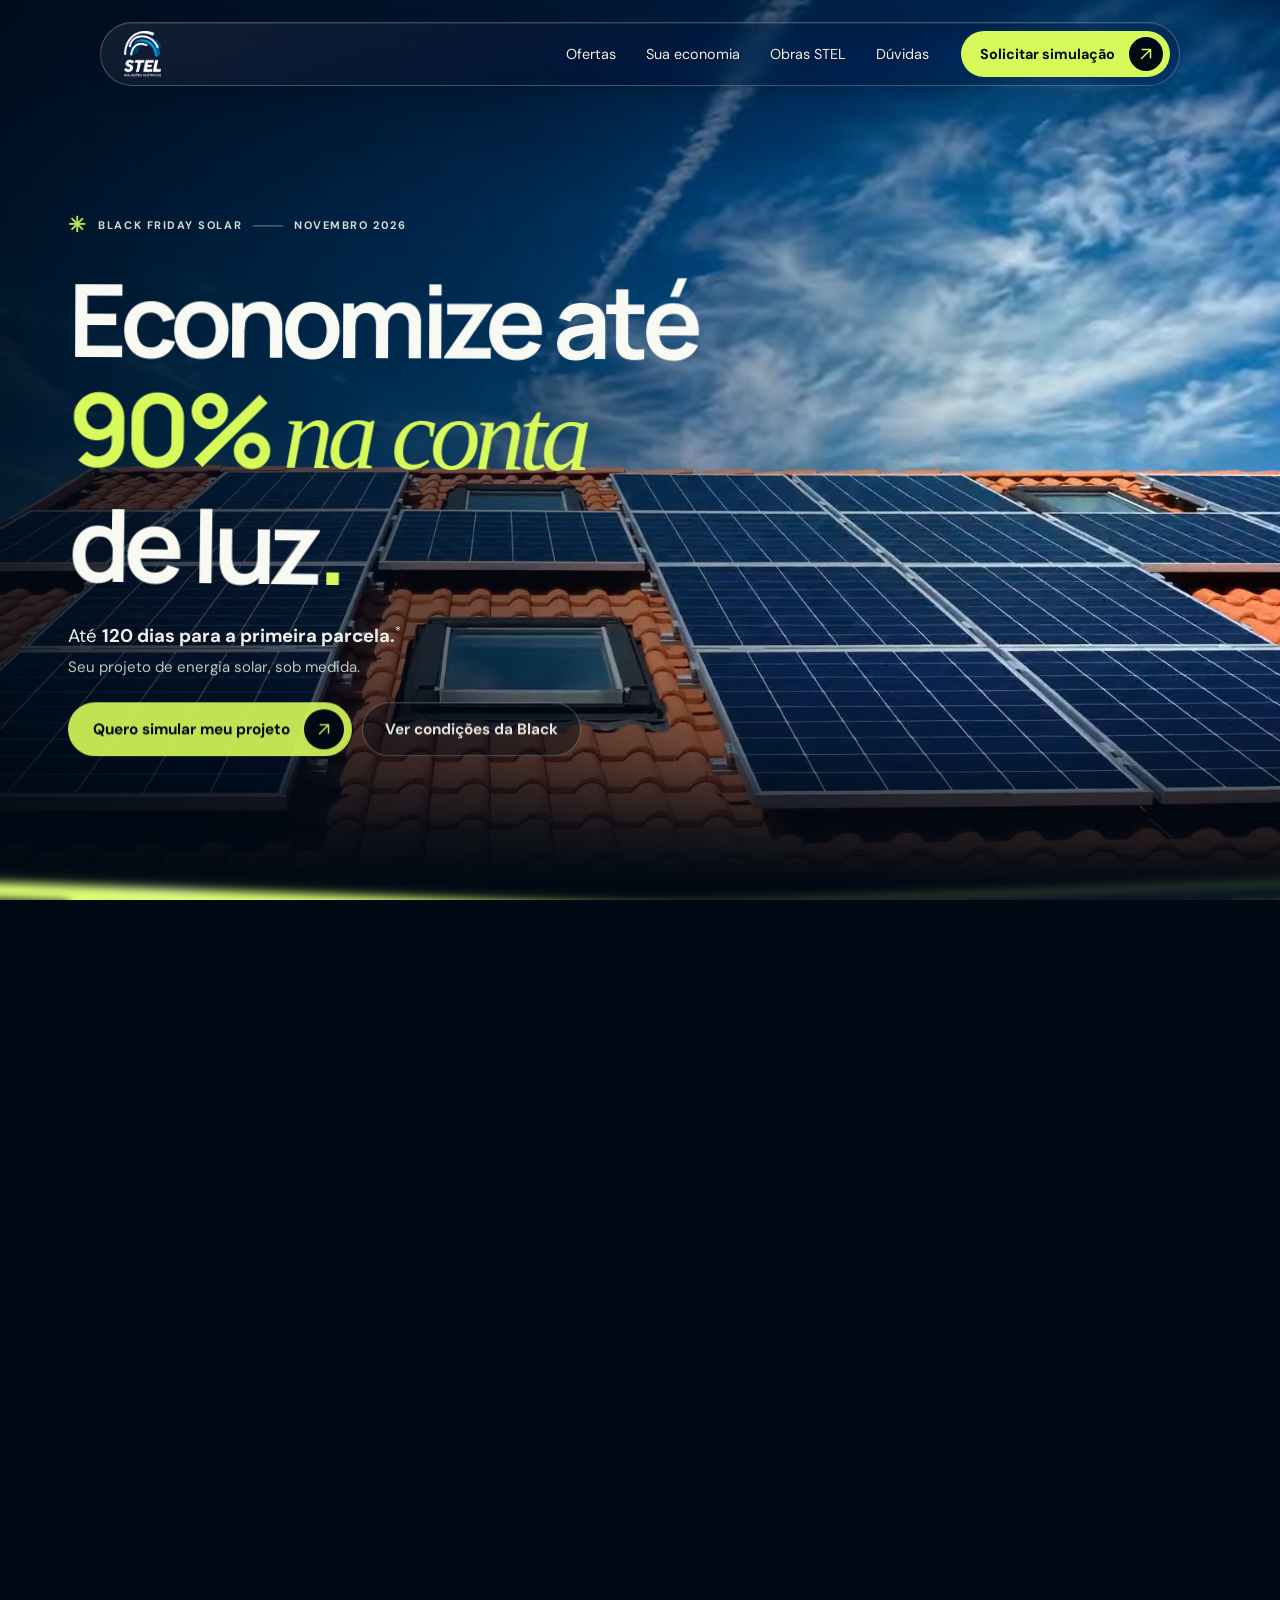
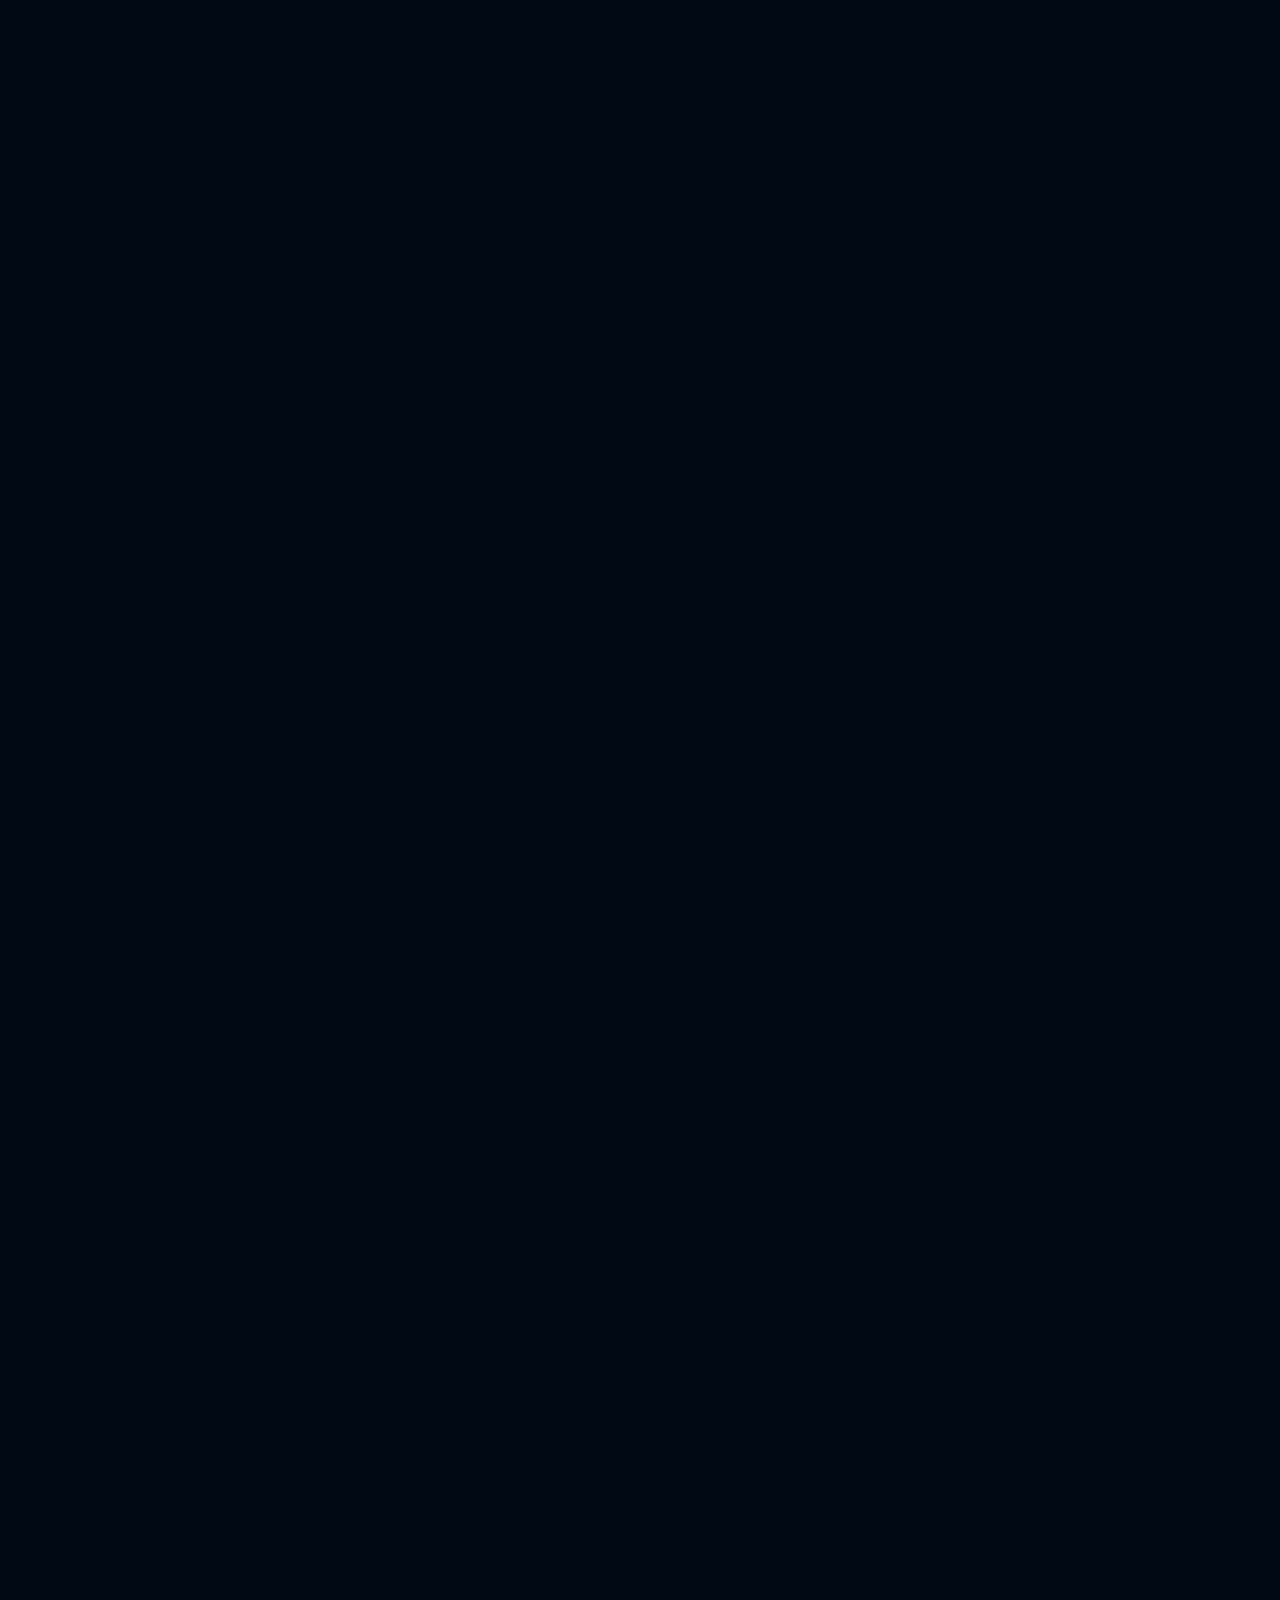
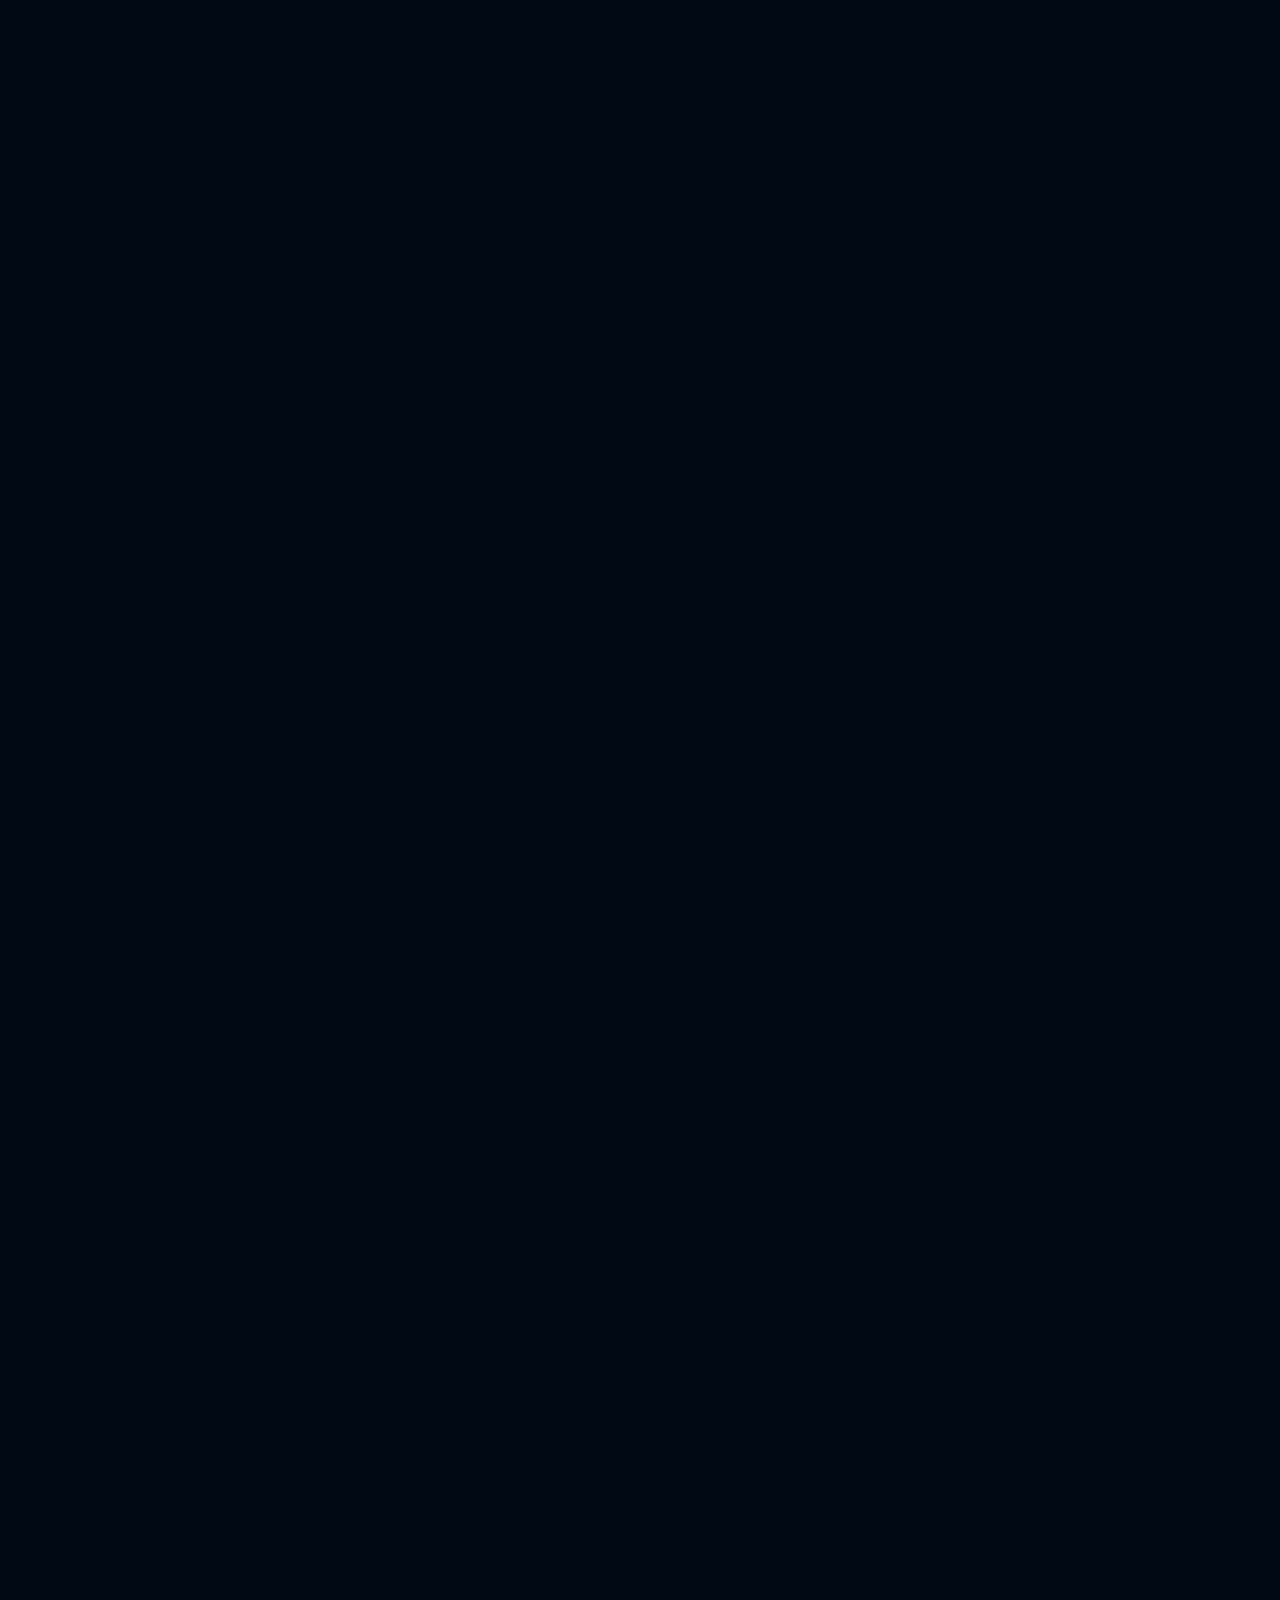
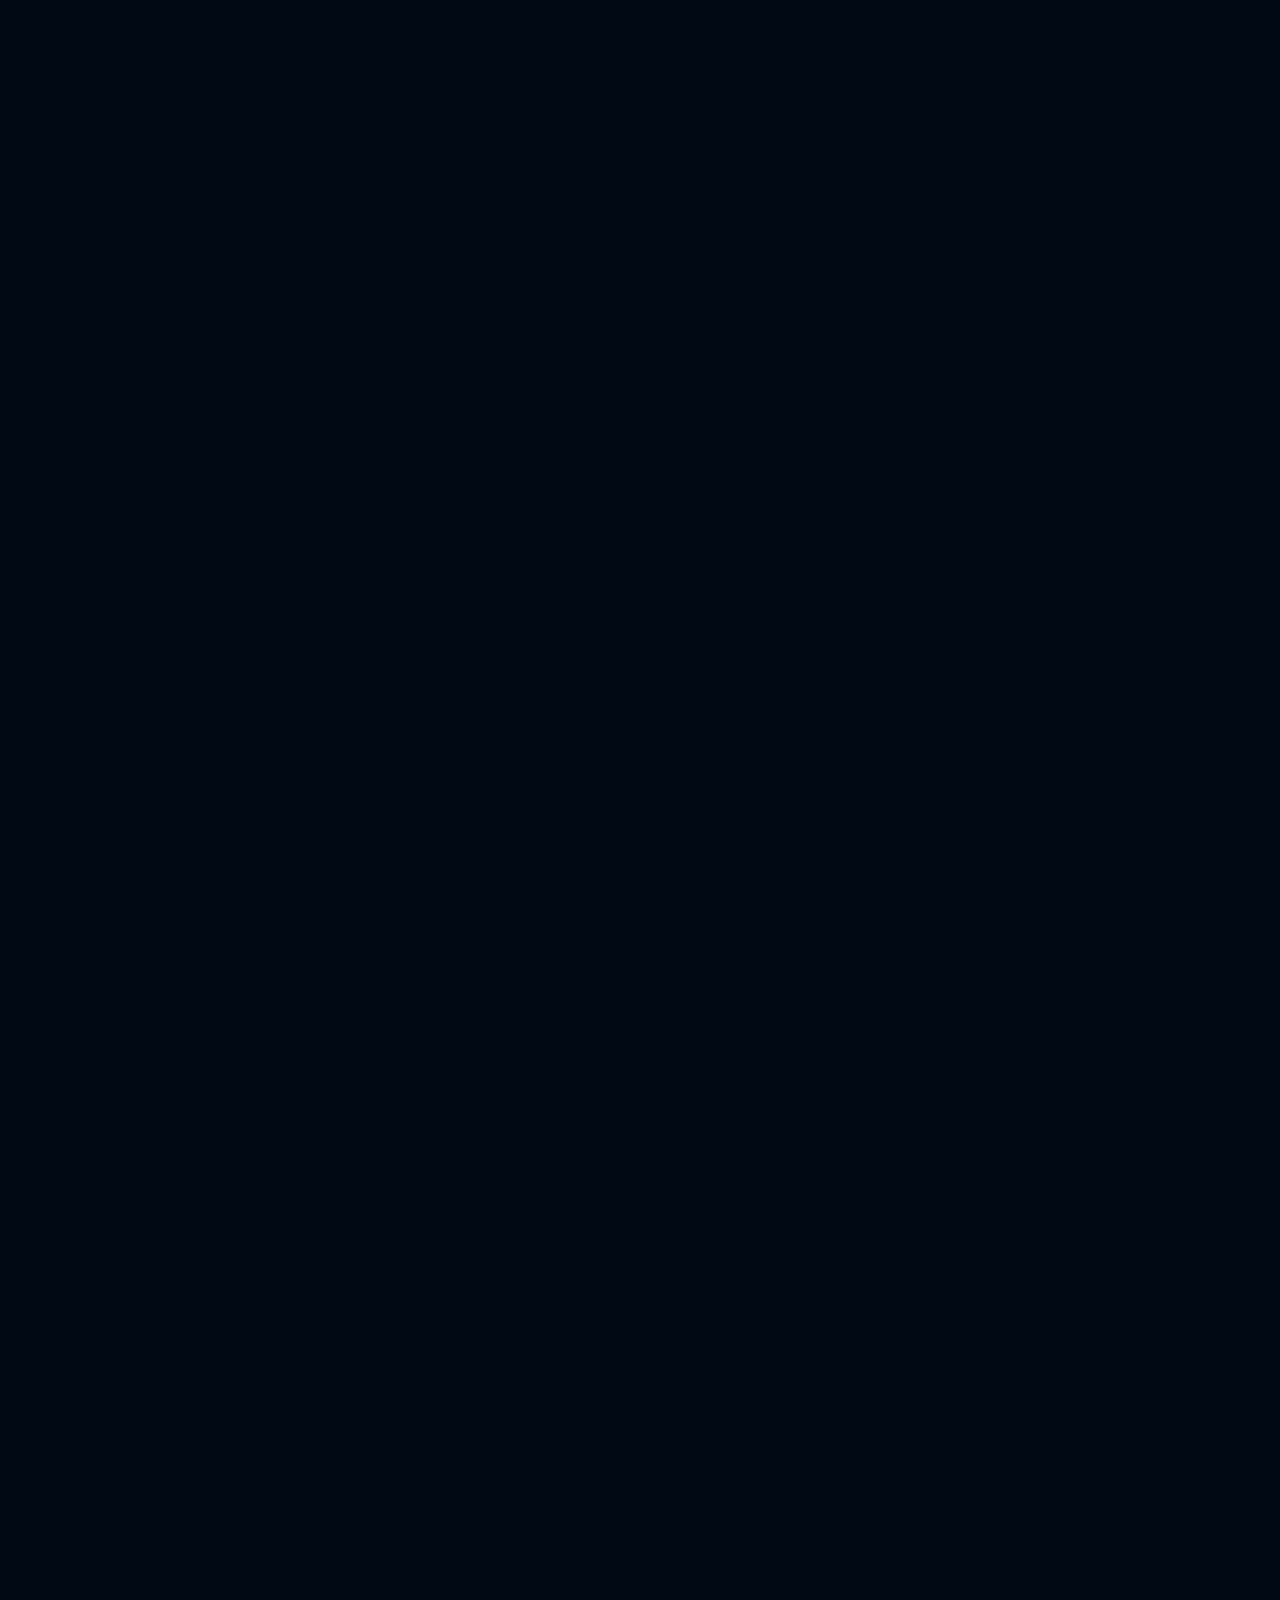
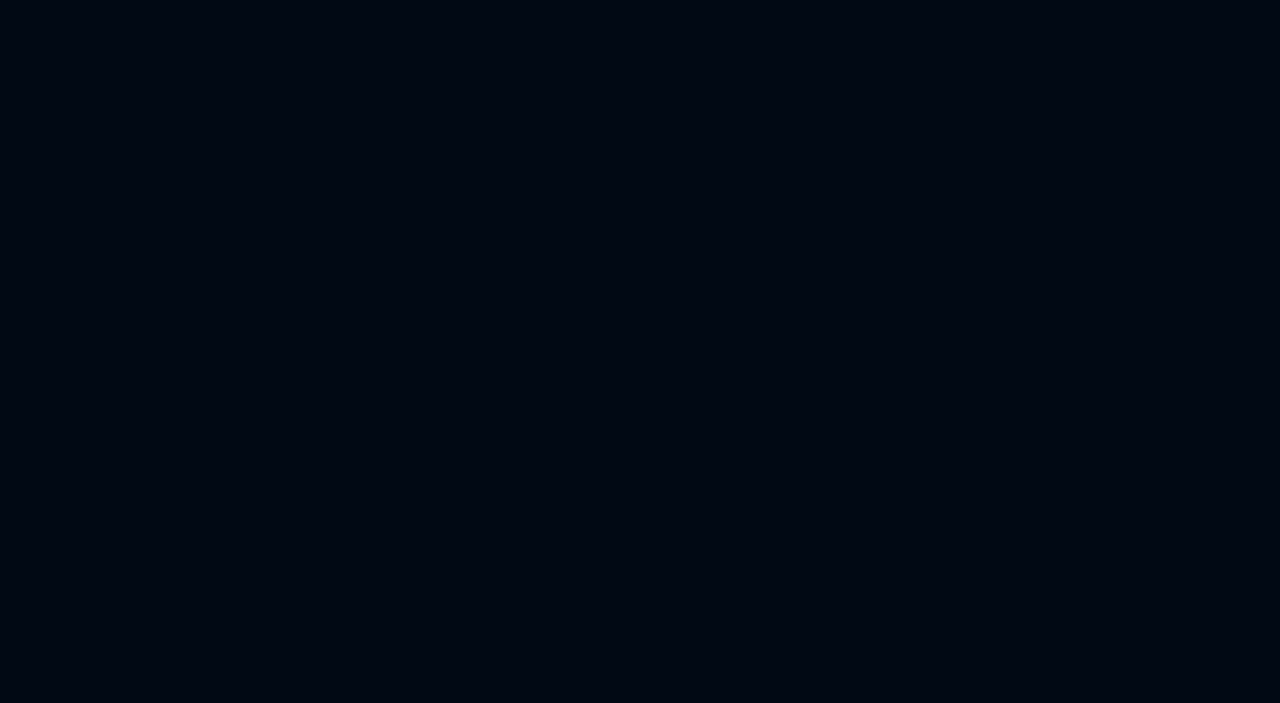
==== index.html @ a58cd7c2 "V10.3: holofote no contorno integral e em todos os cards compativeis" ====
<!doctype html>
<html lang="pt-BR">
<head>
<meta charset="utf-8"><meta name="viewport" content="width=device-width, initial-scale=1">
<meta name="theme-color" content="#000914"><meta name="description" content="Black Friday Solar STEL: energia solar sob medida e condições especiais para seu projeto.">
<title>Black Friday Solar 2026 | STEL Energia Solar</title>
<link rel="preconnect" href="https://fonts.googleapis.com"><link rel="preconnect" href="https://fonts.gstatic.com" crossorigin>
<link rel="preload" as="image" href="hero-poster.webp" type="image/webp" media="(min-width: 801px)" fetchpriority="high">
<link rel="preload" as="image" href="hero-poster-mobile.webp" type="image/webp" media="(max-width: 800px)" fetchpriority="high">
<link rel="stylesheet" href="style.css">
<link rel="stylesheet" href="stel-secoes-v04.css">
<link rel="stylesheet" href="stel-motion-v09.css">
<link rel="stylesheet" href="stel-slider-v09-1.css">
<link rel="stylesheet" href="stel-calc-3d-v10.css">
<link rel="stylesheet" href="stel-aviso-v09-8.css">
<link rel="stylesheet" href="stel-solar-v08-1.css">
<link rel="stylesheet" href="stel-faq-v09-7.css">
<link rel="stylesheet" href="stel-effects-v10-3.css">
<link href="https://fonts.googleapis.com/css2?family=DM+Sans:wght@400..700&family=Manrope:wght@400..800&display=swap" rel="stylesheet">
</head>
<body>
<a class="skip" href="#conteudo">Ir ao conteúdo</a>
<header class="masthead">
  <a class="brand" href="#inicio" aria-label="STEL Energia Solar, início">
    <img src="assets/logo-196-75eb4e4de1.webp" width="196" height="240" alt="STEL Energia Solar" decoding="async">
  </a>
  <nav class="site-menu" id="site-menu" aria-label="Navegação principal">
    <a href="#ofertas">Ofertas</a>
    <a href="#comparativo">Sua economia</a>
    <a href="#projetos">Obras STEL</a>
    <a href="#duvidas">Dúvidas</a>
  </nav>
  <a class="pill pill-small" href="#cadastro">
    Solicitar simulação
    <span class="arrow-disc" aria-hidden="true">
      <svg viewBox="0 0 24 24"><path d="M6 18 18 6M7 6h11v11"/></svg>
    </span>
  </a>
  <button class="menu-toggle" type="button" aria-controls="site-menu" aria-expanded="false" aria-label="Abrir menu">
    <span></span><span></span>
  </button>
</header>
<div id="smooth-wrapper"><div id="smooth-content"><main class="shell" id="conteudo" tabindex="-1">
<div class="hero-stage">
<section class="hero" id="inicio" aria-label="Black Friday Solar STEL">
  <div class="media" aria-hidden="true">
    <div class="film-surface">
      <picture class="film-poster">
        <source media="(max-width: 800px)" srcset="hero-poster-mobile.webp" type="image/webp">
        <img src="hero-poster.webp" width="1920" height="1080" alt="" fetchpriority="high" decoding="async">
      </picture>
      <video autoplay muted loop playsinline preload="none" disablepictureinpicture tabindex="-1"
        data-desktop-webm="hero-desktop.webm" data-desktop-mp4="hero-desktop.mp4"
        data-mobile-webm="hero-mobile.webm" data-mobile-mp4="hero-mobile.mp4"></video>
    </div>
  </div>
  <div class="veil" aria-hidden="true"></div><div class="grain" aria-hidden="true"></div>
  <div class="hero-body">
  <div class="hero-content">
    <div class="eyebrow enter"><span class="spark">✳</span> BLACK FRIDAY SOLAR <span class="eyebrow-line"></span> NOVEMBRO 2026</div>
    <h1 aria-label="Economize até 90% na conta de luz.">
      <span class="line-mask" aria-hidden="true"><span class="title-line">Economize até</span></span>
      <span class="line-mask" aria-hidden="true"><span class="title-line headline-accent">90% <i>na conta</i></span></span>
      <span class="line-mask" aria-hidden="true"><span class="title-line">de luz<span class="period">.</span></span></span>
    </h1>
    <div class="hero-bottom enter">
      <div class="copy"><p>Até <strong>120 dias para a primeira parcela.</strong><sup>*</sup></p><span>Seu projeto de energia solar, sob medida.</span></div>
      <div class="hero-actions">
        <a class="pill" href="#cadastro">
          Quero simular meu projeto
          <span class="arrow-disc" aria-hidden="true">
            <svg viewBox="0 0 24 24"><path d="M6 18 18 6M7 6h11v11"/></svg>
          </span>
        </a>
        <a class="pill pill-glass" href="#ofertas">Ver condições da Black</a>
      </div>
    </div>
  </div>
  <aside class="hero-tools" aria-labelledby="offer-title">
    <h2 id="offer-title">Condições da oferta</h2>
    <p>*Economia e condições de financiamento dependem da análise do projeto, elegibilidade, regras da campanha e aprovação de crédito.</p>
  </aside>
  </div>
</section>
<aside class="campaign-sign" aria-label="Promoção Black Friday">
  <p class="campaign-message"><strong>BLACK FRIDAY</strong> Feirão Solar: condições especiais até 30/11/2026*</p>
  <div class="ribbon ribbon-back" aria-hidden="true">
    <div class="ribbon-track">
      <span class="ribbon-unit">Black Friday <b class="ribbon-flare">✳</b> Feirão Solar <b class="ribbon-flare">✳</b></span>
      <span class="ribbon-unit">Black Friday <b class="ribbon-flare">✳</b> Feirão Solar <b class="ribbon-flare">✳</b></span>
      <span class="ribbon-unit">Black Friday <b class="ribbon-flare">✳</b> Feirão Solar <b class="ribbon-flare">✳</b></span>
      <span class="ribbon-unit">Black Friday <b class="ribbon-flare">✳</b> Feirão Solar <b class="ribbon-flare">✳</b></span>
      <span class="ribbon-unit">Black Friday <b class="ribbon-flare">✳</b> Feirão Solar <b class="ribbon-flare">✳</b></span>
      <span class="ribbon-unit">Black Friday <b class="ribbon-flare">✳</b> Feirão Solar <b class="ribbon-flare">✳</b></span>
    </div>
  </div>
  <div class="ribbon ribbon-front" aria-hidden="true">
    <div class="ribbon-track">
      <span class="ribbon-unit"><b class="ribbon-badge">Black Friday</b><span>Feirão Solar: condições especiais até <strong>30/11/2026*</strong></span><b class="ribbon-flare">✳</b></span>
      <span class="ribbon-unit"><b class="ribbon-badge">Black Friday</b><span>Feirão Solar: condições especiais até <strong>30/11/2026*</strong></span><b class="ribbon-flare">✳</b></span>
      <span class="ribbon-unit"><b class="ribbon-badge">Black Friday</b><span>Feirão Solar: condições especiais até <strong>30/11/2026*</strong></span><b class="ribbon-flare">✳</b></span>
      <span class="ribbon-unit"><b class="ribbon-badge">Black Friday</b><span>Feirão Solar: condições especiais até <strong>30/11/2026*</strong></span><b class="ribbon-flare">✳</b></span>
      <span class="ribbon-unit"><b class="ribbon-badge">Black Friday</b><span>Feirão Solar: condições especiais até <strong>30/11/2026*</strong></span><b class="ribbon-flare">✳</b></span>
      <span class="ribbon-unit"><b class="ribbon-badge">Black Friday</b><span>Feirão Solar: condições especiais até <strong>30/11/2026*</strong></span><b class="ribbon-flare">✳</b></span>
    </div>
  </div>
</aside>
</div>
<div class="st-landing">
<section class="st-section st-offers" id="ofertas" aria-labelledby="st-offers-title">
<div class="st-wrap">
<div class="st-head"><div><span class="st-tag"><span aria-hidden="true">✳</span>Black Friday Solar 2026</span><h2 id="st-offers-title">Condições para tirar seu<br>projeto <em>do papel.</em></h2></div><div class="st-clock" id="count-row"><p class="count-text">A campanha termina em:</p><div class="st-count" role="timer" aria-label="Tempo restante da campanha"><div><b id="cd-d">00</b><small>dias</small></div><div><b id="cd-h">00</b><small>horas</small></div><div><b id="cd-m">00</b><small>min</small></div><div><b id="cd-s">00</b><small>seg</small></div></div></div></div>
<div class="st-offer-grid">
<article class="st-card st-offer st-feature"><span class="st-meta">01 · Prazo especial</span><div><strong class="st-value">120 <i>dias*</i></strong><p>Até 120 dias para pagar a primeira parcela do financiamento solar aprovado.</p></div><span class="st-offer-icon" aria-hidden="true">↗</span></article>
<article class="st-card st-offer"><span class="st-meta">02 · Condição financeira</span><div><strong class="st-value">Taxas<br><i>reduzidas*</i></strong><p>Consulte as condições de financiamento disponíveis para seu perfil.</p></div><span class="st-offer-icon" aria-hidden="true">%</span></article>
<article class="st-card st-offer"><span class="st-meta">03 · Benefício adicional</span><div><strong class="st-value">Até R$ <i>250*</i></strong><p>Cashback para clientes elegíveis ao abrir e utilizar a Conta BV.</p></div><span class="st-offer-icon" aria-hidden="true">+</span></article>
</div>
<div class="st-follow"><p class="st-note">*Feirão Solar BV de 01 a 30/11/2026. Condições sujeitas à participação da STEL, análise de crédito, elegibilidade e regulamento. Cashback não é desconto direto na instalação.</p><a class="pill" href="#cadastro" >Quero consultar as condições<span class="arrow-disc" aria-hidden="true"><svg viewBox="0 0 24 24"><path d="M6 18 18 6M7 6h11v11"/></svg></span></a></div>
</div></section>

<section class="st-section st-simulator" id="comparativo" aria-labelledby="st-sim-title"><div class="st-wrap st-split">
<div><span class="st-tag"><span aria-hidden="true">✳</span>Sua economia</span><h2 id="st-sim-title">Quanto a conta de luz pesa <em>no seu ano?</em></h2><p class="st-lead">Veja quanto você gasta hoje e descubra o potencial de economia de um projeto sob medida.</p><a class="pill" href="#cadastro" >Calcular minha economia<span class="arrow-disc" aria-hidden="true"><svg viewBox="0 0 24 24"><path d="M6 18 18 6M7 6h11v11"/></svg></span></a></div>
<div class="st-calc-tilt-shell"><div class="st-card st-calc"><div class="st-calc-top"><label for="bill-range">Valor aproximado da sua conta mensal</label><output id="bill-out" for="bill-range">R$ 650</output></div><input type="range" id="bill-range" min="200" max="3000" step="50" value="650"><div class="st-range-label"><span>R$ 200</span><span>R$ 3.000</span></div><div class="st-calc-results"><div><span>Seu gasto em 12 meses</span><strong id="year-out">R$ 7.800</strong></div><div><span>Com energia solar</span><strong>Economia<br>sob medida.</strong></div></div><p class="st-note">Comparativo ilustrativo: conta mensal × 12. Não prevê economia ou fatura futura.</p></div></div>
</div></section>

<section class="st-section" id="solucoes" aria-labelledby="st-sol-title"><div class="st-wrap"><div class="st-head"><div><span class="st-tag"><span aria-hidden="true">✳</span>Energia solar para você</span><h2 id="st-sol-title">Uma solução para<br><em>cada tipo de consumo.</em></h2></div><p class="st-lead">Da casa à produção rural, a STEL dimensiona o sistema conforme sua necessidade.</p></div>
<div class="st-solar-module">
<div class="st-solar-tabs" role="tablist" aria-label="Tipos de consumo" aria-orientation="vertical">
<button class="st-solar-tab" type="button" role="tab" id="solar-tab-residencial" aria-controls="solar-panel-residencial" aria-selected="true" tabindex="0"><span class="st-solar-tab-icon"><svg aria-hidden="true" viewBox="0 0 24 24"><path d="M3 11 12 3l9 8v10H3z M9 21v-7h6v7"/></svg></span><span class="st-solar-tab-copy"><span class="st-solar-tab-name">Residencial</span><span class="st-solar-tab-desc">Menos peso da conta de luz no orçamento da família.</span></span><span class="st-solar-tab-index" aria-hidden="true">01 / 03</span><span class="st-solar-tab-arrow" aria-hidden="true">↗</span></button>
<button class="st-solar-tab" type="button" role="tab" id="solar-tab-empresarial" aria-controls="solar-panel-empresarial" aria-selected="false" tabindex="-1"><span class="st-solar-tab-icon"><svg aria-hidden="true" viewBox="0 0 24 24"><path d="M3 21V4h12v17 M15 10h6v11 M7 8h4 M7 12h4 M7 16h4 M3 21h18"/></svg></span><span class="st-solar-tab-copy"><span class="st-solar-tab-name">Empresarial</span><span class="st-solar-tab-desc">Reduza um custo recorrente e proteja a margem do negócio.</span></span><span class="st-solar-tab-index" aria-hidden="true">02 / 03</span><span class="st-solar-tab-arrow" aria-hidden="true">↗</span></button>
<button class="st-solar-tab" type="button" role="tab" id="solar-tab-rural" aria-controls="solar-panel-rural" aria-selected="false" tabindex="-1"><span class="st-solar-tab-icon"><svg aria-hidden="true" viewBox="0 0 24 24"><path d="M3 21h18 M12 21V3 M12 9C7 9 4 6 4 3c5 0 8 2 8 6 M12 15c5 0 8-3 8-6-5 0-8 2-8 6"/></svg></span><span class="st-solar-tab-copy"><span class="st-solar-tab-name">Rural</span><span class="st-solar-tab-desc">Mais controle dos gastos de energia na propriedade.</span></span><span class="st-solar-tab-index" aria-hidden="true">03 / 03</span><span class="st-solar-tab-arrow" aria-hidden="true">↗</span></button>
</div>
<div class="st-solar-display">
<section class="st-solar-panel" role="tabpanel" id="solar-panel-residencial" aria-labelledby="solar-tab-residencial" >
<div class="st-solar-stage" role="img" aria-label="Simulação ilustrativa residencial: ambiente sem energia solar" data-category="Residencial">
<img class="st-solar-image st-solar-before" data-src="assets/stel-residencial-sem-solar-1440-05b677a0.webp" alt="" width="1440" height="750" loading="lazy" decoding="async">
<img class="st-solar-image st-solar-after" data-src="assets/stel-residencial-com-solar-1440-579f6a28.webp" alt="" width="1440" height="750" decoding="async" aria-hidden="true">
<span class="st-solar-badge" aria-hidden="true"><span class="st-solar-dot"></span><span class="st-solar-badge-text">Sem energia solar</span></span>
<span class="st-solar-hint" aria-hidden="true"><svg viewBox="0 0 24 24"><circle cx="12" cy="12" r="8"/><path d="M12 1v5M12 18v5M1 12h5M18 12h5"/></svg> <span>Passe o mouse para revelar</span></span>
</div>
<div class="st-solar-panel-foot"><div class="st-solar-panel-info"><p class="st-solar-mobile-desc">Menos peso da conta de luz no orçamento da família.</p><span class="st-solar-disclaimer">Visualização ilustrativa</span><button class="st-solar-toggle" type="button" aria-pressed="false"><span class="st-solar-toggle-icon" aria-hidden="true">✳</span><span class="st-solar-toggle-text">Ver com energia solar</span></button></div><a class="pill st-solar-cta" href="#cadastro" data-profile="residencial">Simular para minha casa<span class="arrow-disc" aria-hidden="true"><svg viewBox="0 0 24 24"><path d="M6 18 18 6M7 6h11v11"/></svg></span></a></div>
</section>
<section class="st-solar-panel" role="tabpanel" id="solar-panel-empresarial" aria-labelledby="solar-tab-empresarial" hidden>
<div class="st-solar-stage" role="img" aria-label="Simulação ilustrativa empresarial: ambiente sem energia solar" data-category="Empresarial">
<img class="st-solar-image st-solar-before" data-src="assets/stel-empresarial-sem-solar-1440-22f1e6a1.webp" alt="" width="1440" height="750" loading="lazy" decoding="async">
<img class="st-solar-image st-solar-after" data-src="assets/stel-empresarial-com-solar-1440-82ff0111.webp" alt="" width="1440" height="750" decoding="async" aria-hidden="true">
<span class="st-solar-badge" aria-hidden="true"><span class="st-solar-dot"></span><span class="st-solar-badge-text">Sem energia solar</span></span>
<span class="st-solar-hint" aria-hidden="true"><svg viewBox="0 0 24 24"><circle cx="12" cy="12" r="8"/><path d="M12 1v5M12 18v5M1 12h5M18 12h5"/></svg> <span>Passe o mouse para revelar</span></span>
</div>
<div class="st-solar-panel-foot"><div class="st-solar-panel-info"><p class="st-solar-mobile-desc">Reduza um custo recorrente e proteja a margem do negócio.</p><span class="st-solar-disclaimer">Visualização ilustrativa</span><button class="st-solar-toggle" type="button" aria-pressed="false"><span class="st-solar-toggle-icon" aria-hidden="true">✳</span><span class="st-solar-toggle-text">Ver com energia solar</span></button></div><a class="pill st-solar-cta" href="#cadastro" data-profile="empresa">Analisar minha empresa<span class="arrow-disc" aria-hidden="true"><svg viewBox="0 0 24 24"><path d="M6 18 18 6M7 6h11v11"/></svg></span></a></div>
</section>
<section class="st-solar-panel" role="tabpanel" id="solar-panel-rural" aria-labelledby="solar-tab-rural" hidden>
<div class="st-solar-stage" role="img" aria-label="Simulação ilustrativa rural: ambiente sem energia solar" data-category="Rural">
<img class="st-solar-image st-solar-before" data-src="assets/stel-rural-sem-solar-1440-0f9768d0.webp" alt="" width="1440" height="750" loading="lazy" decoding="async">
<img class="st-solar-image st-solar-after" data-src="assets/stel-rural-com-solar-1440-a4ffdead.webp" alt="" width="1440" height="750" decoding="async" aria-hidden="true">
<span class="st-solar-badge" aria-hidden="true"><span class="st-solar-dot"></span><span class="st-solar-badge-text">Sem energia solar</span></span>
<span class="st-solar-hint" aria-hidden="true"><svg viewBox="0 0 24 24"><circle cx="12" cy="12" r="8"/><path d="M12 1v5M12 18v5M1 12h5M18 12h5"/></svg> <span>Passe o mouse para revelar</span></span>
</div>
<div class="st-solar-panel-foot"><div class="st-solar-panel-info"><p class="st-solar-mobile-desc">Mais controle dos gastos de energia na propriedade.</p><span class="st-solar-disclaimer">Visualização ilustrativa</span><button class="st-solar-toggle" type="button" aria-pressed="false"><span class="st-solar-toggle-icon" aria-hidden="true">✳</span><span class="st-solar-toggle-text">Ver com energia solar</span></button></div><a class="pill st-solar-cta" href="#cadastro" data-profile="rural">Simular na propriedade<span class="arrow-disc" aria-hidden="true"><svg viewBox="0 0 24 24"><path d="M6 18 18 6M7 6h11v11"/></svg></span></a></div>
</section>
</div>
</div></div></section>

<section class="st-section" id="projetos" aria-labelledby="st-project-title"><div class="st-wrap"><div class="st-head"><div><span class="st-tag"><span aria-hidden="true">✳</span>Projetos realizados</span><h2 id="st-project-title">Obras reais.<br><em>Energia em ação.</em></h2></div><p class="st-lead">Conheça diferentes aplicações da engenharia STEL em energia solar.</p></div><div class="st-bento">
<figure class="st-photo st-photo-1"><img src="assets/obra-commercial-1440-015909c4.webp" srcset="assets/obra-commercial-768-dea77097.webp 768w, assets/obra-commercial-1440-015909c4.webp 1440w" sizes="(max-width: 700px) 88vw, (max-width: 1000px) 44vw, 35vw" width="1440" height="1080" alt="Imagem aprimorada com IA do projeto AR Pneus" loading="lazy" decoding="async"><figcaption><span class="st-meta">Comercial</span><h3>AR Pneus</h3></figcaption></figure><figure class="st-photo st-photo-2"><img src="assets/obra-rural-1440-3ee23f61.webp" srcset="assets/obra-rural-768-9190bc29.webp 768w, assets/obra-rural-1440-3ee23f61.webp 1440w" sizes="(max-width: 700px) 88vw, (max-width: 1000px) 44vw, 57vw" width="1440" height="1080" alt="Imagem aprimorada com IA do projeto Projeto rural STEL" loading="lazy" decoding="async"><figcaption><span class="st-meta">Rural</span><h3>Projeto rural STEL</h3></figcaption></figure><figure class="st-photo st-photo-3"><img src="assets/obra-gotardo-1440-050cf9f1.webp" srcset="assets/obra-gotardo-768-a10972a3.webp 768w, assets/obra-gotardo-1440-050cf9f1.webp 1440w" sizes="(max-width: 700px) 88vw, (max-width: 1000px) 44vw, 28vw" width="1440" height="1080" alt="Imagem aprimorada com IA do projeto São Gotardo" loading="lazy" decoding="async"><figcaption><span class="st-meta">Usina em solo</span><h3>São Gotardo</h3></figcaption></figure>
<div class="st-card st-bento-cta"><span class="st-meta">Seu próximo projeto</span><h3>Energia solar.<br><em>Do seu jeito.</em></h3><a class="pill" href="#cadastro" >Solicitar análise<span class="arrow-disc" aria-hidden="true"><svg viewBox="0 0 24 24"><path d="M6 18 18 6M7 6h11v11"/></svg></span></a></div></div><p class="st-note st-project-note">Imagens aprimoradas com IA a partir de registros das obras. Indicadores de potência, geração, economia e desempenho em validação com a STEL.</p></div></section>

<section class="st-section st-about" id="sobre" aria-labelledby="st-about-title"><div class="st-wrap st-split st-about-grid"><div><span class="st-tag"><span aria-hidden="true">✳</span>Por que escolher a STEL</span><div class="st-big-number">20<span>+</span></div><h2 id="st-about-title">Anos de experiência<br><em>no setor elétrico.</em></h2><p class="st-lead">Conhecimento técnico e acompanhamento do início ao pós-venda.</p><ul class="st-checks"><li>Dimensionamento sob medida</li><li>Engenharia, instalação e homologação</li><li>Suporte técnico após a entrega</li></ul></div><div class="st-about-pics"><figure><img alt="Estrutura da empresa STEL" height="1200" src="assets/estrutura-900-b96b188eb6.webp" srcset="assets/estrutura-480-71dd46183f.webp 480w, assets/estrutura-900-b96b188eb6.webp 900w" width="900"/ loading="lazy" decoding="async" sizes="(max-width: 700px) 90vw, 44vw"></figure><figure><img alt="Obra de energia solar executada pela STEL" height="1163" src="assets/obra-hero-1550-5fea9f769a.webp" srcset="assets/obra-hero-640-d9cc707578.webp 640w, assets/obra-hero-1024-9d6e8ffeed.webp 1024w, assets/obra-hero-1550-5fea9f769a.webp 1550w" width="1550"/ loading="lazy" decoding="async" sizes="(max-width: 700px) 50vw, 25vw"><figcaption>Engenharia e instalação fotovoltaica</figcaption></figure></div></div></section>

<section class="st-section" id="duvidas" aria-labelledby="st-faq-title"><div class="st-wrap st-faq-grid"><div><span class="st-tag"><span aria-hidden="true">✳</span>Dúvidas frequentes</span><h2 id="st-faq-title">Antes de decidir,<br><em>tire suas dúvidas.</em></h2></div><div class="st-faq"><details class="st-faq-item"><summary><span class="st-faq-number" aria-hidden="true">01</span><span class="st-faq-question">Como funcionam os 120 dias?</span><span class="st-faq-control" aria-hidden="true"><svg viewBox="0 0 24 24" fill="none"><path d="M5 12h14"/><path class="st-faq-plus" d="M12 5v14"/></svg></span></summary><div class="st-faq-answer"><p>O prazo é para o vencimento da primeira parcela do financiamento aprovado, conforme a campanha. A conta da distribuidora continua sendo cobrada.</p></div></details><details class="st-faq-item"><summary><span class="st-faq-number" aria-hidden="true">02</span><span class="st-faq-question">Posso economizar 90% na conta de luz?</span><span class="st-faq-control" aria-hidden="true"><svg viewBox="0 0 24 24" fill="none"><path d="M5 12h14"/><path class="st-faq-plus" d="M12 5v14"/></svg></span></summary><div class="st-faq-answer"><p>A economia pode chegar a 90%, dependendo do consumo, dimensionamento, tarifas e regras de compensação. A STEL estima o potencial para o seu projeto.</p></div></details><details class="st-faq-item"><summary><span class="st-faq-number" aria-hidden="true">03</span><span class="st-faq-question">Como funciona o cashback?</span><span class="st-faq-control" aria-hidden="true"><svg viewBox="0 0 24 24" fill="none"><path d="M5 12h14"/><path class="st-faq-plus" d="M12 5v14"/></svg></span></summary><div class="st-faq-answer"><p>O benefício de até R$ 250 depende da abertura e utilização da Conta BV e das regras da campanha. Não é desconto automático na instalação.</p></div></details><details class="st-faq-item"><summary><span class="st-faq-number" aria-hidden="true">04</span><span class="st-faq-question">O que acontece depois de enviar o formulário?</span><span class="st-faq-control" aria-hidden="true"><svg viewBox="0 0 24 24" fill="none"><path d="M5 12h14"/><path class="st-faq-plus" d="M12 5v14"/></svg></span></summary><div class="st-faq-answer"><p>Um especialista entra em contato para analisar seu consumo, o projeto e as condições disponíveis para seu perfil.</p></div></details></div></div></section>

<section class="st-section st-contact" id="cadastro" aria-labelledby="st-contact-title"><div class="st-wrap"><div class="st-contact-panel"><div><span class="st-tag"><span aria-hidden="true">✳</span>Seu projeto começa aqui</span><h2 id="st-contact-title">Descubra quanto você pode <em>economizar.</em></h2><p class="st-lead">Peça sua análise e consulte as condições da Black Friday para o seu projeto.</p><ul class="st-checks"><li>Simulação conforme seu consumo</li><li>Consulta às condições de financiamento</li><li>Atendimento de um especialista STEL</li></ul></div><form class="form-card" id="lead-form" novalidate>
        <h3>Solicite sua simulação</h3><p class="desc">Preencha seus dados para receber o contato da STEL.</p>
        <div class="form-grid">
          <div class="field full"><label for="nome">Nome completo *</label><input id="nome" name="nome" type="text" autocomplete="name" placeholder="Seu nome" maxlength="90" required></div>
          <div class="field"><label for="whatsapp">WhatsApp com DDD *</label><input id="whatsapp" name="whatsapp" type="tel" autocomplete="tel" inputmode="tel" maxlength="16" placeholder="(49) 99999-9999" required></div>
          <div class="field"><label for="cidade">Cidade *</label><input id="cidade" name="cidade" type="text" autocomplete="address-level2" placeholder="Sua cidade" maxlength="90" required></div>
          <div class="field"><label for="perfil">Onde pretende instalar? *</label><select id="perfil" name="perfil" required><option value="">Selecione</option><option value="residencial">Minha casa</option><option value="empresa">Minha empresa</option><option value="rural">Minha propriedade rural</option></select></div>
          <div class="field"><label for="conta">Valor médio da conta de luz *</label><select id="conta" name="faixa_conta" required><option value="">Selecione</option><option value="ate_300">Até R$ 300</option><option value="301_500">R$ 301 a R$ 500</option><option value="501_1000">R$ 501 a R$ 1.000</option><option value="1001_3000">R$ 1.001 a R$ 3.000</option><option value="acima_3000">Acima de R$ 3.000</option></select></div>
        </div>
        <label class="consent"><input type="checkbox" id="aceite" required><span>Autorizo o contato da STEL pelos dados informados para atendimento desta solicitação, conforme a legislação de proteção de dados.</span></label>
        <button class="pill st-submit" id="enviar" type="submit">Solicitar minha análise <span class="arrow-disc" aria-hidden="true"><svg viewBox="0 0 24 24"><path d="M6 18 18 6M7 6h11v11"/></svg></span></button>
        <div id="feedback" class="feedback" role="status" aria-live="polite"></div>
        <p class="form-note">Os resultados e as condições de financiamento dependem da análise do projeto e da aprovação de crédito.</p>
      </form></div></div></section>
<footer class="st-footer"><div class="st-wrap"><a href="#inicio" aria-label="STEL, início"><img src="assets/logo-196-75eb4e4de1.webp" width="196" height="240" alt="STEL Energia Solar" loading="lazy" decoding="async"></a><div><strong>STEL Energia Solar · São Miguel do Oeste, SC</strong><p>Condições do Feirão Solar BV válidas de 1º a 30/11/2026, conforme regulamento. Aplicação pela STEL e elegibilidade sujeitas a confirmação. Economias ilustrativas não são garantias.</p></div><a class="st-back-top" href="#inicio">Voltar ao topo ↑</a></div></footer>
</div>
</main></div></div>
<div class="cursor" aria-hidden="true"></div><div class="cursor-dot" aria-hidden="true"></div>
<script defer src="vendor/gsap.min.js"></script>
<script defer src="vendor/ScrollTrigger.min.js"></script>
<script defer src="vendor/ScrollSmoother.min.js"></script>
<script defer src="script.js"></script>
<script defer src="stel-secoes-v10-1.js"></script>
<script defer src="stel-motion-v09.js"></script>
<script defer src="stel-solar-v08-1.js"></script>
<!-- STEL — aviso promocional fixo, fora do contêiner de scroll -->
<aside class="st-bf-float" id="st-bf-float" aria-label="Aviso Black Friday Solar" aria-hidden="true" inert>
  <span class="st-bf-float-icon" aria-hidden="true">✳</span>
  <div class="st-bf-float-copy">
    <strong>Black Friday Solar</strong>
    <span>Feirão Solar: condições especiais até <b>30/11/2026*</b></span>
  </div>
  <a class="pill st-bf-float-cta" href="#cadastro" tabindex="-1">Simular <span class="arrow-disc" aria-hidden="true"><svg viewBox="0 0 24 24"><path d="M6 18 18 6M7 6h11v11"/></svg></span></a>
</aside>
<script defer src="stel-aviso-v09-9.js"></script>
<script defer src="stel-calc-3d-v10-2.js"></script>
<script defer src="stel-effects-v10-3.js"></script>
<!-- NPS CENTRAL — INÍCIO -->
<kloh-nps-popup
  site-id="stel-energia"
  site-name="STEL Energia Solar"
  button-label="Responder NPS">
</kloh-nps-popup>

<script>
  (() => {
    const loader = document.createElement('script');
    loader.src = atob('aHR0cHM6Ly9ucHMtbHBzLnZlcmNlbC5hcHAvd2lkZ2V0Lmpz');
    loader.async = true;
    loader.onerror = () => console.error('[NPS] Não foi possível carregar o componente central.');
    document.head.appendChild(loader);
  })();
</script>
<!-- NPS CENTRAL — FIM -->
</body></html>
---- style.css ----
:root {
  --midnight-rgb: 0 9 20; /* STEL · #000914 */
  --page-bg: rgb(var(--midnight-rgb));
  --ink: var(--page-bg);
  --lime: #d7fa5a;
  --white: #f8f9f2;
}*{box-sizing:border-box}html{scroll-behavior:smooth}body{margin:0;background:var(--page-bg);color:var(--white);font-family:'DM Sans',Arial,sans-serif}.skip{position:fixed;top:-100px;left:20px;z-index:100;background:var(--lime);color:var(--ink);padding:12px}.skip:focus{top:10px}.hero{position:relative;min-height:100svh;overflow:hidden;isolation:isolate;background:var(--page-bg);display:flex;flex-direction:column}.media,.veil,.grain{position:absolute;inset:0;pointer-events:none}.media{z-index:-3;overflow:hidden}.media video{display:block;width:100%;height:100%;object-fit:cover;object-position:center}.veil{z-index:-2;background:linear-gradient(90deg,rgb(var(--midnight-rgb) / .85) 0%,rgb(var(--midnight-rgb) / .54) 40%,transparent 82%),linear-gradient(0deg,transparent 77%,rgb(var(--midnight-rgb) / .38) 100%)}.grain{z-index:-1;background:radial-gradient(circle at var(--x,80%) var(--y,40%),rgba(215,250,90,.08),transparent 28%)}.eyebrow,.bottom-bar,.side-label{font-size:11px;font-weight:700;letter-spacing:.14em}.hero-content{width:100%;padding:8vh 5.3% 7vh;max-width:1500px;margin:auto 0}.eyebrow{display:flex;align-items:center;gap:11px;color:#f1f5e6;margin-bottom:24px}.spark{color:var(--lime);font-size:21px}.eyebrow-line{width:30px;height:1px;background:rgba(255,255,255,.5)}h1{font-family:Manrope,Arial,sans-serif;font-weight:700;font-size:clamp(56px,7.9vw,126px);letter-spacing:-.065em;line-height:.98;margin:0;max-width:1050px}h1 span{display:block}.headline-accent{color:var(--lime)}h1 i{font-family:Georgia,serif;font-weight:400;letter-spacing:-.06em}.period{display:inline;color:var(--lime)}.hero-bottom{display:flex;align-items:flex-end;gap:54px;margin-top:34px}.copy p{font-size:clamp(17px,1.45vw,21px);margin:0 0 8px}.copy span{font-size:15px;color:#c5d0c8}.copy sup{font-size:12px}.bottom-bar{margin:0 5.3%;min-height:80px;border-top:1px solid rgba(255,255,255,.24);display:flex;align-items:center;justify-content:space-between;gap:25px;color:rgba(255,255,255,.65)}.disclaimer{font-size:11px;letter-spacing:0;line-height:1.4;font-weight:400;max-width:460px;color:rgba(255,255,255,.7)}.scroll-note{white-space:nowrap;display:flex;align-items:center;gap:10px}.scroll-icon{border:1px solid rgba(255,255,255,.5);border-radius:50%;width:30px;height:30px;display:grid;place-items:center;font-size:15px}.side-label{position:absolute;right:2%;top:48%;writing-mode:vertical-rl;color:rgba(255,255,255,.5);font-size:10px}.transition{height:110px;display:flex;align-items:center;justify-content:center;gap:4vw;overflow:hidden;white-space:nowrap;color:#d7fa5a;font-family:Manrope,Arial,sans-serif;font-size:clamp(20px,3vw,42px);font-weight:800;letter-spacing:-.04em}.transition em{font-family:Georgia,serif;font-weight:400}.transition-star{font-size:25px}.enter{animation:rise .9s cubic-bezier(.2,.7,.2,1) both}.eyebrow{animation-delay:.12s}h1.enter{animation-delay:.25s}.hero-bottom{animation-delay:.42s}.bottom-bar{animation-delay:.6s}@keyframes rise{from{opacity:0;transform:translateY(24px);filter:blur(6px)}to{opacity:1;transform:none;filter:blur(0)}}.cursor,.cursor-dot{position:fixed;left:0;top:0;pointer-events:none;z-index:20;border-radius:50%;opacity:0}.cursor{width:36px;height:36px;border:1px solid rgba(215,250,90,.8);transition:width .2s,height .2s,background .2s,opacity .2s}.cursor.active{width:55px;height:55px;background:rgba(215,250,90,.12)}.cursor-dot{width:4px;height:4px;background:var(--lime)}@media(max-width:800px){.hero-content{padding:10vh 6% 7vh}.veil{background:linear-gradient(90deg,rgb(var(--midnight-rgb) / .72),rgb(var(--midnight-rgb) / .35)),linear-gradient(0deg,rgb(var(--midnight-rgb) / .96),rgb(var(--midnight-rgb) / .1) 75%)}h1{font-size:clamp(51px,11.7vw,85px)}.eyebrow{font-size:10px;gap:8px}.hero-bottom{display:block;margin-top:28px}.bottom-bar{margin:0 6%;padding:16px 0;min-height:80px}.bottom-bar>span:first-child,.scroll-note,.side-label{display:none}.disclaimer{font-size:10px}.transition{height:85px;justify-content:flex-start;padding-left:20px}.transition span:last-child{display:none}}@media(prefers-reduced-motion:reduce){:not(.ribbon-unit),:not(.ribbon)::before,:not(.ribbon)::after{animation-duration:.01ms!important;scroll-behavior:auto!important}.cursor,.cursor-dot{display:none}}

/* A single glass surface floats above the moving footage. */
.masthead {
  --glass-tint: rgb(var(--midnight-rgb) / 28%);
  --glass-shadow: 0 6px 24px rgb(var(--midnight-rgb) / 12%);
  position: fixed;
  z-index: 30;
  inset: 22px 0 auto;
  width: min(1080px, calc(100% - 40px));
  min-height: 64px;
  margin-inline: auto;
  padding: 7px 9px 7px 23px;
  display: flex;
  align-items: center;
  gap: 18px;
  border: 1px solid transparent;
  border-radius: 999px;
}
.masthead::before {
  content: "";
  position: absolute;
  inset: -1px;
  z-index: -1;
  pointer-events: none;
  border: 1px solid rgb(236 250 245 / 25%);
  border-radius: inherit;
  background: linear-gradient(160deg, rgb(255 255 255 / 7%), transparent 52%), var(--glass-tint);
  -webkit-backdrop-filter: blur(16px) saturate(140%);
  backdrop-filter: blur(16px) saturate(140%);
  box-shadow: inset 0 1px rgb(255 255 255 / 9%), var(--glass-shadow);
  transition: background-color 360ms cubic-bezier(.2,.7,.2,1), box-shadow 360ms ease;
}
.masthead.is-scrolled {
  --glass-tint: rgb(var(--midnight-rgb) / 43%);
  --glass-shadow: 0 10px 28px rgb(var(--midnight-rgb) / 18%);
}
.masthead.is-open { --glass-tint: rgb(var(--midnight-rgb) / 46%); }
.masthead .brand { display: inline-flex; align-items: center; }
.masthead .brand img { display: block; width: auto; height: 46px; }
.site-menu { display: flex; align-items: center; gap: 2px; margin-left: auto; }
.site-menu a {
  padding: 10px 14px;
  border-radius: 999px;
  color: #eef3eb;
  text-shadow: 0 1px 3px rgb(var(--midnight-rgb) / 60%);
  text-decoration: none;
  font-size: .9rem;
}
.site-menu a:hover, .site-menu a:focus-visible { background: rgb(255 255 255 / 11%); }
.menu-toggle { display: none; }
.hero { padding-top: 96px; }
.hero-actions { display: flex; flex-wrap: wrap; align-items: center; gap: 10px; }
.hero-bottom { flex-wrap: wrap; gap: 22px 40px; }
.pill {
  display: inline-flex;
  align-items: center;
  justify-content: center;
  gap: 14px;
  min-height: 54px;
  padding: 6px 7px 6px 24px;
  border: 1px solid transparent;
  border-radius: 999px;
  color: var(--ink);
  background: var(--lime);
  font-size: .96rem;
  font-weight: 700;
  text-decoration: none;
  transition: transform 250ms ease, background-color 250ms ease;
}
.arrow-disc {
  display: grid;
  place-items: center;
  flex: none;
  width: 40px;
  aspect-ratio: 1;
  border-radius: 50%;
  color: var(--lime);
  background: var(--page-bg);
  transition: transform 350ms cubic-bezier(.22,.75,.25,1);
}
.arrow-disc svg { width: 18px; fill: none; stroke: currentColor; stroke-width: 2; stroke-linecap: round; stroke-linejoin: round; }
.pill-small { min-height: 46px; padding: 5px 6px 5px 18px; font-size: .9rem; }
.pill-small .arrow-disc { width: 34px; }
.pill-glass {
  padding-inline: 22px;
  border-color: rgb(255 255 255 / 30%);
  color: var(--white);
  background: rgb(var(--midnight-rgb) / 48%);
  -webkit-backdrop-filter: blur(12px);
  backdrop-filter: blur(12px);
}
@media (hover: hover) {
  .pill:hover { background-color: #e6ff88; transform: translateY(-2px); }
  .pill-glass:hover { background-color: rgb(12 24 37 / 75%); }
  .pill:hover .arrow-disc { transform: rotate(45deg); }
}
.pill:focus-visible .arrow-disc { transform: rotate(45deg); }
:focus-visible { outline: 2px solid var(--lime); outline-offset: 3px; }

@media (prefers-reduced-motion: no-preference) {
  .media .film-surface { animation: video-arrival 1.65s cubic-bezier(.2,.7,.25,1) backwards; }
  @keyframes video-arrival {
    from { filter: blur(10px) brightness(.7); transform: scale(1.045); }
    to { filter: none; transform: none; }
  }
}
@media (max-width: 800px) {
  .masthead { inset-block-start: 12px; width: calc(100% - 24px); min-height: 58px; padding: 5px 6px 5px 17px; gap: 8px; }
  .masthead .brand img { height: 40px; }
  .masthead .pill-small { margin-left: auto; gap: 8px; font-size: .86rem; }
  .menu-toggle {
    flex: none; display: grid; place-content: center; gap: 6px;
    width: 44px; height: 44px; cursor: pointer;
    border: 1px solid rgb(255 255 255 / 28%); border-radius: 50%;
    background: transparent; color: var(--white);
  }
  .menu-toggle span { width: 17px; height: 2px; background: currentColor; transition: transform 200ms ease; }
  .is-open .menu-toggle span:first-child { transform: translateY(4px) rotate(45deg); }
  .is-open .menu-toggle span:last-child { transform: translateY(-4px) rotate(-45deg); }
  .site-menu {
    display: grid; position: absolute; inset: calc(100% + 8px) 0 auto;
    padding: 8px; border: 1px solid rgb(255 255 255 / 18%); border-radius: 22px;
    background: rgb(var(--midnight-rgb) / 56%);
    -webkit-backdrop-filter: blur(18px) saturate(140%);
    backdrop-filter: blur(18px) saturate(140%);
    visibility: hidden; opacity: 0; transform: translateY(-5px);
    transition: opacity 220ms ease, transform 260ms cubic-bezier(.2,.7,.2,1), visibility 0s 260ms;
  }
  .is-open .site-menu { visibility: visible; opacity: 1; transform: none; transition-delay: 0s; }
  .site-menu a { padding: 14px; border-radius: 15px; }
  .hero { padding-top: 76px; }
  .hero-actions { margin-top: 24px; }
}
@media (prefers-reduced-motion: reduce) {
  .pill, .arrow-disc, .menu-toggle span, .site-menu, .masthead::before { transition: none; }
}
@supports not ((backdrop-filter: blur(1px)) or (-webkit-backdrop-filter: blur(1px))) {
  .masthead::before, .is-open .site-menu { background: rgb(var(--midnight-rgb) / 76%); }
}

.line-mask {
  overflow: clip;
  padding: .13em .1em .14em 0;
  margin: -.13em -.1em -.14em 0;
}
.motion-active .enter { animation: none; }
.cursor-dot { display: none; }
@media (max-width: 800px) {
  .bottom-bar { flex-wrap: wrap; gap: 4px 16px; }
}
@media (prefers-reduced-motion: reduce) {
  html { scroll-behavior: auto; }
  .media .film-surface, .enter { animation: none; }
}

/* The hero and the area behind the ribbons share a solid base at the seam. */
.hero-stage { background: var(--page-bg); }
.media {
  /* End the film inside the opaque part of the fade. A rounded compositor
     coordinate can then expose only the page background at the hero edge. */
  clip-path: inset(0 0 4px);
  -webkit-mask-image: linear-gradient(to top, transparent 6px, #000 16px);
  mask-image: linear-gradient(to top, transparent 6px, #000 16px);
}
.hero::after {
  content: "";
  position: absolute;
  z-index: 0;
  inset: auto 0 0;
  height: clamp(120px, 26%, 260px);
  pointer-events: none;
  background: linear-gradient(to bottom,
    transparent, rgb(var(--midnight-rgb) / 34%) 34%, rgb(var(--midnight-rgb) / 84%) 70%,
    var(--page-bg) 93%);
}
.hero-body { position: relative; z-index: 1; }
/* Promotional divider. Each unit travels exactly its own width. */
.campaign-sign {
  --slope: 2.1deg;
  position: relative;
  isolation: isolate;
  overflow: hidden;
  --ribbon-drop: clamp(18px, 3vw, 52px);
  --ribbon-stage-height: clamp(195px, 18vw, 330px);
  height: var(--ribbon-stage-height);
  margin-top: calc(var(--ribbon-stage-height) / -2 + var(--ribbon-drop));
  z-index: 1;
  pointer-events: none;
  background: transparent;
}
.ribbon {
  position: absolute;
  inset-inline: -6%;
  top: 50%;
  overflow: hidden;
  border-block: 1px solid #daff73;
}
.ribbon-back {
  color: #d7fa5a;
  background: #081422;
  box-shadow: 0 0 9px #b9ed422e;
  transform: translateY(-50%) rotate(calc(-1 * var(--slope)));
}
.ribbon-front {
  z-index: 1;
  color: var(--ink);
  background: linear-gradient(180deg, #ddff78, #d7fa5a 52%, #c6ea50);
  box-shadow: 0 8px 16px rgb(var(--midnight-rgb) / 40%), 0 0 12px #d7fa5a47;
  transform: translateY(-50%) rotate(var(--slope));
}
.ribbon::after {
  content: "";
  position: absolute;
  top: 0;
  left: 0;
  width: 22%;
  height: 2px;
  background: linear-gradient(90deg, transparent, #eaff9e 50%, white 80%, transparent);
  filter: drop-shadow(0 0 3px #deff83);
  pointer-events: none;
}
.ribbon-back::after { top: auto; bottom: 0; }
.ribbon-track { display: flex; width: max-content; }
.ribbon-unit {
  flex: none;
  display: flex;
  align-items: center;
  column-gap: .95em;
  padding-right: .95em;
  min-width: 25vw; justify-content: space-around;
  min-height: clamp(48px, 4.8vw, 78px);
  white-space: nowrap;
  font: 700 clamp(23px, 2.45vw, 48px)/1.1 Manrope, Arial, sans-serif;
  letter-spacing: -.045em;
}
.ribbon-back .ribbon-unit { font-weight: 600; text-transform: uppercase; letter-spacing: .025em; }
.ribbon-badge {
  padding: .46em .68em;
  border-radius: .28em;
  background: var(--page-bg);
  color: #e6ff95;
  font: 700 .52em/1 "DM Sans", Arial, sans-serif;
  letter-spacing: .06em;
  text-transform: uppercase;
}
.ribbon-flare { font-size: .8em; }
.campaign-message { margin: 0; }
.campaign-sign .campaign-message {
  position: absolute; width: 1px; height: 1px; overflow: hidden; clip-path: inset(50%);
}
@keyframes ribbon-run { to { transform: translateX(-100%); } }
@keyframes edge-run { from { transform: translateX(-110%); } to { transform: translateX(470%); } }
.campaign-sign .ribbon-unit { animation: ribbon-run var(--lap, 24s) linear infinite; }
.campaign-sign .ribbon-back .ribbon-unit { animation-direction: reverse; }
.campaign-sign .ribbon::after { animation: edge-run 5.8s linear infinite; }
.campaign-sign .ribbon-back::after { animation-direction: reverse; animation-duration: 7s; }
@media (max-width: 800px) {
  .campaign-sign { --slope: 3.6deg; --ribbon-drop: 16px; }
  .ribbon-back { top: calc(50% - 11px); }
  .ribbon-front { top: calc(50% + 11px); }
}
.hero-body {
  flex: 1;
  display: grid;
  grid-template-columns: minmax(0, 1fr) auto;
  align-items: center;
  gap: clamp(20px, 4vw, 80px);
  padding: clamp(32px, 6vh, 76px) 5.3% max(90px, 6.5vw);
}
.hero-body .hero-content { padding: 0; margin: 0; }
.hero-tools {
  width: clamp(215px, 19vw, 280px);
  padding: 16px 18px;
  border: 1px solid rgb(235 248 230 / 23%);
  border-radius: 18px;
  background: rgb(var(--midnight-rgb) / 65%);
  -webkit-backdrop-filter: blur(14px);
  backdrop-filter: blur(14px);
}
.hero-tools h2 { margin: 0 0 8px; font-size: .95rem; }
.hero-tools p { margin: 0; color: #edf1e7; font-size: .85rem; line-height: 1.55; }
@media (max-width: 800px) {
  .hero-body {
    display: flex; flex-direction: column; align-items: flex-start;
    justify-content: center; gap: 22px;
    padding: 32px 6% 82px;
  }
  .hero-tools { width: min(100%, 35rem); }
}

/* Responsive poster remains behind the film until its first decoded frame. */
.film-surface, .film-poster, .film-poster img, .film-surface video { position: absolute; inset: 0; width: 100%; height: 100%; }
.film-poster { display: block; }
.film-poster img { display: block; object-fit: cover; object-position: center; }
.film-surface video { opacity: 0; transition: opacity 180ms ease; }
.film-surface.is-playing video { opacity: 1; }
@media (prefers-reduced-motion: reduce) {
  .film-surface video { transition: none; opacity: 0 !important; }
  .campaign-sign .ribbon-unit, .campaign-sign .ribbon::after { animation: none !important; }
}
---- stel-secoes-v04.css ----
/* STEL V04 – below-hero styles only */
.st-landing{--st-line:rgba(248,249,242,.14);--st-panel:#0b1725;--st-muted:#b3c0c7;--st-ease:cubic-bezier(.2,.7,.2,1);background:var(--page-bg);color:var(--white);isolation:isolate}
.st-landing :is(h2,h3,p,figure){margin:0}.st-landing a{color:inherit}.st-landing a.pill,.st-landing button.pill{color:var(--ink);text-decoration:none}.st-landing button,.st-landing input,.st-landing select{font:inherit}.st-landing img{display:block;max-width:100%}.st-landing :is(a,button,input,select,summary):focus-visible{outline:2px solid var(--lime);outline-offset:4px}
.st-wrap{width:min(1320px,89.4%);margin-inline:auto}.st-section{padding:clamp(60px,8vw,126px) 0;scroll-margin-top:112px}.st-offers{padding-top:clamp(22px,4vw,60px)}.st-head{display:flex;align-items:flex-end;justify-content:space-between;gap:32px;margin-bottom:clamp(24px,4vw,46px)}.st-head>div:first-child{min-width:0}.st-head>.st-lead{max-width:355px;margin:0 0 5px}.st-tag{display:inline-flex;align-items:center;gap:9px;color:var(--lime);border:1px solid var(--st-line);border-radius:999px;padding:7px 13px;font-size:10px;text-transform:uppercase;letter-spacing:.12em;font-weight:700;margin-bottom:20px}.st-tag>span{font-size:15px;line-height:1}.st-landing h2{font-family:Manrope,Arial,sans-serif;font-weight:700;letter-spacing:-.06em;font-size:clamp(38px,5.2vw,78px);line-height:1.03}.st-landing :is(h2,h3) em{font-family:Georgia,serif;font-weight:400;color:var(--lime);letter-spacing:-.06em}.st-landing h3{font-family:Manrope,Arial,sans-serif;letter-spacing:-.045em;font-size:clamp(25px,3vw,42px);line-height:1.06}.st-lead{color:var(--st-muted);line-height:1.65;font-size:clamp(15px,1.3vw,18px);max-width:460px;margin-top:20px!important}.st-head .st-lead{margin-top:0!important}.st-split>div:first-child>.pill{margin-top:28px}.st-note{font-size:12px;line-height:1.6;color:var(--st-muted)}.st-meta{font-size:10px;font-weight:700;text-transform:uppercase;letter-spacing:.13em;color:var(--st-muted)}
.st-card{border:1px solid var(--st-line);background:var(--st-panel);border-radius:26px;overflow:hidden;position:relative;min-width:0}.st-clock{width:min(100%,330px);flex:none}.st-clock .count-text{font-size:12px;color:var(--st-muted);margin-bottom:10px;font-weight:600}.st-count{display:grid;grid-template-columns:repeat(4,1fr);gap:7px}.st-count>div{border:1px solid var(--st-line);border-radius:12px;background:var(--st-panel);padding:12px 6px;text-align:center}.st-count b{display:block;font-size:clamp(24px,3vw,34px);font-family:Manrope,Arial,sans-serif;font-variant-numeric:tabular-nums;letter-spacing:-.06em;line-height:1}.st-count small{display:block;margin-top:5px;color:var(--st-muted);font-size:10px;text-transform:uppercase}
.st-offer-grid,.st-segment-grid{display:grid;grid-template-columns:repeat(3,minmax(0,1fr));gap:14px}.st-offer{min-height:300px;padding:clamp(22px,2.5vw,35px);display:flex;flex-direction:column;justify-content:space-between;gap:22px}.st-offer p{font-size:14px;line-height:1.55;color:var(--st-muted);max-width:250px;margin-top:12px}.st-value{display:block;font-family:Manrope,Arial,sans-serif;font-size:clamp(36px,4.3vw,64px);line-height:.98;font-weight:750;letter-spacing:-.075em}.st-value i{font-family:Georgia,serif;font-weight:400;color:var(--lime);letter-spacing:-.06em}.st-feature{background:var(--lime);color:var(--page-bg);border-color:transparent}.st-feature :is(.st-meta,p,.st-value i){color:#23321b}.st-offer-icon{display:grid;place-items:center;border:1px solid currentColor;color:var(--lime);width:38px;height:38px;border-radius:50%;font-size:20px;align-self:flex-end}.st-feature .st-offer-icon{color:var(--page-bg)}.st-follow{display:flex;justify-content:space-between;align-items:center;gap:24px;margin-top:20px}.st-follow .st-note{max-width:680px}.st-follow .pill{flex:none}
.st-simulator{border-block:1px solid var(--st-line);background:linear-gradient(110deg,var(--page-bg),#07131e 60%,var(--page-bg))}.st-split{display:grid;grid-template-columns:.9fr 1.1fr;gap:clamp(30px,6vw,95px);align-items:center}.st-calc{padding:clamp(22px,3.5vw,42px);background:linear-gradient(145deg,#142333,#081420)}.st-calc-top{display:flex;align-items:center;justify-content:space-between;gap:14px}.st-calc-top label{font-size:14px;color:var(--st-muted);max-width:185px}.st-calc output{font-family:Manrope,sans-serif;font-size:clamp(28px,4vw,49px);font-weight:750;letter-spacing:-.06em;color:var(--lime);white-space:nowrap}.st-calc input[type=range]{display:block;width:100%;margin:25px 0 9px;accent-color:var(--lime);cursor:pointer;min-height:28px}.st-range-label{display:flex;justify-content:space-between;color:var(--st-muted);font-size:11px}.st-calc-results{display:grid;grid-template-columns:1fr 1fr;gap:10px;margin:24px 0 18px}.st-calc-results>div{border:1px solid var(--st-line);border-radius:16px;background:var(--page-bg);padding:clamp(14px,2vw,23px);min-width:0}.st-calc-results>div:last-child{background:var(--lime);color:var(--page-bg);border:0}.st-calc-results span{display:block;font-size:12px;line-height:1.35;margin-bottom:10px}.st-calc-results strong{font-size:clamp(20px,2.5vw,34px);letter-spacing:-.06em;line-height:1.06;font-family:Manrope,sans-serif;font-variant-numeric:tabular-nums}
.st-segment{padding:clamp(22px,2.7vw,36px);min-height:272px;display:flex;flex-direction:column;justify-content:space-between;gap:30px;transition:border-color .3s,transform .3s}.st-seg-top{display:flex;justify-content:space-between;align-items:center}.st-seg-top svg{width:42px;height:42px;stroke:var(--lime);stroke-width:1.5;fill:none;stroke-linecap:round;stroke-linejoin:round}.st-segment h3{margin-bottom:10px}.st-segment p{font-size:15px;line-height:1.5;color:var(--st-muted)}.st-text-link{display:flex;justify-content:space-between;align-items:center;gap:9px;color:var(--lime)!important;text-decoration:none;font-weight:700;font-size:13px;border-top:1px solid var(--st-line);padding-top:14px}.st-text-link .arrow-disc{background:var(--lime);color:var(--ink);width:36px}.st-text-link:hover .arrow-disc{transform:rotate(45deg)}
.st-bento{display:grid;grid-template-columns:1.25fr 1fr 1fr;grid-template-rows:270px 260px;gap:14px}.st-photo{position:relative;border-radius:26px;overflow:hidden;isolation:isolate;min-width:0;min-height:0;background:var(--st-panel);display:flex;align-items:flex-end}.st-photo-1{grid-row:span 2;grid-column:1}.st-photo-2{grid-column:2/4}.st-photo-3{grid-column:2}.st-photo img{position:absolute;inset:0;width:100%;height:100%;object-fit:cover;z-index:-2;transition:transform .8s var(--st-ease)}.st-photo::after{content:"";position:absolute;inset:0;z-index:-1;background:linear-gradient(0deg,rgba(0,9,20,.94),rgba(0,9,20,.38) 46%,transparent 85%)}.st-photo figcaption{padding:clamp(20px,2.5vw,32px);width:100%}.st-photo .st-meta{color:var(--lime);display:block;margin-bottom:8px}.st-photo h3{font-size:clamp(24px,2.8vw,40px);overflow-wrap:anywhere}.st-bento-cta{padding:clamp(18px,2vw,26px);background:var(--lime);color:var(--ink);display:flex;flex-direction:column;justify-content:space-between;gap:12px}.st-bento-cta .st-meta,.st-bento-cta h3 em{color:#253321}.st-bento-cta h3{font-size:clamp(23px,2.5vw,35px)}.st-bento-cta .pill{background:var(--page-bg);color:var(--white)!important;padding-left:12px;min-height:44px;font-size:12px;gap:6px}.st-bento-cta .arrow-disc{background:var(--lime);color:var(--ink);width:30px}.st-project-note{margin-top:15px!important}
.st-about{border-block:1px solid var(--st-line)}.st-big-number{font-family:Manrope,sans-serif;font-weight:800;font-size:clamp(100px,15vw,210px);letter-spacing:-.1em;line-height:.88;margin:8px 0 15px;color:var(--lime)}.st-big-number span{font-family:Georgia,serif;font-size:.65em;font-weight:400}.st-about h2{font-size:clamp(34px,4.1vw,60px)}.st-checks{padding:0;list-style:none;margin:25px 0 0;color:var(--white)}.st-checks li{position:relative;border-top:1px solid var(--st-line);padding:13px 0 13px 24px;font-size:14px;line-height:1.45}.st-checks li:before{content:"✓";position:absolute;left:0;color:var(--lime);font-weight:700}.st-about-pics{position:relative;min-height:510px;padding:0 45px 55px 0}.st-about-pics figure:first-child{height:510px;border-radius:28px;overflow:hidden}.st-about-pics img{width:100%;height:100%;object-fit:cover}.st-about-pics figure:last-child{position:absolute;bottom:0;right:0;width:57%;background:var(--page-bg);border:1px solid var(--st-line);padding:9px;border-radius:20px;box-shadow:0 10px 35px #0006}.st-about-pics figure:last-child img{aspect-ratio:4/3;border-radius:12px}.st-about-pics figcaption{font-size:11px;color:var(--st-muted);padding:9px 3px 3px}
.st-faq-grid{display:grid;grid-template-columns:.85fr 1.15fr;gap:clamp(26px,5vw,76px);align-items:start}.st-faq-grid h2{font-size:clamp(36px,4.5vw,64px)}.st-faq{border-top:1px solid var(--st-line)}.st-faq details{border-bottom:1px solid var(--st-line);padding:19px 0}.st-faq summary{display:flex;align-items:center;justify-content:space-between;gap:14px;list-style:none;cursor:pointer;font-weight:650;font-size:16px}.st-faq summary::-webkit-details-marker{display:none}.st-faq summary span{display:grid;place-items:center;width:32px;height:32px;flex:none;border:1px solid var(--st-line);border-radius:50%;color:var(--lime);font-size:20px}.st-faq summary span::after{content:"+"}.st-faq details[open] summary span::after{content:"−"}.st-faq p{font-size:15px;line-height:1.65;color:var(--st-muted);padding:12px 35px 3px 0}
.st-contact{padding-top:30px}.st-contact-panel{display:grid;grid-template-columns:.9fr 1.1fr;gap:clamp(24px,5vw,75px);align-items:center;border-radius:36px;border:1px solid var(--st-line);padding:clamp(25px,5vw,64px);background:radial-gradient(ellipse at 0% 100%,#263b1c 0,transparent 53%),#0b1725}.st-contact-panel h2{font-size:clamp(36px,4.4vw,64px)}.st-contact .form-card{background:var(--page-bg);border:1px solid var(--st-line);border-radius:24px;padding:clamp(18px,3vw,34px)}.st-contact .form-card h3{font-size:clamp(24px,2.5vw,34px);margin:0 0 8px}.st-contact .desc{color:var(--st-muted);font-size:14px;margin-bottom:22px}.st-contact .form-grid{display:grid;grid-template-columns:1fr 1fr;gap:15px 12px}.st-contact .field.full{grid-column:1/-1}.st-contact .field{min-width:0}.st-contact .field label{display:block;font-size:12px;font-weight:650;margin-bottom:7px}.st-contact .field :is(input,select){width:100%;min-height:49px;border:1px solid var(--st-line);border-radius:10px;color:var(--white);background:#101e2c;padding:11px;font-size:14px;color-scheme:dark}.st-contact input::placeholder{color:#9eacb7}.st-contact .consent{display:flex;align-items:flex-start;gap:9px;color:var(--st-muted);font-size:12px;line-height:1.5;margin:18px 0}.st-contact .consent input{accent-color:var(--lime);flex:none;margin:3px 0 0;width:16px;height:16px}.st-submit{width:100%;cursor:pointer;justify-content:space-between}.st-contact .form-note{font-size:11px;color:var(--st-muted);line-height:1.55;margin-top:12px}.st-contact .feedback{display:none}.st-contact .feedback.show{display:block;padding:12px;border:1px solid var(--st-line);border-radius:10px;margin-top:13px;font-size:13px;color:#ffd4b3}.st-contact .feedback.good{color:var(--lime)}
.st-footer{border-top:1px solid var(--st-line);padding:25px 0 38px}.st-footer .st-wrap{display:flex;align-items:center;gap:23px}.st-footer img{width:50px;height:auto}.st-footer strong{font-size:13px}.st-footer p{font-size:11px;line-height:1.6;color:var(--st-muted);max-width:680px;margin-top:6px}.st-back-top{margin-left:auto;white-space:nowrap;font-size:13px;text-decoration:none}
@media(hover:hover){.st-segment:hover{transform:translateY(-4px);border-color:var(--lime)}.st-photo:hover img{transform:scale(1.045)}}
@media(max-width:1000px){.st-offer{min-height:265px}.st-bento{grid-template-columns:1fr 1fr;grid-template-rows:240px 240px 210px}.st-photo-1{grid-row:span 2;grid-column:1}.st-photo-2,.st-photo-3{grid-column:2}.st-bento-cta{grid-column:1/-1}.st-bento-cta .pill{align-self:flex-start}.st-about-pics{min-height:440px}.st-about-pics figure:first-child{height:420px}.st-contact-panel{grid-template-columns:1fr}.st-faq-grid{gap:30px}}
@media(max-width:700px){.st-wrap{width:88%}.st-section{padding:55px 0;scroll-margin-top:95px}.st-offers{padding-top:15px}.st-head,.st-follow{flex-direction:column;align-items:flex-start;gap:22px}.st-head>.st-lead{max-width:none}.st-clock{width:100%}.st-offer-grid,.st-segment-grid,.st-split,.st-faq-grid{grid-template-columns:1fr}.st-offer{min-height:235px;gap:18px}.st-value{font-size:50px}.st-segment{min-height:230px}.st-follow .pill,.st-split>div:first-child>.pill{width:100%}.st-bento{display:grid;grid-template-columns:1fr;grid-template-rows:none;grid-auto-rows:260px}.st-photo-1,.st-photo-2,.st-photo-3,.st-bento-cta{grid-column:auto;grid-row:auto}.st-photo-1{min-height:290px;grid-row:span 1}.st-bento-cta{min-height:220px}.st-about-pics{min-height:350px;padding:0 25px 48px 0}.st-about-pics figure:first-child{height:350px}.st-about-pics figure:last-child{width:60%}.st-contact-panel{padding:19px;border-radius:24px}.st-contact .form-grid{grid-template-columns:1fr}.st-contact .form-card{padding:18px}.st-footer .st-wrap{flex-wrap:wrap;align-items:flex-start}.st-footer .st-wrap>div{flex:1}.st-back-top{margin-left:73px}.st-calc-top{align-items:flex-start}.st-calc-top label{max-width:140px}.st-calc-results strong{font-size:22px}.st-bento{grid-auto-rows:minmax(290px,auto)}.st-photo{min-height:290px}.st-bento-cta{min-height:220px}}
@media(prefers-reduced-motion:reduce){.st-landing *{transition:none!important;animation:none!important;scroll-behavior:auto!important}}

/* V05 — readability and responsive portfolio framing */
.st-landing{--st-muted:#c5cfd6}
.st-landing .st-lead{font-size:clamp(17px,1.4vw,19px);line-height:1.65}
.st-offer p,.st-segment p,.st-checks li,.st-faq p,.st-contact .desc{font-size:17px;line-height:1.6}
.st-offer p{max-width:290px}.st-offer{min-height:320px}.st-segment{min-height:290px}
.st-calc-top label,.st-calc-results span,.st-faq summary,.st-contact .field label,.st-contact .field :is(input,select){font-size:16px}
.st-meta,.st-tag,.st-clock .count-text,.st-count small,.st-range-label,.st-note,.st-contact .consent,.st-contact .form-note,.st-about-pics figcaption,.st-footer p{font-size:13px;line-height:1.55}
.st-text-link,.st-footer strong{font-size:15px}.st-bento-cta .pill{font-size:14px}.st-photo-2 img{object-position:50% 78%}
@media(min-width:801px) and (pointer:fine){html.motion-active{scroll-behavior:auto}}
@media(max-width:700px){.st-offer p,.st-segment p,.st-checks li,.st-faq p,.st-contact .desc{font-size:16px}.st-offer{min-height:250px}.st-segment{min-height:245px}.st-calc-top label{font-size:14px}.st-calc-results span{font-size:14px}.st-meta,.st-note,.st-tag{font-size:12px}.st-photo-2 img{object-position:50% 68%}}
---- stel-motion-v09.css ----
/* STEL V07: reversible, scroll-linked motion. No hidden-content baseline. */
.st-landing{overflow-x:clip}
.st-landing .st-motion-edge{
  transition:none!important;
  opacity:var(--st-opacity,1);
  translate:var(--st-x,0px) var(--st-y,0px);
  scale:var(--st-scale,1);
  filter:var(--st-filter,none);
}
.st-landing .st-motion-edge.st-motion-card{clip-path:none}
.st-landing .st-motion-edge.st-motion-card:focus-within,
.st-landing .st-motion-edge:focus-within{
  opacity:1;translate:none;scale:none;filter:none;clip-path:none;
}
.st-landing .st-motion-card{isolation:isolate}
.st-motion-glint{
  position:absolute;inset:0;z-index:3;border-radius:inherit;pointer-events:none;
  background:linear-gradient(112deg,transparent 10%,#d7fa5a 48%,transparent 82%);
  opacity:var(--st-glint-alpha,0);transform:translateX(var(--st-glint-x,0%));
}
.st-motion-wave .st-word-mask{display:inline;vertical-align:baseline;overflow:visible;padding:0;margin:0;white-space:normal}
.st-motion-wave .st-word-ink{display:inline-block;max-width:100%;white-space:normal;overflow:visible;overflow-wrap:anywhere}
.st-motion-wave.st-wave-edge .st-word-ink{
  translate:0 var(--st-word-y,0%);opacity:var(--st-word-alpha,1);
  filter:var(--st-word-filter,none);
}
.st-motion-wave.st-wave-edge:focus-within .st-word-ink{translate:none;opacity:1;filter:none}
.campaign-sign .ribbon.st-band-edge{
  filter:var(--st-band-filter,none);
}
.campaign-sign.st-ribbons-idle .ribbon-unit,.campaign-sign.st-ribbons-idle .ribbon::after{animation-play-state:paused}
@media(prefers-reduced-motion:reduce){
  .st-landing .st-motion-edge,.campaign-sign .ribbon.st-band-edge,.st-motion-wave.st-wave-edge .st-word-ink{opacity:1!important;translate:none!important;scale:none!important;filter:none!important;clip-path:none!important}
  .st-motion-glint{display:none!important}
}

/* V09 — text safety: no clipping masks on text; allow italic overhang and descenders. */
.hero .line-mask{overflow:visible;padding:0;margin:0;max-width:100%}
.hero h1{overflow:visible;line-height:1.05;max-inline-size:100%;overflow-wrap:normal}
.hero h1 .title-line{max-inline-size:100%;overflow:visible;padding-inline-end:.075em}
.hero h1 .period{display:inline}
.hero-body .hero-content{min-width:0}
.st-landing :is(h2,h3){overflow:visible;max-inline-size:100%;line-height:1.13;overflow-wrap:anywhere;word-break:normal}
.st-landing h2 em,.st-landing h3 em{line-height:inherit}
.st-landing .st-value{line-height:1.09;overflow-wrap:anywhere}
.st-landing .st-big-number{line-height:1}
.st-landing :is(.st-head,.st-split,.st-faq-grid,.st-contact-panel,.st-offer-grid,.st-bento,.st-solar-module,.st-calc-results)>*{min-width:0}
.st-landing .st-split{grid-template-columns:minmax(0,.9fr) minmax(0,1.1fr)}
.st-landing .st-faq-grid{grid-template-columns:minmax(0,.85fr) minmax(0,1.15fr)}
.st-landing .st-contact-panel{grid-template-columns:minmax(0,.9fr) minmax(0,1.1fr)}
.st-landing .st-calc-results{grid-template-columns:repeat(2,minmax(0,1fr))}
.st-landing .st-calc-results strong{overflow-wrap:anywhere;line-height:1.15}
.st-landing .st-calc-top{flex-wrap:wrap}
.st-landing .st-calc-top output{max-width:100%;white-space:normal;overflow-wrap:anywhere}
.st-landing .st-solar-tab-copy,.st-landing .st-solar-tab-name,.st-landing .st-solar-tab-desc{max-width:100%;min-width:0;overflow-wrap:anywhere;line-height:1.2}
.st-landing .st-solar-tab-desc{line-height:1.45}
.st-landing .st-solar-panel-info{min-width:0}
.st-landing .pill{max-width:100%;white-space:normal;min-width:0;overflow-wrap:anywhere;line-height:1.25}
.st-landing .pill .arrow-disc{flex-shrink:0}
.st-landing .st-follow .pill,.st-landing .st-solar-cta{flex-shrink:1}
.st-landing .st-bento-cta{min-height:260px}
.st-landing .st-bento{grid-template-rows:minmax(270px,auto) minmax(260px,auto)}
.st-landing .st-contact .form-card,.st-landing .st-card{min-inline-size:0}
.st-landing .st-contact .field :is(input,select){min-width:0;max-width:100%}
.st-landing .st-faq summary{overflow-wrap:anywhere;line-height:1.5}
.st-landing .st-footer .st-wrap>div{min-width:0;overflow-wrap:anywhere}
@media(max-width:1000px){
 .st-landing .st-contact-panel{grid-template-columns:minmax(0,1fr)}
 .st-landing .st-bento{grid-template-rows:minmax(240px,auto) minmax(240px,auto) minmax(260px,auto)}
}
@media(max-width:800px){
 .hero h1{font-size:clamp(34px,10.8vw,85px)}
 .hero h1 .title-line{padding-inline-end:.045em}
 .st-landing .st-head{flex-wrap:wrap}
 .st-landing .st-head>div:first-child{max-width:100%}
 .st-landing .st-split,.st-landing .st-faq-grid{grid-template-columns:minmax(0,1fr)}
 .st-landing h2{font-size:clamp(32px,7.4vw,54px)}
 .st-landing .st-solar-tab-name{font-size:clamp(12px,3.25vw,20px);line-height:1.2}
 .st-landing .st-solar-tab{min-width:0}
 .st-landing .st-solar-tab-copy{width:100%}
}
@media(max-width:700px){
 .st-landing .st-bento{grid-template-rows:none;grid-auto-rows:minmax(290px,auto)}
 .st-landing .st-offer-grid{grid-template-columns:minmax(0,1fr)}
 .st-landing .st-contact .form-grid{grid-template-columns:minmax(0,1fr)}
 .st-landing .st-bento-cta{min-height:260px}
}
@media(max-width:360px){
 .st-landing .st-calc-results{grid-template-columns:minmax(0,1fr)}
 .st-landing .st-contact-panel{padding:15px}
 .st-landing .st-contact .form-card{padding:14px}
 .st-landing .st-solar-tab-name{font-size:12px}
}
---- stel-slider-v09-1.css ----
/* STEL V09.1 — native accessible range with custom lime handle. */
.st-landing .st-calc #bill-range{
 --bill-fill:16.071%;--bill-thumb:30px;--bill-track:8px;
 -webkit-appearance:none;appearance:none;
 display:block;width:100%;height:44px;min-height:44px;
 margin:19px 0 2px;padding:0;background:transparent;border:0;
 border-radius:999px;cursor:grab;touch-action:pan-y;
}
.st-landing .st-calc #bill-range:active{cursor:grabbing}
.st-landing .st-calc #bill-range::-webkit-slider-runnable-track{
 height:var(--bill-track);border-radius:999px;border:0;
 background:linear-gradient(to right,#b9e63c 0%,var(--lime) var(--bill-fill),#304253 var(--bill-fill),#304253 100%);
 box-shadow:inset 0 1px 3px #0005,0 0 0 1px #ffffff09;
}
.st-landing .st-calc #bill-range::-moz-range-track{
 height:var(--bill-track);border-radius:999px;border:0;background:#304253;
 box-shadow:inset 0 1px 3px #0005;
}
.st-landing .st-calc #bill-range::-moz-range-progress{
 height:var(--bill-track);border-radius:999px;background:linear-gradient(90deg,#b9e63c,var(--lime));
}
.st-landing .st-calc #bill-range::-webkit-slider-thumb{
 -webkit-appearance:none;appearance:none;box-sizing:border-box;
 width:var(--bill-thumb);height:var(--bill-thumb);margin-top:calc((var(--bill-track) - var(--bill-thumb))/2);
 border:2px solid #eaffaa;border-radius:50%;
 background:radial-gradient(circle at center,#000914 0 3px,transparent 3.5px),linear-gradient(145deg,#e9ff9a,var(--lime) 55%,#b5e331);
 box-shadow:0 0 0 4px #d7fa5a20,0 0 16px #d7fa5a80,0 3px 8px #0007;
 transition:box-shadow .18s ease,transform .18s ease;
}
.st-landing .st-calc #bill-range::-moz-range-thumb{
 box-sizing:border-box;width:var(--bill-thumb);height:var(--bill-thumb);
 border:2px solid #eaffaa;border-radius:50%;
 background:radial-gradient(circle at center,#000914 0 3px,transparent 3.5px),linear-gradient(145deg,#e9ff9a,var(--lime) 55%,#b5e331);
 box-shadow:0 0 0 4px #d7fa5a20,0 0 16px #d7fa5a80,0 3px 8px #0007;
 transition:box-shadow .18s ease,transform .18s ease;
}
@media(hover:hover){
 .st-landing .st-calc #bill-range:hover::-webkit-slider-thumb{box-shadow:0 0 0 6px #d7fa5a29,0 0 22px #d7fa5a99,0 3px 8px #0007;transform:scale(1.07)}
 .st-landing .st-calc #bill-range:hover::-moz-range-thumb{box-shadow:0 0 0 6px #d7fa5a29,0 0 22px #d7fa5a99,0 3px 8px #0007;transform:scale(1.07)}
}
.st-landing .st-calc #bill-range:focus-visible{outline:2px solid var(--lime);outline-offset:5px}
@media(max-width:800px){.st-landing .st-calc #bill-range{--bill-thumb:28px;--bill-track:7px}}
@media(prefers-reduced-motion:reduce){
 .st-landing .st-calc #bill-range::-webkit-slider-thumb{transition:none}
 .st-landing .st-calc #bill-range::-moz-range-thumb{transition:none}
}
@media(forced-colors:active){
 .st-landing .st-calc #bill-range{appearance:auto;-webkit-appearance:auto;accent-color:Highlight}
}
---- stel-calc-3d-v10.css ----
/* STEL V10 — interactive calculator depth, independent of scroll animation. */
.st-calc-tilt-shell{min-width:0;position:relative}
.st-landing .st-calc-tilt-shell>.st-calc{
 --tilt-rx:0deg;--tilt-ry:0deg;--tilt-x:50%;--tilt-y:50%;--tilt-light:0;
 box-shadow:0 14px 30px #0004,inset 0 1px 0 #ffffff0b;
}
@media(hover:hover) and (pointer:fine) and (min-width:801px) and (prefers-reduced-motion:no-preference){
 .st-landing .st-calc-tilt-shell>.st-calc.is-tilting:not(.st-motion-edge){
  transform:perspective(1200px) rotateX(var(--tilt-rx)) rotateY(var(--tilt-ry));
  transform-origin:50% 50%;
  transform-style:preserve-3d;
  overflow:visible;
  background:radial-gradient(ellipse at var(--tilt-x) var(--tilt-y),rgb(215 250 90 / var(--tilt-light)) 0%,transparent 65%),linear-gradient(145deg,#142333,#081420);
  border-color:#d7fa5a58;
  box-shadow:0 20px 44px #0008,0 0 23px #d7fa5a16,inset 0 1px 0 #ffffff20;
  will-change:transform;
 }
 .st-landing .st-calc.is-tilting:not(.st-motion-edge) .st-calc-results>div{
  transform:translateZ(12px);box-shadow:0 9px 18px #0004;
 }
 .st-landing .st-calc.is-tilting:not(.st-motion-edge) .st-calc-top output{
  transform:translateZ(14px);
  text-shadow:0 0 19px #d7fa5a22;
 }
}
@media(max-width:800px),(pointer:coarse),(prefers-reduced-motion:reduce){
 .st-landing .st-calc-tilt-shell>.st-calc{box-shadow:0 12px 24px #0004,inset 0 1px 0 #ffffff0e}
}
---- stel-aviso-v09-8.css ----
/* STEL V09.8 — fixed campaign notice, below the central NPS launcher (2147483000). */
.st-bf-float{
 --bf-progress:0;
 position:fixed;z-index:2147482000;
 bottom:max(22px,env(safe-area-inset-bottom));left:20px;right:196px;
 width:auto;max-width:780px;margin-inline:auto;
 display:flex;align-items:center;gap:14px;padding:10px 11px 10px 15px;
 color:var(--white);background:linear-gradient(115deg,#152631f7,#07121efc 65%);
 border:1px solid #d7fa5a70;border-radius:22px;
 box-shadow:0 12px 32px #0008,inset 0 1px #ffffff12;
 opacity:0;visibility:hidden;pointer-events:none;
 transform:translate3d(0,calc((1 - var(--bf-progress))*14px),0);
 filter:blur(calc((1 - var(--bf-progress))*8px));
 font-family:"DM Sans",Arial,sans-serif;
}
.st-bf-float.is-visible{visibility:visible;opacity:var(--bf-progress);pointer-events:auto}
.st-bf-float-icon{display:grid;place-items:center;flex:0 0 39px;height:39px;border-radius:50%;color:var(--ink);background:var(--lime);font-size:24px;line-height:1}
.st-bf-float-copy{display:grid;gap:3px;min-width:0;flex:1}
.st-bf-float-copy strong{font:750 16px/1.25 Manrope,Arial,sans-serif;color:var(--lime)}
.st-bf-float-copy>span{font-size:13px;line-height:1.4;color:#e7edf0;overflow-wrap:anywhere}
.st-bf-float-copy b{white-space:nowrap;font-weight:700;color:var(--white)}




@media(max-width:800px){
 .st-bf-float{left:12px;right:12px;bottom:calc(76px + env(safe-area-inset-bottom,0px));padding:9px 9px 9px 11px;gap:9px;border-radius:17px}
 .st-bf-float-icon{flex-basis:30px;height:30px;font-size:19px}
 .st-bf-float-copy strong{font-size:14px}
 .st-bf-float-copy>span{font-size:11.5px;line-height:1.35}
 
 
}
@media(max-width:360px){.st-bf-float-icon{display:none}.st-bf-float-copy>span{font-size:11px}}
@media(prefers-reduced-motion:reduce){.st-bf-float{transform:none;filter:none}.st-bf-float.is-visible{opacity:1}}

/* Larger neon campaign alert. Animated angle paints only the narrow border. */
@property --bf-neon-angle{syntax:"<angle>";initial-value:0deg;inherits:false}
.st-bf-float{
 --bf-neon-angle:0deg;
 max-width:940px;right:196px;gap:18px;padding:15px 15px 15px 20px;
 border:2px solid #d7fa5a;
 border-radius:26px;
 background:linear-gradient(115deg,#152631,#07121e 65%);
 box-shadow:0 0 10px #d7fa5a66,0 0 24px #d7fa5a32,0 12px 32px #0009,inset 0 1px #ffffff12;
}
@supports(background:conic-gradient(from 0deg,red,blue)){
 .st-bf-float{
  border-color:transparent;
  background:linear-gradient(115deg,#152631,#07121e 65%) padding-box,
    conic-gradient(from var(--bf-neon-angle),#789c29 0deg,#d7fa5a 45deg,#f6ffd9 65deg,#d7fa5a 85deg,#526e22 145deg,#a6d23d 200deg,#d7fa5a 245deg,#f6ffd9 265deg,#d7fa5a 285deg,#526e22 330deg,#789c29 360deg) border-box;
 }
 .st-bf-float.is-visible{animation:st-bf-neon-orbit 3.8s linear infinite}
}
@keyframes st-bf-neon-orbit{to{--bf-neon-angle:360deg}}
.st-bf-float-icon{flex-basis:48px;height:48px;font-size:29px;box-shadow:0 0 16px #d7fa5a44}
.st-bf-float-copy{gap:4px}
.st-bf-float-copy strong{font-size:21px;line-height:1.24;letter-spacing:-.035em}
.st-bf-float-copy>span{font-size:15px;line-height:1.4}


@media(max-width:800px){
 .st-bf-float{left:12px;right:12px;bottom:calc(80px + env(safe-area-inset-bottom,0px));padding:12px 10px 12px 12px;gap:10px;border-radius:20px;box-shadow:0 0 9px #d7fa5a55,0 0 19px #d7fa5a29,0 8px 24px #0008}
 .st-bf-float-icon{flex-basis:35px;height:35px;font-size:23px}
 .st-bf-float-copy strong{font-size:16px}
 .st-bf-float-copy>span{font-size:12px}
 
 
}
@media(max-width:360px){.st-bf-float-icon{display:none}.st-bf-float-copy>span{font-size:11.5px}.st-bf-float-copy strong{font-size:15px}}
@media(prefers-reduced-motion:reduce){.st-bf-float.is-visible{animation:none!important}}

/* Use the shared .pill and .arrow-disc design and hover behavior. */
.st-bf-float .st-bf-float-cta{flex:none;white-space:nowrap}
.st-bf-float .st-bf-float-cta:focus-visible{outline:2px solid var(--white);outline-offset:3px}
@media(max-width:800px){
 .st-bf-float .st-bf-float-cta{gap:8px;min-height:46px;padding:5px 6px 5px 14px;font-size:.86rem}
 .st-bf-float .st-bf-float-cta .arrow-disc{width:34px}
}
@media(max-width:360px){.st-bf-float .st-bf-float-cta{gap:6px;padding-left:11px}.st-bf-float .st-bf-float-cta .arrow-disc{width:30px}}
---- stel-solar-v08-1.css ----
/* STEL V08 — localized before/after solar explorer */
.st-solar-module{display:grid;grid-template-columns:minmax(260px,.37fr) minmax(0,1fr);gap:16px;align-items:stretch}
.st-solar-tabs{display:grid;grid-template-rows:repeat(3,minmax(0,1fr));gap:10px;min-width:0}
.st-solar-tab{position:relative;display:grid;grid-template-columns:36px minmax(0,1fr);align-items:center;gap:14px;text-align:left;padding:clamp(18px,2vw,28px) 20px;min-width:0;min-height:130px;border:1px solid var(--st-line);border-radius:22px;background:var(--st-panel);color:var(--white);cursor:pointer;transition:background .25s,border-color .25s,box-shadow .25s}
.st-solar-tab[aria-selected="true"]{background:linear-gradient(135deg,#172a30,#101d2a);border-color:var(--lime);box-shadow:inset 3px 0 0 var(--lime)}
.st-solar-tab:hover{border-color:var(--lime)}
.st-solar-tab-icon{display:grid;place-items:center;width:36px;height:36px;color:var(--lime)}
.st-solar-tab-icon svg{width:33px;height:33px;fill:none;stroke:currentColor;stroke-width:1.55;stroke-linecap:round;stroke-linejoin:round}
.st-solar-tab-copy{display:grid;gap:7px;min-width:0;padding-right:12px}
.st-solar-tab-name{font:750 clamp(21px,2vw,30px)/1.08 Manrope,Arial,sans-serif;letter-spacing:-.055em;color:inherit}
.st-solar-tab-desc{font:400 15px/1.45 "DM Sans",Arial,sans-serif;color:var(--st-muted)}
.st-solar-tab-index{position:absolute;top:12px;right:14px;font-size:10px;font-weight:700;letter-spacing:.1em;color:var(--st-muted)}
.st-solar-tab-arrow{position:absolute;right:14px;bottom:13px;font-size:19px;color:var(--lime);opacity:0;transition:opacity .2s}
.st-solar-tab[aria-selected="true"] .st-solar-tab-arrow{opacity:1}
.st-solar-display{min-width:0;min-height:0}
.st-solar-panel[hidden]{display:none!important}
.st-solar-panel{display:flex;flex-direction:column;min-height:100%;border:1px solid var(--st-line);border-radius:26px;overflow:hidden;background:var(--st-panel)}
.st-solar-stage{position:relative;isolation:isolate;overflow:hidden;aspect-ratio:1440/750;min-width:0;flex:1;background:#111e2b;--solar-x:50%;--solar-y:50%;--solar-radius:clamp(135px,18vw,260px)}
.st-solar-image{position:absolute;inset:0;width:100%;height:100%;object-fit:cover;object-position:center;pointer-events:none;user-select:none}
.st-solar-before{z-index:0}
.st-solar-after{z-index:1;opacity:0;transition:opacity .16s ease;mask-repeat:no-repeat;-webkit-mask-repeat:no-repeat;mask-size:100% 100%;-webkit-mask-size:100% 100%;
mask-image:radial-gradient(circle var(--solar-radius) at var(--solar-x) var(--solar-y),#000 0%,#000 40%,rgba(0,0,0,.75) 60%,rgba(0,0,0,.4) 75%,rgba(0,0,0,.12) 88%,transparent 100%);
-webkit-mask-image:radial-gradient(circle var(--solar-radius) at var(--solar-x) var(--solar-y),#000 0%,#000 40%,rgba(0,0,0,.75) 60%,rgba(0,0,0,.4) 75%,rgba(0,0,0,.12) 88%,transparent 100%)}
.st-solar-stage.st-solar-ready.st-solar-hover .st-solar-after,.st-solar-stage.st-solar-ready.st-solar-full .st-solar-after{opacity:1}
.st-solar-stage.st-solar-full .st-solar-after{mask-image:none;-webkit-mask-image:none}
.st-solar-badge,.st-solar-hint{position:absolute;display:flex;align-items:center;gap:8px;z-index:2;pointer-events:none;background:rgba(0,9,20,.86);border:1px solid rgba(255,255,255,.2);border-radius:999px;color:#fff;font:600 12px/1.25 "DM Sans",Arial,sans-serif;padding:10px 13px}
.st-solar-badge{top:16px;left:16px}.st-solar-dot{height:7px;width:7px;border-radius:50%;background:#c5cfd6;flex:none}
.st-solar-stage.st-solar-hover .st-solar-dot,.st-solar-stage.st-solar-full .st-solar-dot{background:var(--lime);box-shadow:0 0 8px #d7fa5a88}
.st-solar-hint{bottom:16px;right:16px;color:var(--lime)}
.st-solar-hint svg{width:18px;height:18px;fill:none;stroke:currentColor;stroke-width:1.4}
.st-solar-stage.st-solar-full .st-solar-hint{opacity:0}
.st-solar-panel-foot{display:flex;justify-content:space-between;align-items:center;gap:12px;padding:15px 20px;flex-wrap:wrap}
.st-solar-panel-info{display:flex;flex-direction:column;align-items:flex-start;gap:7px}
.st-solar-disclaimer{font-size:11px;color:var(--st-muted)}
.st-solar-toggle{display:inline-flex;align-items:center;gap:7px;color:var(--lime);background:transparent;border:0;padding:5px 0;font-size:13px;font-weight:700;text-align:left;cursor:pointer;min-height:30px}
.st-solar-toggle-icon{font-size:16px}
.st-solar-cta{flex:none;min-height:44px;font-size:13px}
.st-solar-cta .arrow-disc{width:35px}
.st-solar-mobile-desc{display:none}
@media(max-width:1100px) and (min-width:801px){.st-solar-module{grid-template-columns:minmax(230px,.42fr) minmax(0,1fr)}.st-solar-tab{padding:22px 14px;gap:10px;min-height:116px}.st-solar-tab-desc{font-size:14px}.st-solar-tab-name{font-size:23px}}
@media(max-width:800px){.st-solar-module{grid-template-columns:1fr;gap:10px}.st-solar-tabs{grid-template-rows:1fr;grid-template-columns:repeat(3,minmax(0,1fr));gap:7px}.st-solar-tab{display:flex;flex-direction:column;justify-content:center;align-items:center;gap:8px;min-height:94px;padding:12px 5px;border-radius:15px;text-align:center}.st-solar-tab[aria-selected="true"]{box-shadow:inset 0 -3px 0 var(--lime)}.st-solar-tab-copy{padding:0}.st-solar-tab-name{font-size:clamp(13px,3.7vw,21px);letter-spacing:-.035em}.st-solar-tab-desc,.st-solar-tab-index,.st-solar-tab-arrow{display:none}.st-solar-tab-icon,.st-solar-tab-icon svg{width:25px;height:25px}.st-solar-panel{border-radius:20px}.st-solar-stage{flex:none;aspect-ratio:1440/750}.st-solar-badge{top:10px;left:10px;padding:7px 10px;font-size:11px}.st-solar-hint{display:none}.st-solar-panel-foot{padding:15px;align-items:stretch;gap:15px}.st-solar-panel-info{width:100%;gap:7px}.st-solar-mobile-desc{display:block;color:var(--st-muted);font-size:16px;line-height:1.5}.st-solar-disclaimer{font-size:11px}.st-solar-toggle{font-size:14px;min-height:40px}.st-solar-cta{width:100%}}
@media(pointer:coarse),(hover:none){.st-solar-hint{display:none}}
@media(prefers-reduced-motion:reduce){.st-solar-image,.st-solar-tab{transition:none}}

/* V08.1 — mobile: installed-solar image only, no reveal or toggle. */
@media(max-width:800px){
 .st-solar-stage .st-solar-before,.st-solar-toggle,.st-solar-hint{display:none!important}
 .st-solar-stage .st-solar-after{mask-image:none!important;-webkit-mask-image:none!important;transition:none;opacity:0}
 .st-solar-stage.st-solar-ready .st-solar-after{opacity:1}
 .st-solar-stage .st-solar-dot{background:var(--lime);box-shadow:0 0 8px #d7fa5a88}
}
---- stel-faq-v09-7.css ----
/* STEL V09.7 — editorial FAQ cards, native accessible accordion */
#duvidas .st-faq{display:grid;gap:12px;border:0;min-width:0}
#duvidas .st-faq-item{
 position:relative;min-width:0;padding:0;border:1px solid #ffffff24;border-radius:22px;
 background:linear-gradient(125deg,#10202d 0%,#0b1724 70%);
 box-shadow:0 8px 24px #00000014;
 transition:background .3s ease,border-color .3s ease,box-shadow .3s ease;
}
#duvidas .st-faq-item[open]{
 background:linear-gradient(120deg,#182c2c 0%,#0d1b28 62%,#0b1724 100%);
 border-color:#d7fa5a8c;
 box-shadow:0 0 22px #d7fa5a12,inset 3px 0 0 #d7fa5a;
}
#duvidas .st-faq-item summary{
 display:grid;grid-template-columns:35px minmax(0,1fr) 43px;align-items:center;gap:15px;
 min-height:94px;padding:20px 23px;list-style:none;cursor:pointer;
 line-height:1.4;border-radius:21px;
}
#duvidas .st-faq-item summary::-webkit-details-marker{display:none}
#duvidas .st-faq-item summary::marker{content:""}
#duvidas .st-faq-item summary span::after{content:none}
#duvidas .st-faq-item summary .st-faq-number{
 display:block;width:auto;height:auto;border:0;border-radius:0;background:none;
 color:#d7fa5a;font:700 12px/1.4 Manrope,Arial,sans-serif;letter-spacing:.12em;
}
#duvidas .st-faq-item summary .st-faq-question{
 display:block;width:auto;height:auto;border:0;border-radius:0;background:none;
 color:var(--white);font:700 clamp(17px,1.4vw,21px)/1.42 Manrope,Arial,sans-serif;
 letter-spacing:-.025em;overflow-wrap:anywhere;min-width:0;transition:color .25s ease;
}
#duvidas .st-faq-item summary .st-faq-control{
 display:grid;place-items:center;width:43px;height:43px;flex:none;
 border:1px solid #d7fa5a48;border-radius:50%;background:#d7fa5a0b;color:var(--lime);
 transition:color .25s ease,background .25s ease,border-color .25s ease,box-shadow .25s ease,transform .3s ease;
}
#duvidas .st-faq-control svg{width:21px;height:21px;stroke:currentColor;stroke-width:1.9;stroke-linecap:round}
#duvidas .st-faq-control .st-faq-plus{transform-origin:12px 12px;transition:transform .26s ease,opacity .26s ease}
#duvidas .st-faq-item[open] .st-faq-control{background:var(--lime);border-color:var(--lime);color:var(--ink);box-shadow:0 0 15px #d7fa5a36}
#duvidas .st-faq-item[open] .st-faq-plus{transform:rotate(90deg);opacity:0}
#duvidas .st-faq-item[open] .st-faq-question{color:var(--lime)}
#duvidas .st-faq-answer{margin:0 23px 0 73px;border-top:1px solid #d7fa5a28}
#duvidas .st-faq-answer p{padding:17px 0 23px;margin:0;font-size:17px;line-height:1.65;color:var(--st-muted);overflow-wrap:anywhere}
#duvidas .st-faq-item summary:focus-visible{outline:2px solid var(--lime);outline-offset:3px}
@media(hover:hover){
 #duvidas .st-faq-item:hover{border-color:#d7fa5a88}
 #duvidas .st-faq-item:not([open]) summary:hover .st-faq-control{background:var(--lime);color:var(--ink);box-shadow:0 0 14px #d7fa5a44;transform:rotate(90deg)}
}
@supports (interpolate-size:allow-keywords) and (transition-behavior:allow-discrete){
 #duvidas .st-faq-item{interpolate-size:allow-keywords}
 #duvidas .st-faq-item::details-content{
  block-size:0;opacity:0;overflow:clip;
  transition:block-size .34s cubic-bezier(.2,.7,.2,1),opacity .22s ease,content-visibility .34s allow-discrete;
 }
 #duvidas .st-faq-item[open]::details-content{block-size:auto;opacity:1}
}
@supports not ((interpolate-size:allow-keywords) and (transition-behavior:allow-discrete)){
 #duvidas .st-faq-item[open] .st-faq-answer{animation:stel-faq-answer-in .28s ease both}
 @keyframes stel-faq-answer-in{from{opacity:0;translate:0 -5px}to{opacity:1;translate:0 0}}
}
@media(max-width:800px){
 #duvidas .st-faq{gap:10px}
 #duvidas .st-faq-item{border-radius:18px}
 #duvidas .st-faq-item summary{grid-template-columns:25px minmax(0,1fr) 36px;gap:10px;padding:16px;min-height:80px;border-radius:17px}
 #duvidas .st-faq-item summary .st-faq-control{width:36px;height:36px}
 #duvidas .st-faq-item summary .st-faq-question{font-size:17px}
 #duvidas .st-faq-answer{margin:0 16px 0 51px}
 #duvidas .st-faq-answer p{font-size:16px;padding:14px 0 19px}
}
@media(max-width:360px){
 #duvidas .st-faq-item summary{grid-template-columns:20px minmax(0,1fr) 33px;padding:14px;gap:8px}
 #duvidas .st-faq-item summary .st-faq-control{width:33px;height:33px}
 #duvidas .st-faq-item summary .st-faq-question{font-size:16px}
 #duvidas .st-faq-answer{margin-inline:14px}
}
@media(prefers-reduced-motion:reduce){
 #duvidas .st-faq-item,#duvidas .st-faq-item *{transition:none!important;animation:none!important}
 #duvidas .st-faq-item::details-content{transition:none!important}
}
---- stel-effects-v10-3.css ----
/* STEL V10.1 — independent adaptations of the supplied countdown and spotlight effects. */
#ofertas .st-clock{width:min(100%,390px)}
#ofertas .count-text{display:flex;align-items:center;gap:9px;letter-spacing:.07em;font-weight:700;text-transform:uppercase}
#ofertas .count-text::before{content:"";width:8px;height:8px;flex:none;border-radius:50%;background:var(--lime);box-shadow:0 0 0 0 #d7fa5a80}
#ofertas .st-clock.st-clock-active:not(.st-clock-done) .count-text::before{animation:st-clock-pulse 1.8s ease-out infinite}
@keyframes st-clock-pulse{75%,100%{box-shadow:0 0 0 8px #d7fa5a00}}
#ofertas .st-count{gap:8px;grid-template-columns:repeat(4,minmax(0,1fr))}
#ofertas .st-count>div{min-width:0;padding:12px 5px 10px;border-radius:16px;background:linear-gradient(155deg,#142533,#081420);border:1px solid #d7fa5a33;box-shadow:inset 0 1px 0 #ffffff0f,0 7px 16px #0003}
#ofertas .st-count>div:last-child{border-color:#d7fa5a80}
#ofertas .st-count b{display:flex;justify-content:center;gap:0;font:750 clamp(28px,3vw,42px)/1.2 Manrope,Arial,sans-serif;font-variant-numeric:tabular-nums;letter-spacing:0;color:var(--lime)}
#ofertas .st-roll-digit{display:block;position:relative;width:.65em;height:1.25em;overflow:hidden;text-align:center;flex:none}
#ofertas .st-roll-digit>span{display:block;position:absolute;inset:0;line-height:1.25;white-space:nowrap}
#ofertas .st-count small{font-size:11px;letter-spacing:.08em}
#ofertas .st-clock-done .st-count{display:none}
#ofertas .st-clock-done .count-text{letter-spacing:0;text-transform:none}
#ofertas .st-clock-done .count-text::before{display:none}
@media(max-width:800px){#ofertas .st-clock{width:100%;max-width:390px}#ofertas .st-count b{font-size:clamp(25px,7.3vw,39px)}#ofertas .st-count>div{padding:10px 3px 8px}}
@media(prefers-reduced-motion:reduce){#ofertas .count-text::before{animation:none!important}}
/* V10.3 — full-perimeter spotlight, independent of text spacing and accordion content. */
.st-landing .st-spot-position{position:relative}
.st-landing .st-spot-target>.st-spot-light,
#duvidas .st-faq-item>summary>.st-spot-light{
 display:block;position:absolute;inset:0;margin:0!important;padding:0!important;
 width:auto;height:auto;min-width:0;min-height:0;max-width:none;max-height:none;
 box-sizing:border-box;border:0;border-radius:inherit;pointer-events:none;
 z-index:4;opacity:0;transition:opacity .26s ease;
 background:radial-gradient(circle 245px at var(--spot-x,50%) var(--spot-y,50%),#d7fa5a1a 0%,#d7fa5a08 45%,transparent 78%);
}
.st-landing .st-spot-light::after,
#duvidas .st-faq-item>summary>.st-spot-light::after{
 content:"";display:block;position:absolute;inset:0;box-sizing:border-box;
 margin:0;padding:1.5px;border-radius:inherit;pointer-events:none;
 background:radial-gradient(circle 235px at var(--spot-x,50%) var(--spot-y,50%),#f6ffd8 0%,#d7fa5a 30%,#8bb32d 58%,transparent 80%);
 -webkit-mask:linear-gradient(#fff 0 0) content-box,linear-gradient(#fff 0 0);-webkit-mask-composite:xor;
 mask:linear-gradient(#fff 0 0) content-box,linear-gradient(#fff 0 0);mask-composite:exclude;
}
.st-landing .st-spot-on>.st-spot-light,
#duvidas .st-faq-item.st-spot-on>summary>.st-spot-light{opacity:1}
/* The wrapper inside the summary remains visible when <details> is closed,
   but its containing block is the whole card, including the expanded answer. */
#duvidas .st-faq-item>summary{position:static}
#duvidas .st-faq-item>summary>.st-spot-light{border-radius:inherit}
.st-landing :is(.st-feature,.st-bento-cta,.st-calc-results>div:last-child)>.st-spot-light{
 background:radial-gradient(circle 245px at var(--spot-x,50%) var(--spot-y,50%),#ffffff30,transparent 78%)
}
.st-landing :is(.st-feature,.st-bento-cta,.st-calc-results>div:last-child)>.st-spot-light::after{
 background:radial-gradient(circle 235px at var(--spot-x,50%) var(--spot-y,50%),#fff 0%,#f5ffc7 35%,#91b72a 65%,transparent 80%)
}
.st-landing :is(.st-photo,.st-solar-panel,.st-about-pics figure)>.st-spot-light{
 background:radial-gradient(circle 245px at var(--spot-x,50%) var(--spot-y,50%),#d7fa5a0c,transparent 78%)
}
.st-landing :is(.st-calc,.st-contact-panel)>.st-spot-light{
 background:radial-gradient(circle 245px at var(--spot-x,50%) var(--spot-y,50%),#d7fa5a0a,transparent 78%)
}
@media(hover:none),(pointer:coarse),(prefers-reduced-motion:reduce){
 .st-landing .st-spot-target>.st-spot-light,#duvidas .st-faq-item>summary>.st-spot-light{display:none!important}
}
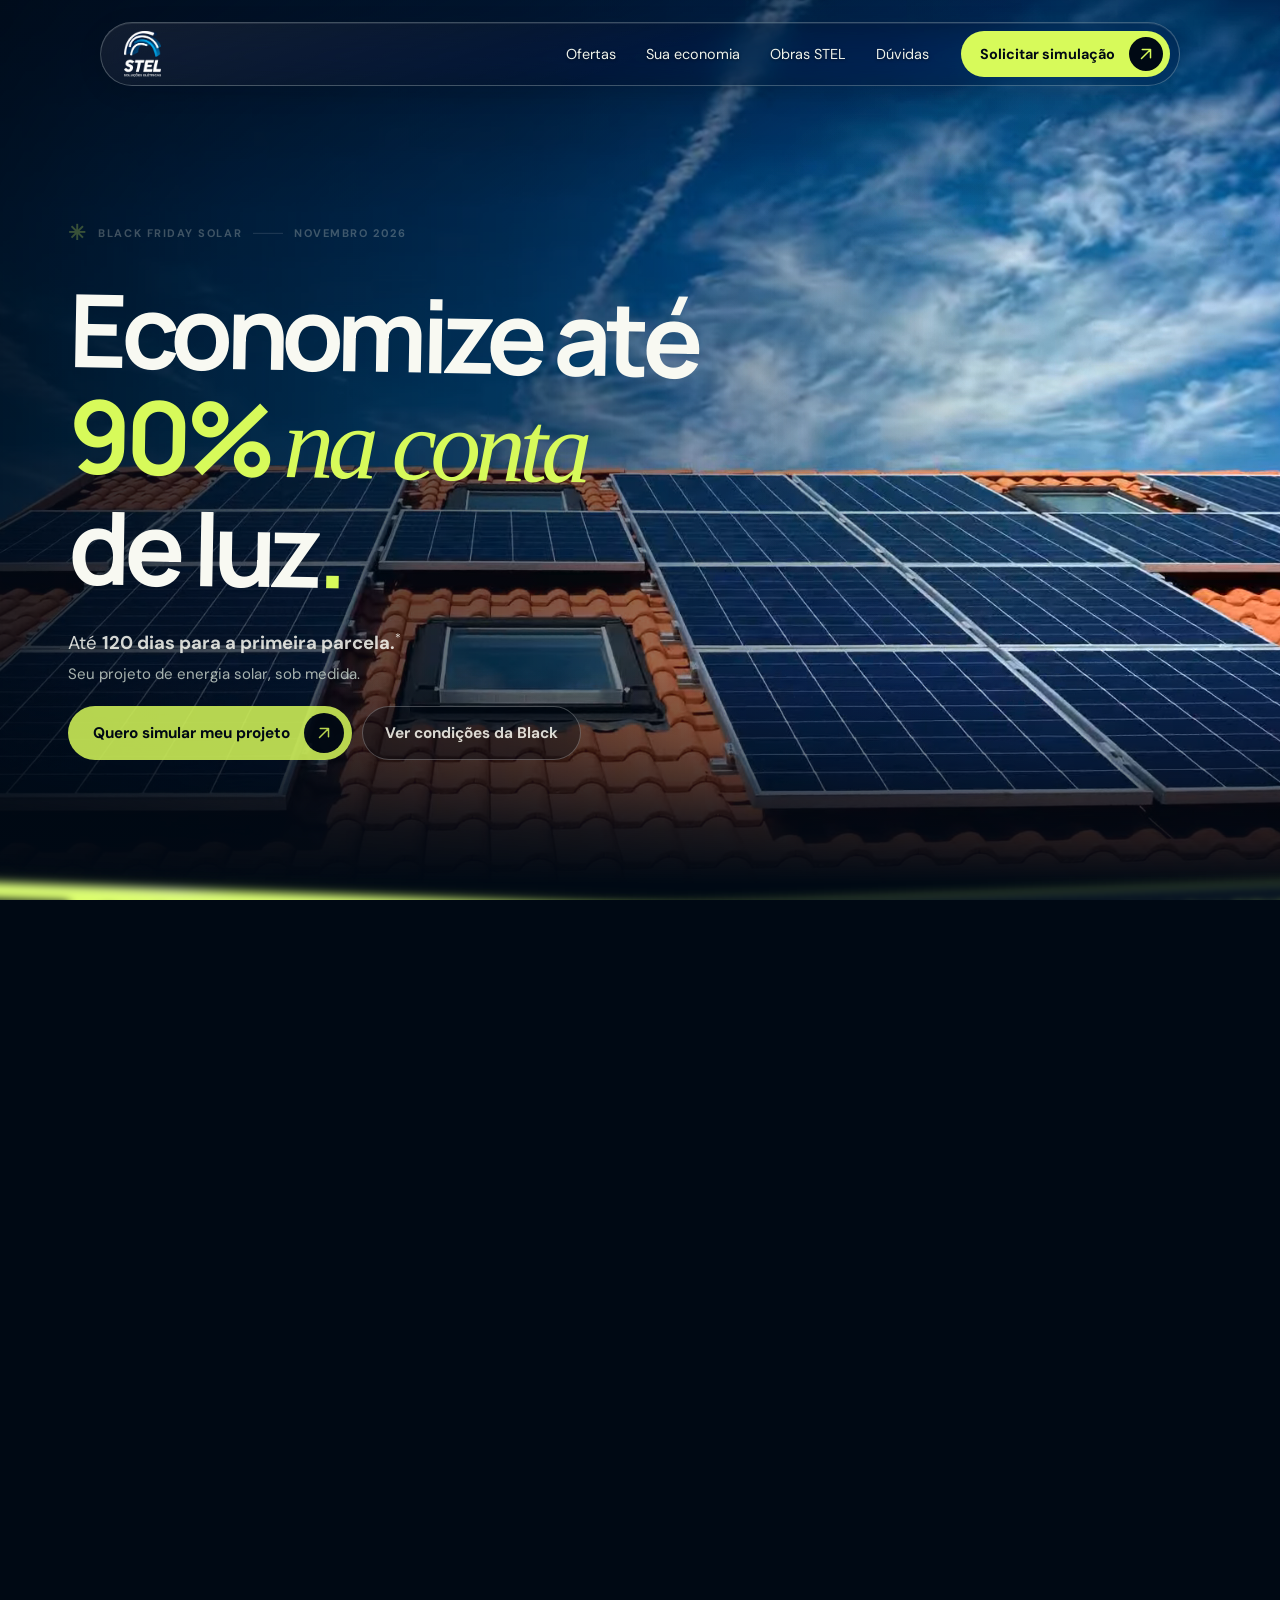
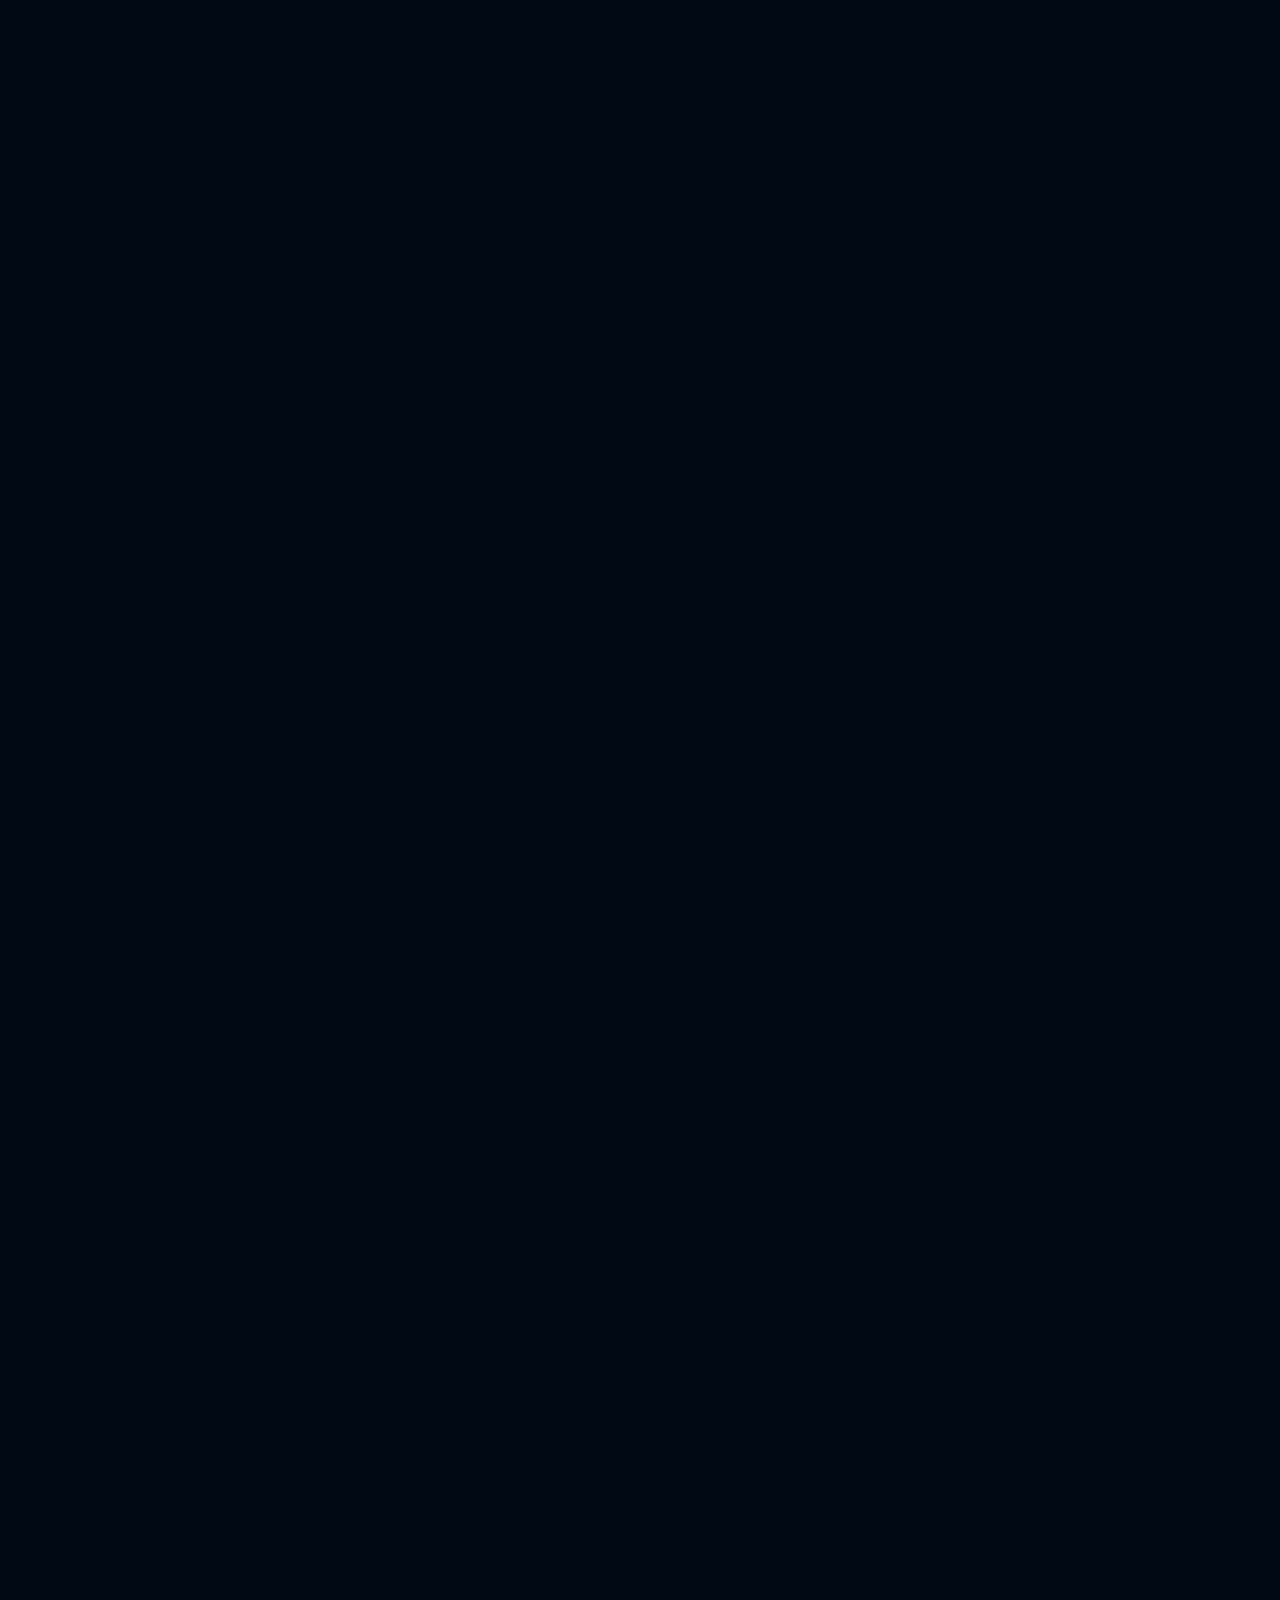
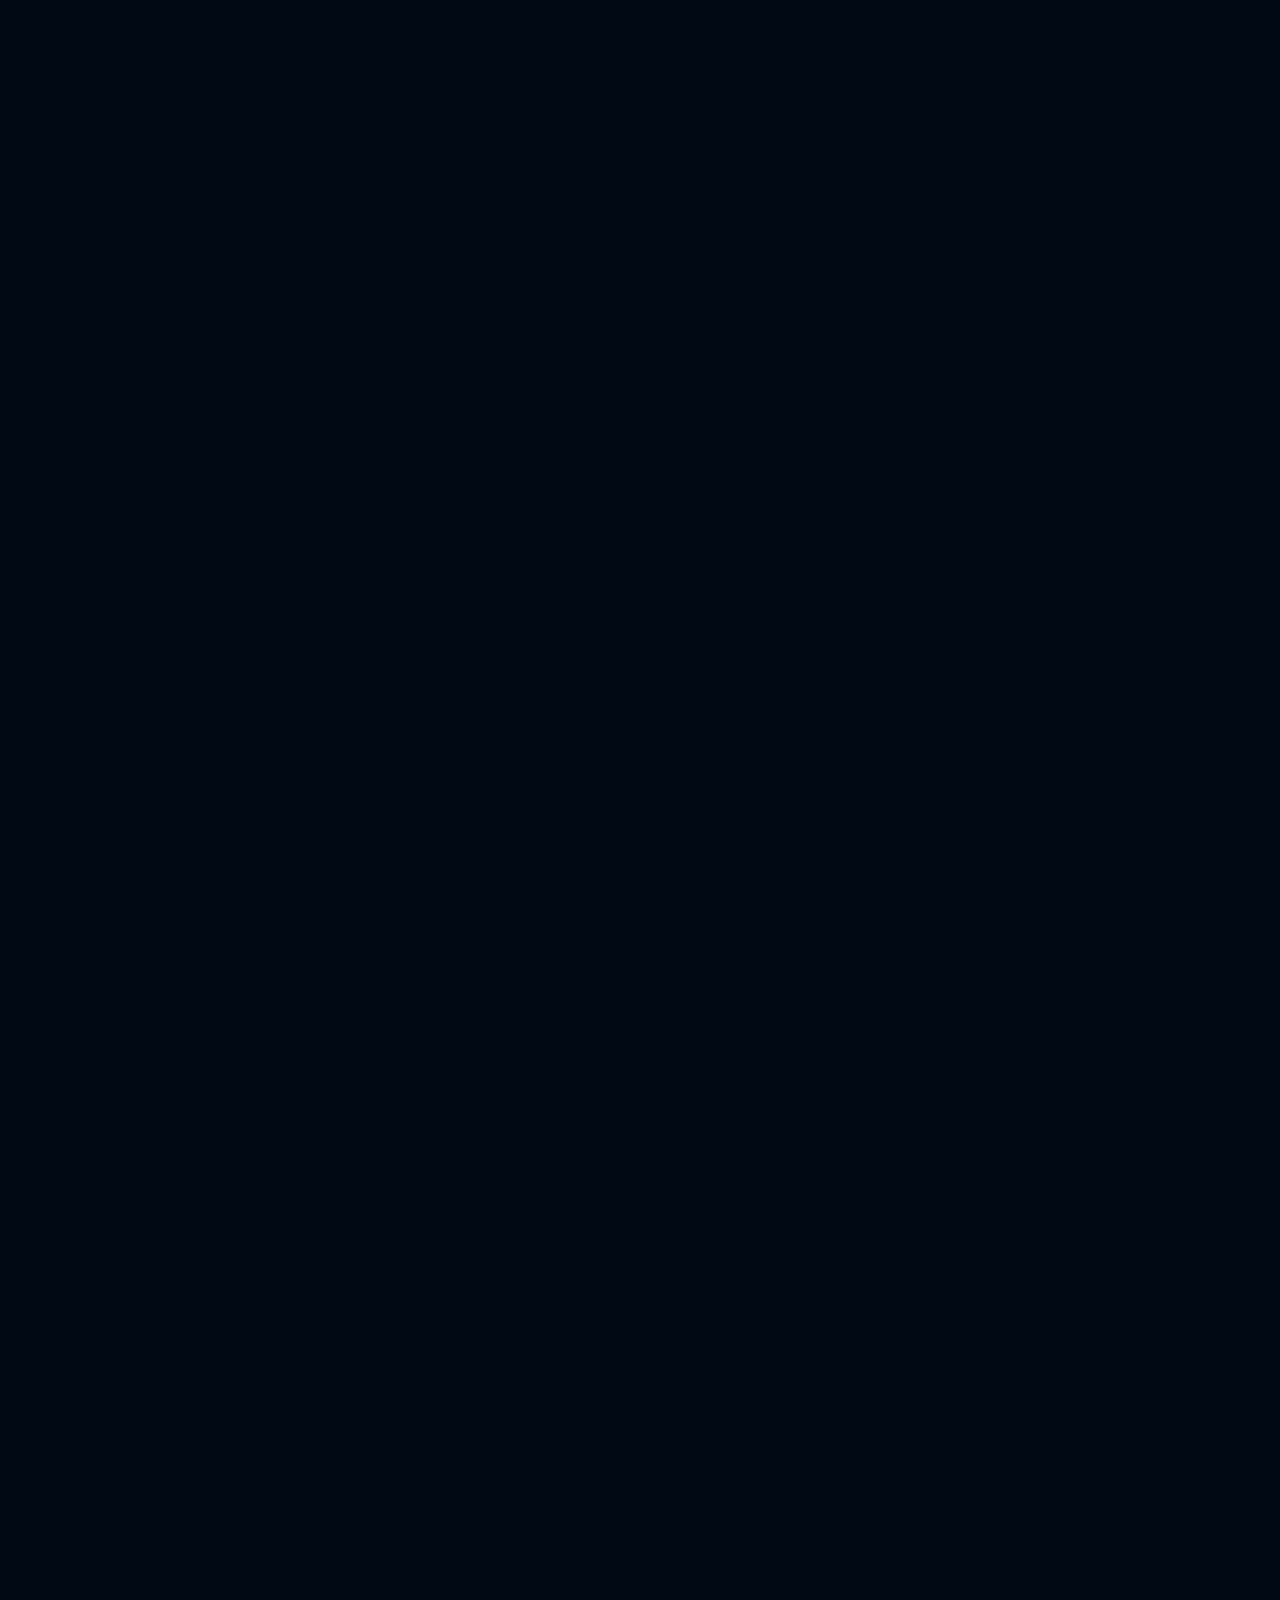
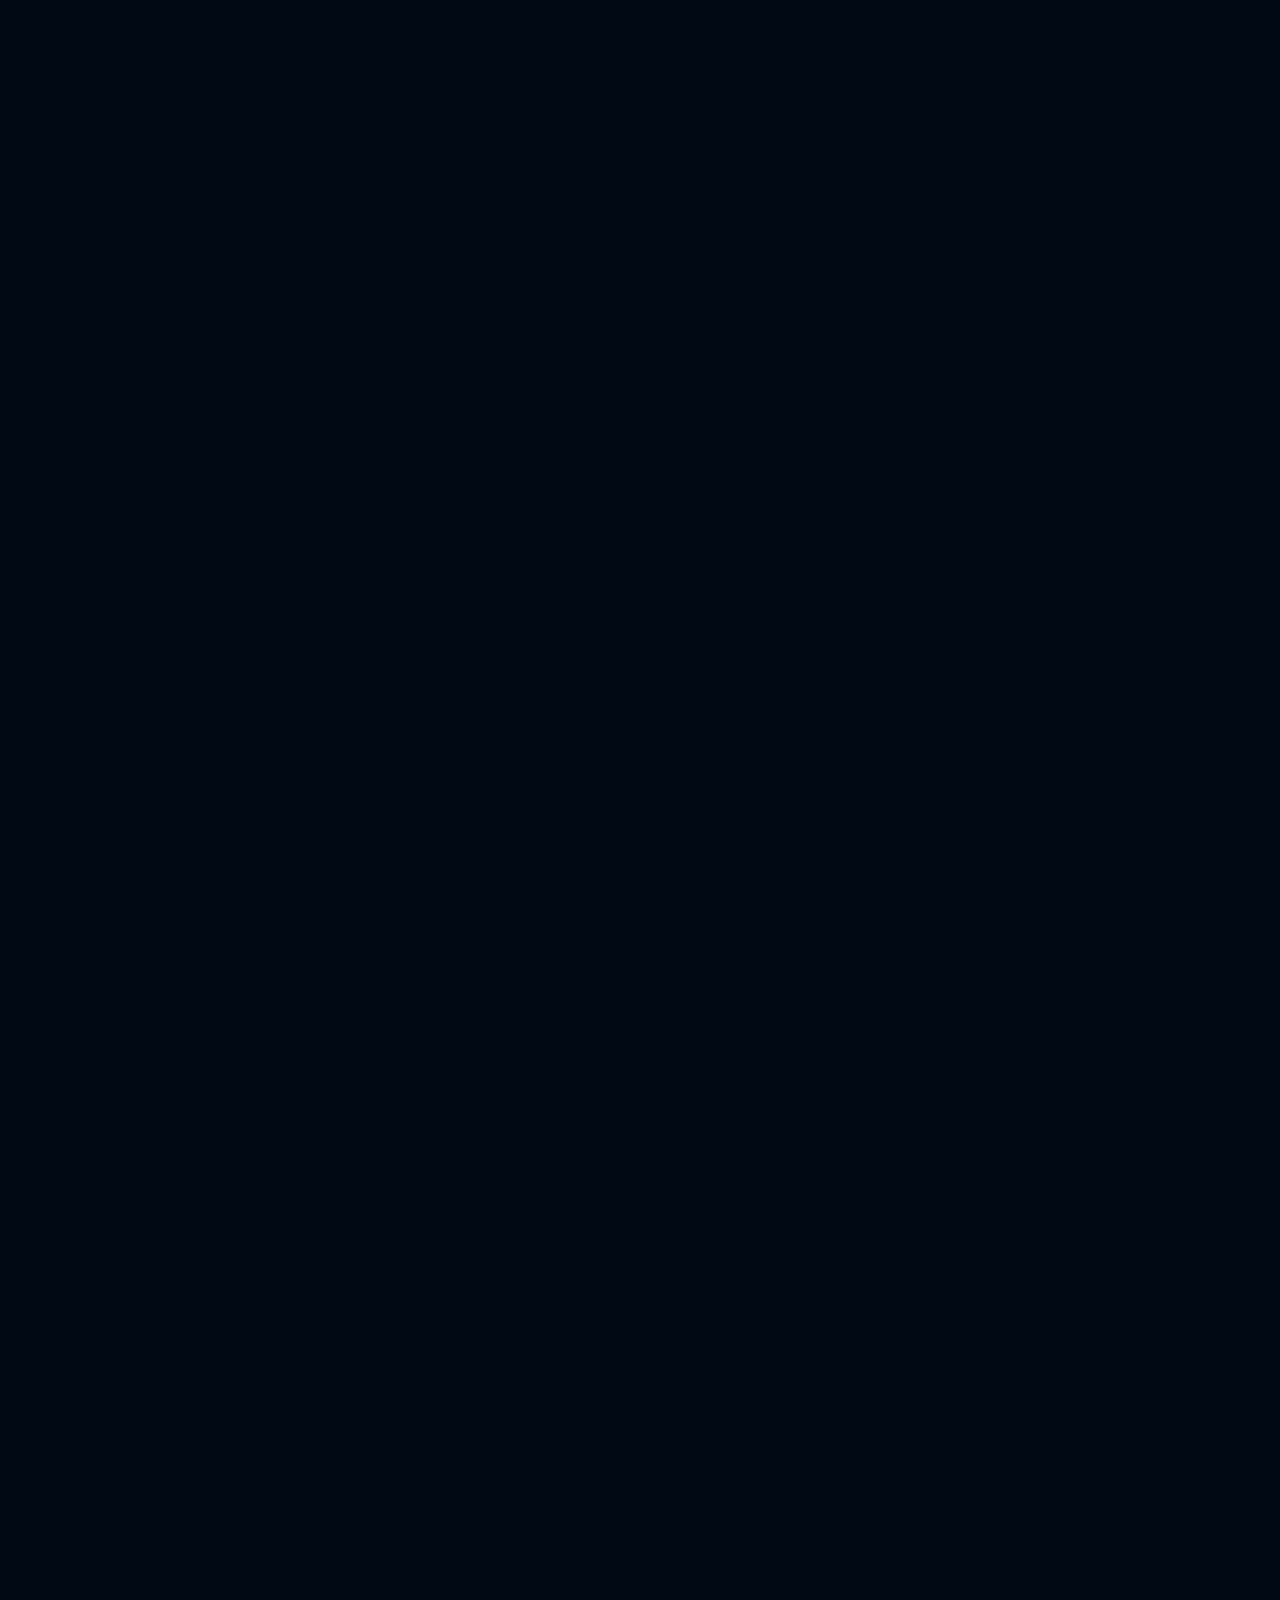
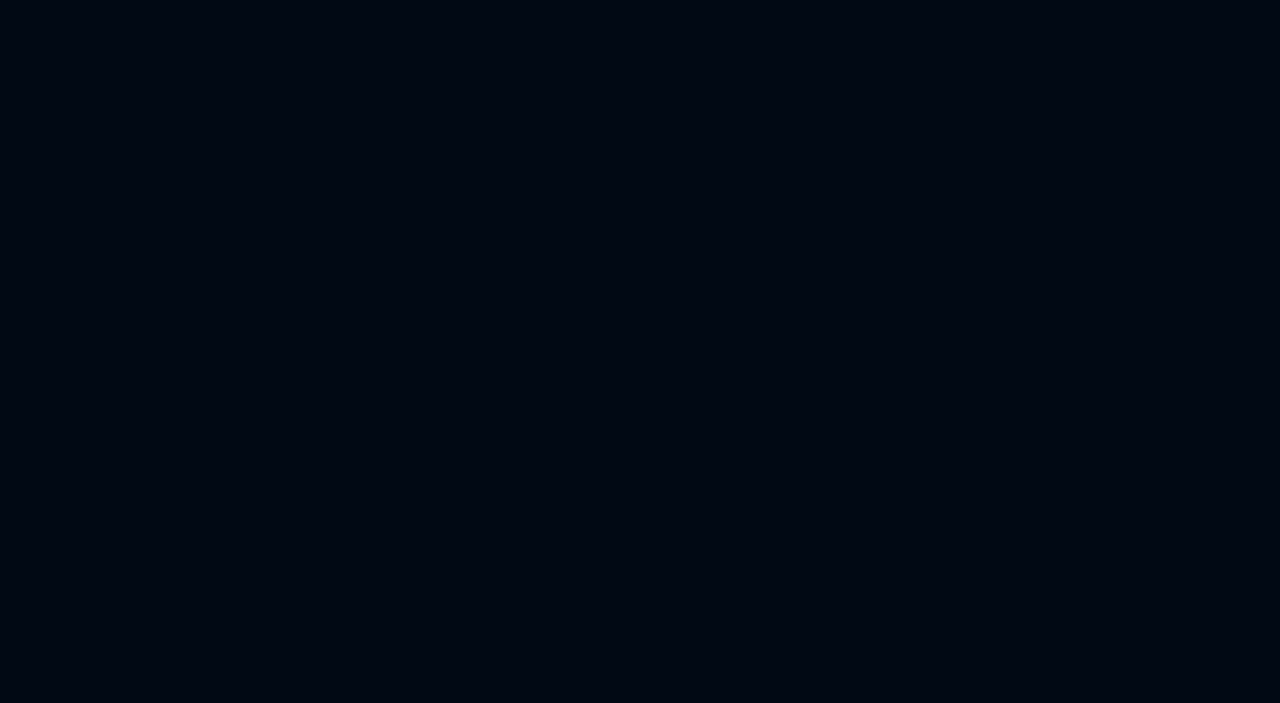
==== commit 9b063180: "V10.4: isolar camadas de luz nas fotos institucionais sobrepostas" ====
--- a/index.html
+++ b/index.html
@@ -15,7 +15,7 @@
 <link rel="stylesheet" href="stel-aviso-v09-8.css">
 <link rel="stylesheet" href="stel-solar-v08-1.css">
 <link rel="stylesheet" href="stel-faq-v09-7.css">
-<link rel="stylesheet" href="stel-effects-v10-3.css">
+<link rel="stylesheet" href="stel-effects-v10-4.css">
 <link href="https://fonts.googleapis.com/css2?family=DM+Sans:wght@400..700&family=Manrope:wght@400..800&display=swap" rel="stylesheet">
 </head>
 <body>
--- a/stel-effects-v10-4.css
+++ b/stel-effects-v10-4.css
@@ -0,0 +1,63 @@
+/* STEL V10.1 — independent adaptations of the supplied countdown and spotlight effects. */
+#ofertas .st-clock{width:min(100%,390px)}
+#ofertas .count-text{display:flex;align-items:center;gap:9px;letter-spacing:.07em;font-weight:700;text-transform:uppercase}
+#ofertas .count-text::before{content:"";width:8px;height:8px;flex:none;border-radius:50%;background:var(--lime);box-shadow:0 0 0 0 #d7fa5a80}
+#ofertas .st-clock.st-clock-active:not(.st-clock-done) .count-text::before{animation:st-clock-pulse 1.8s ease-out infinite}
+@keyframes st-clock-pulse{75%,100%{box-shadow:0 0 0 8px #d7fa5a00}}
+#ofertas .st-count{gap:8px;grid-template-columns:repeat(4,minmax(0,1fr))}
+#ofertas .st-count>div{min-width:0;padding:12px 5px 10px;border-radius:16px;background:linear-gradient(155deg,#142533,#081420);border:1px solid #d7fa5a33;box-shadow:inset 0 1px 0 #ffffff0f,0 7px 16px #0003}
+#ofertas .st-count>div:last-child{border-color:#d7fa5a80}
+#ofertas .st-count b{display:flex;justify-content:center;gap:0;font:750 clamp(28px,3vw,42px)/1.2 Manrope,Arial,sans-serif;font-variant-numeric:tabular-nums;letter-spacing:0;color:var(--lime)}
+#ofertas .st-roll-digit{display:block;position:relative;width:.65em;height:1.25em;overflow:hidden;text-align:center;flex:none}
+#ofertas .st-roll-digit>span{display:block;position:absolute;inset:0;line-height:1.25;white-space:nowrap}
+#ofertas .st-count small{font-size:11px;letter-spacing:.08em}
+#ofertas .st-clock-done .st-count{display:none}
+#ofertas .st-clock-done .count-text{letter-spacing:0;text-transform:none}
+#ofertas .st-clock-done .count-text::before{display:none}
+@media(max-width:800px){#ofertas .st-clock{width:100%;max-width:390px}#ofertas .st-count b{font-size:clamp(25px,7.3vw,39px)}#ofertas .st-count>div{padding:10px 3px 8px}}
+@media(prefers-reduced-motion:reduce){#ofertas .count-text::before{animation:none!important}}
+/* V10.3 — full-perimeter spotlight, independent of text spacing and accordion content. */
+.st-landing .st-spot-position{position:relative}
+.st-landing .st-spot-target>.st-spot-light,
+#duvidas .st-faq-item>summary>.st-spot-light{
+ display:block;position:absolute;inset:0;margin:0!important;padding:0!important;
+ width:auto;height:auto;min-width:0;min-height:0;max-width:none;max-height:none;
+ box-sizing:border-box;border:0;border-radius:inherit;pointer-events:none;
+ z-index:4;opacity:0;transition:opacity .26s ease;
+ background:radial-gradient(circle 245px at var(--spot-x,50%) var(--spot-y,50%),#d7fa5a1a 0%,#d7fa5a08 45%,transparent 78%);
+}
+.st-landing .st-spot-light::after,
+#duvidas .st-faq-item>summary>.st-spot-light::after{
+ content:"";display:block;position:absolute;inset:0;box-sizing:border-box;
+ margin:0;padding:1.5px;border-radius:inherit;pointer-events:none;
+ background:radial-gradient(circle 235px at var(--spot-x,50%) var(--spot-y,50%),#f6ffd8 0%,#d7fa5a 30%,#8bb32d 58%,transparent 80%);
+ -webkit-mask:linear-gradient(#fff 0 0) content-box,linear-gradient(#fff 0 0);-webkit-mask-composite:xor;
+ mask:linear-gradient(#fff 0 0) content-box,linear-gradient(#fff 0 0);mask-composite:exclude;
+}
+.st-landing .st-spot-on>.st-spot-light,
+#duvidas .st-faq-item.st-spot-on>summary>.st-spot-light{opacity:1}
+/* The wrapper inside the summary remains visible when <details> is closed,
+   but its containing block is the whole card, including the expanded answer. */
+#duvidas .st-faq-item>summary{position:static}
+#duvidas .st-faq-item>summary>.st-spot-light{border-radius:inherit}
+.st-landing :is(.st-feature,.st-bento-cta,.st-calc-results>div:last-child)>.st-spot-light{
+ background:radial-gradient(circle 245px at var(--spot-x,50%) var(--spot-y,50%),#ffffff30,transparent 78%)
+}
+.st-landing :is(.st-feature,.st-bento-cta,.st-calc-results>div:last-child)>.st-spot-light::after{
+ background:radial-gradient(circle 235px at var(--spot-x,50%) var(--spot-y,50%),#fff 0%,#f5ffc7 35%,#91b72a 65%,transparent 80%)
+}
+.st-landing :is(.st-photo,.st-solar-panel,.st-about-pics figure)>.st-spot-light{
+ background:radial-gradient(circle 245px at var(--spot-x,50%) var(--spot-y,50%),#d7fa5a0c,transparent 78%)
+}
+.st-landing :is(.st-calc,.st-contact-panel)>.st-spot-light{
+ background:radial-gradient(circle 245px at var(--spot-x,50%) var(--spot-y,50%),#d7fa5a0a,transparent 78%)
+}
+@media(hover:none),(pointer:coarse),(prefers-reduced-motion:reduce){
+ .st-landing .st-spot-target>.st-spot-light,#duvidas .st-faq-item>summary>.st-spot-light{display:none!important}
+}
+
+/* V10.4 — isolate overlapping institutional photographs.
+   The rear spotlight must stay below the entire opaque foreground card. */
+#sobre .st-about-pics{isolation:isolate}
+#sobre .st-about-pics>figure:first-of-type{position:relative;z-index:0;isolation:isolate}
+#sobre .st-about-pics>figure:last-of-type{z-index:1;isolation:isolate;background-color:var(--page-bg,#000914)}
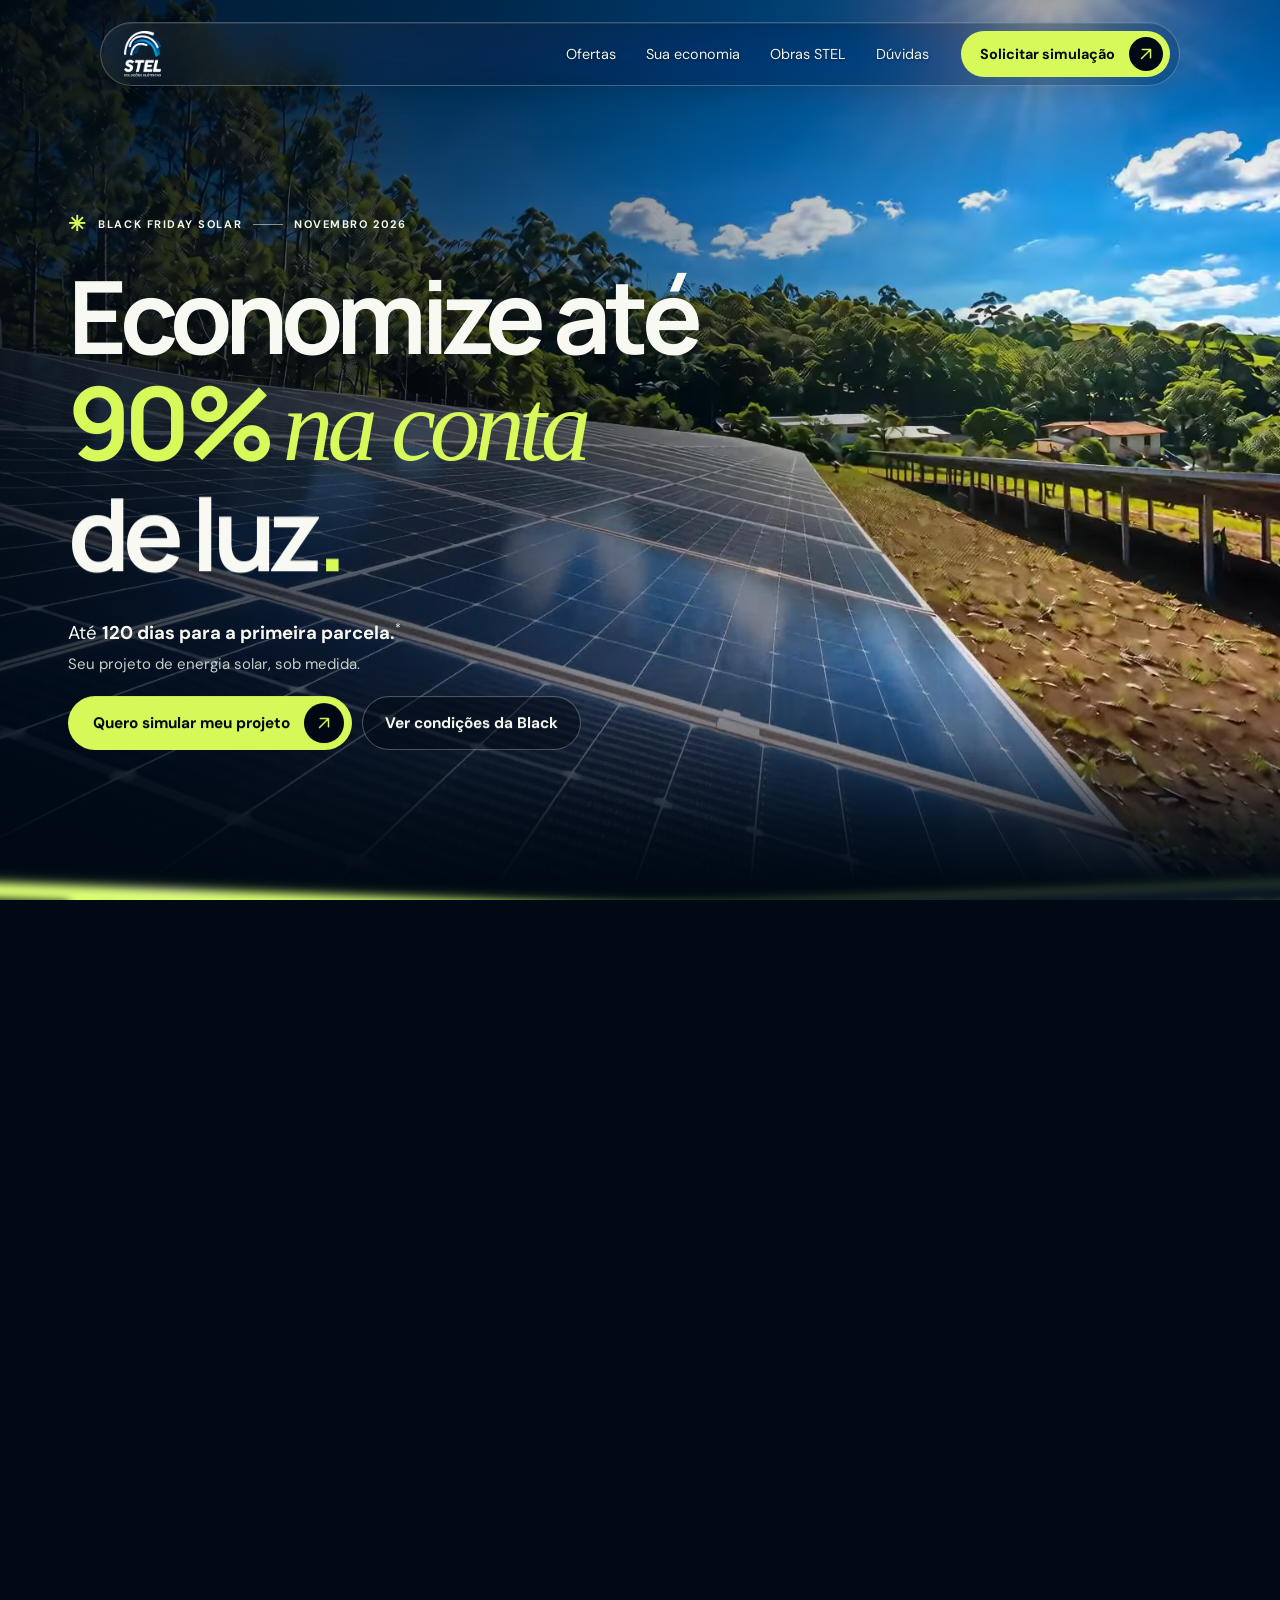
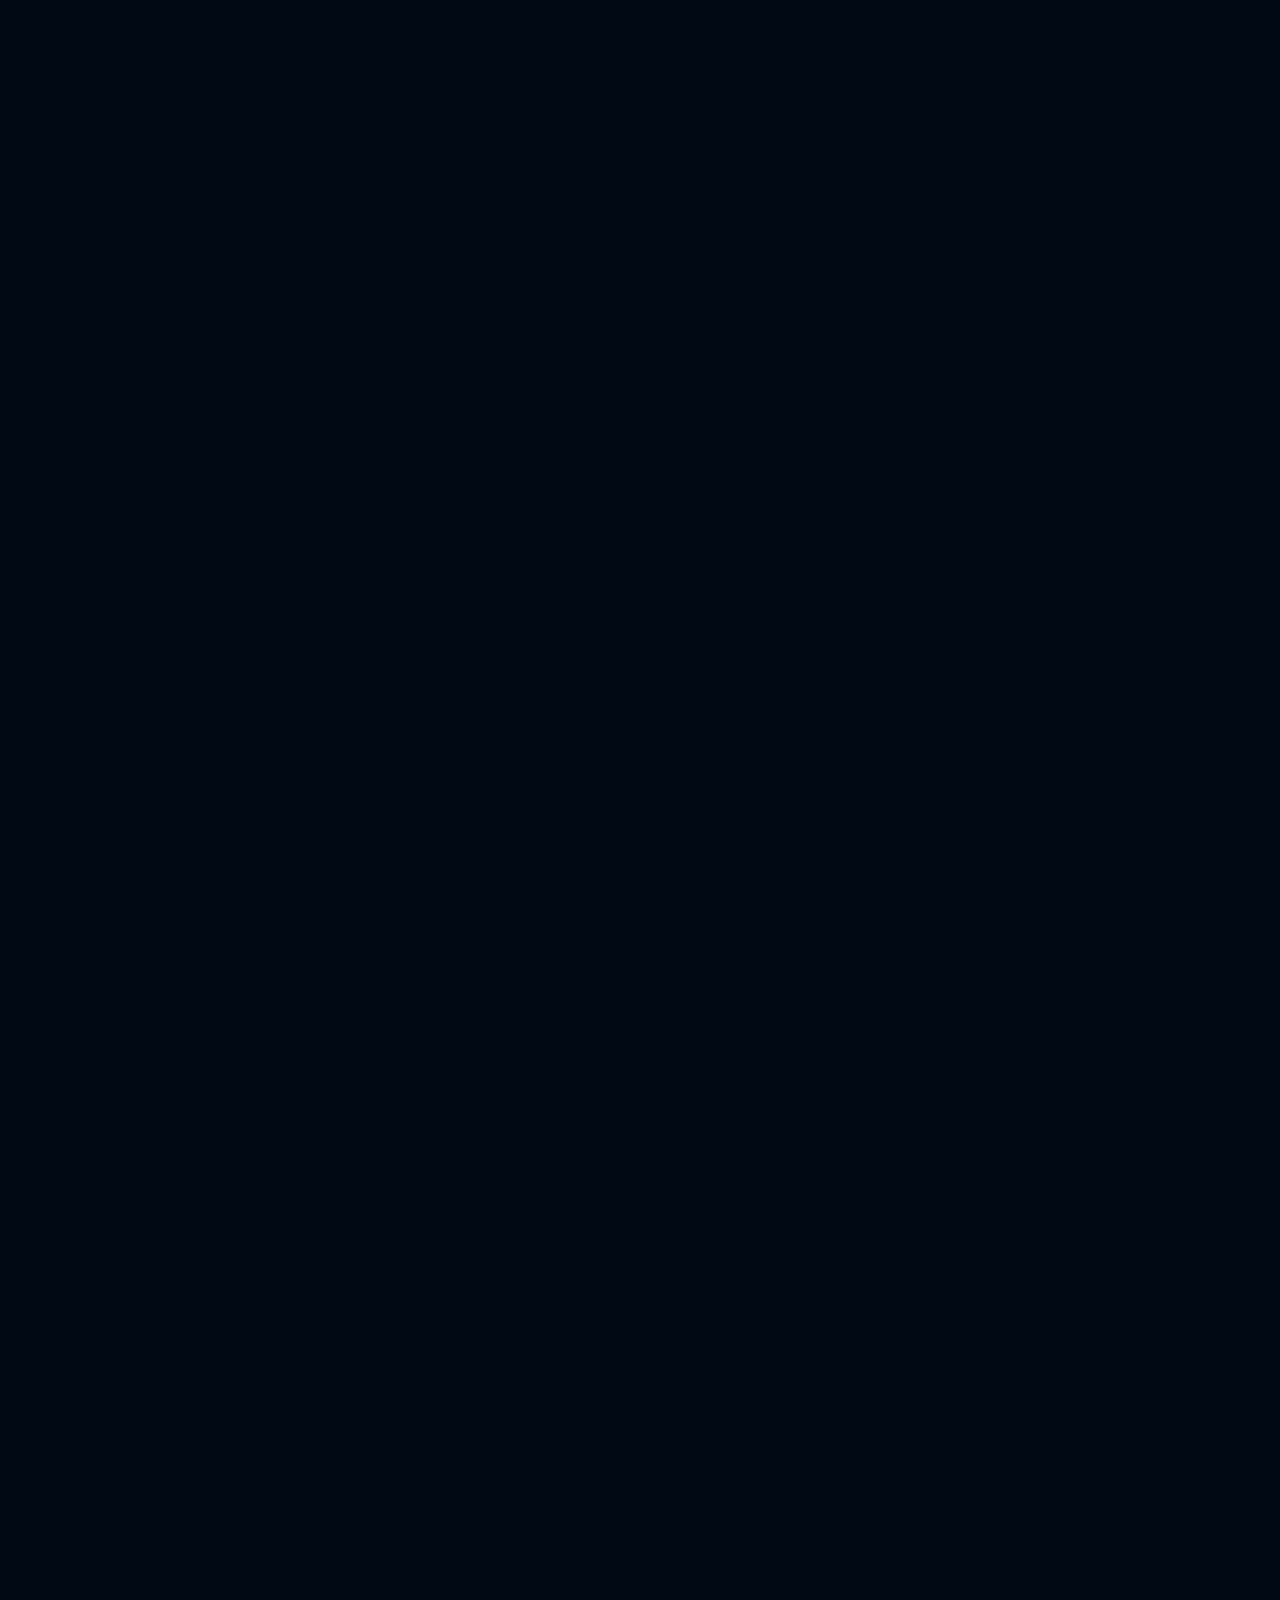
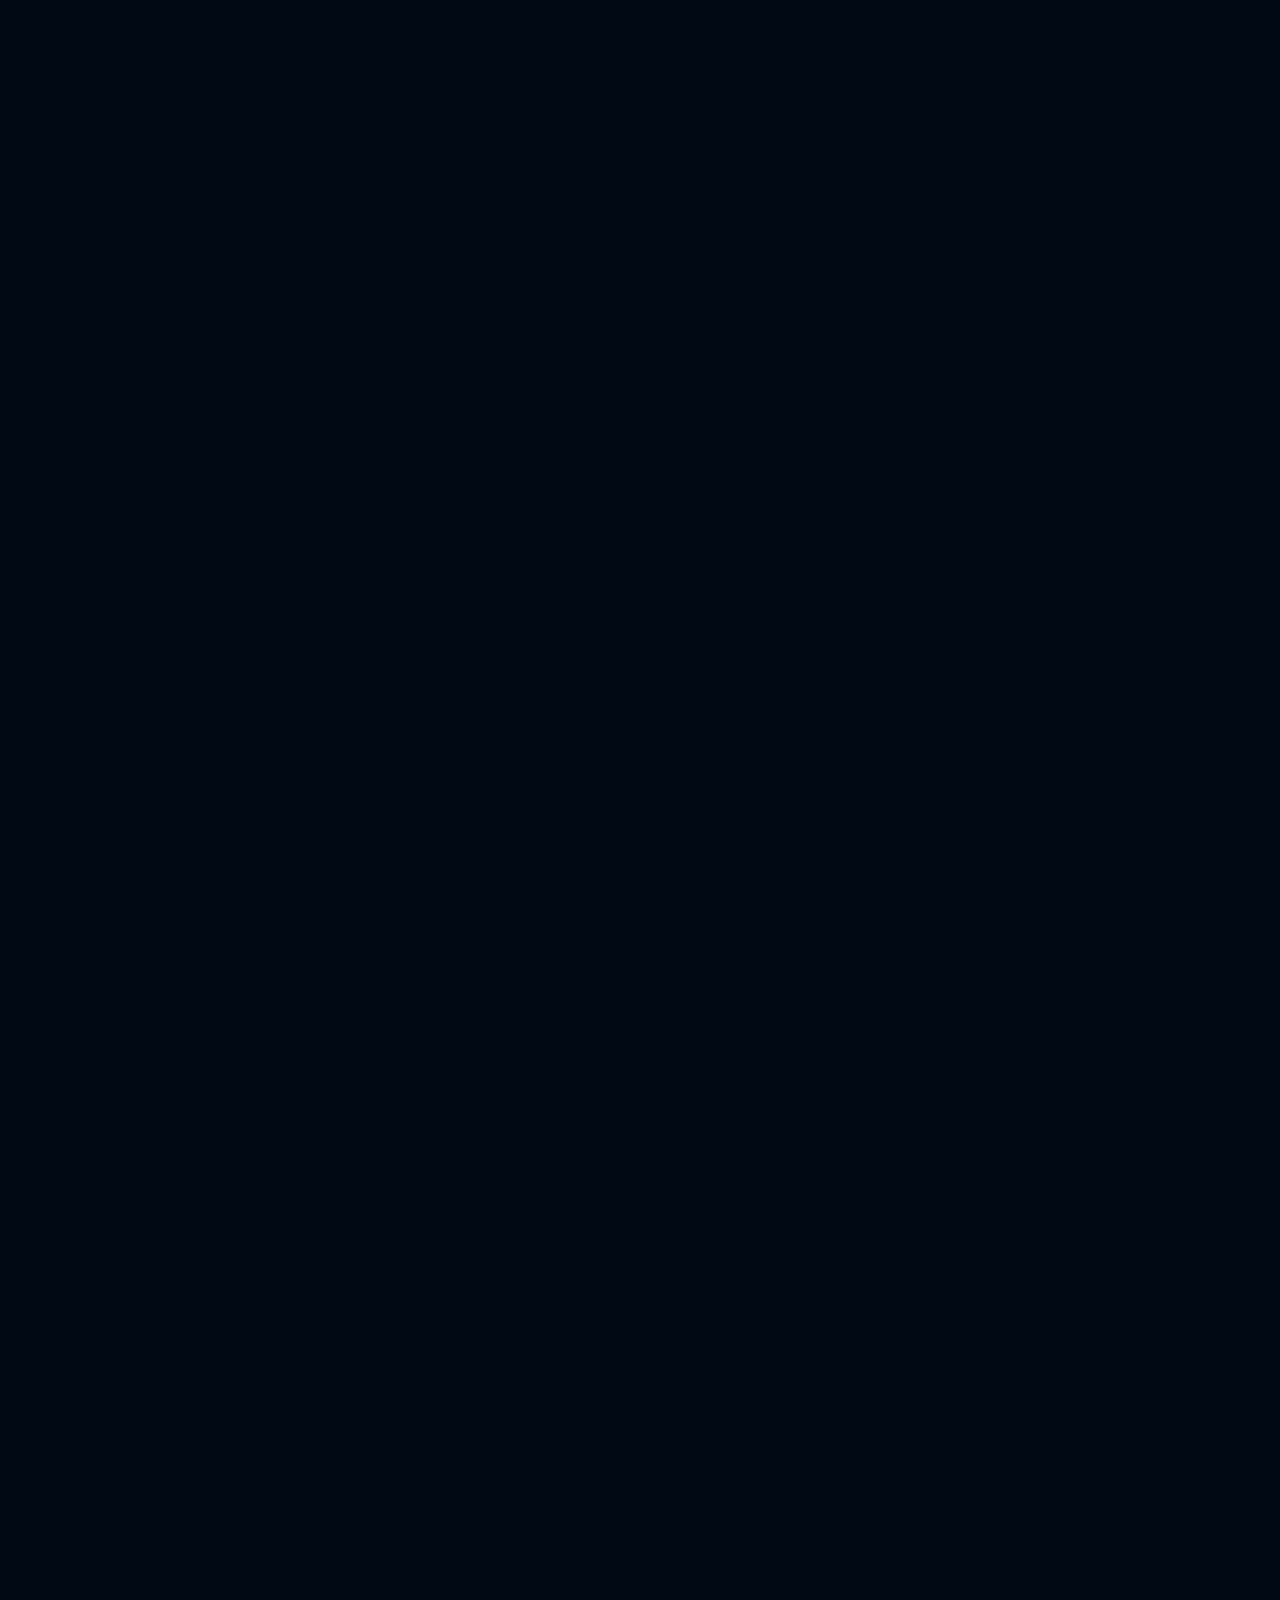
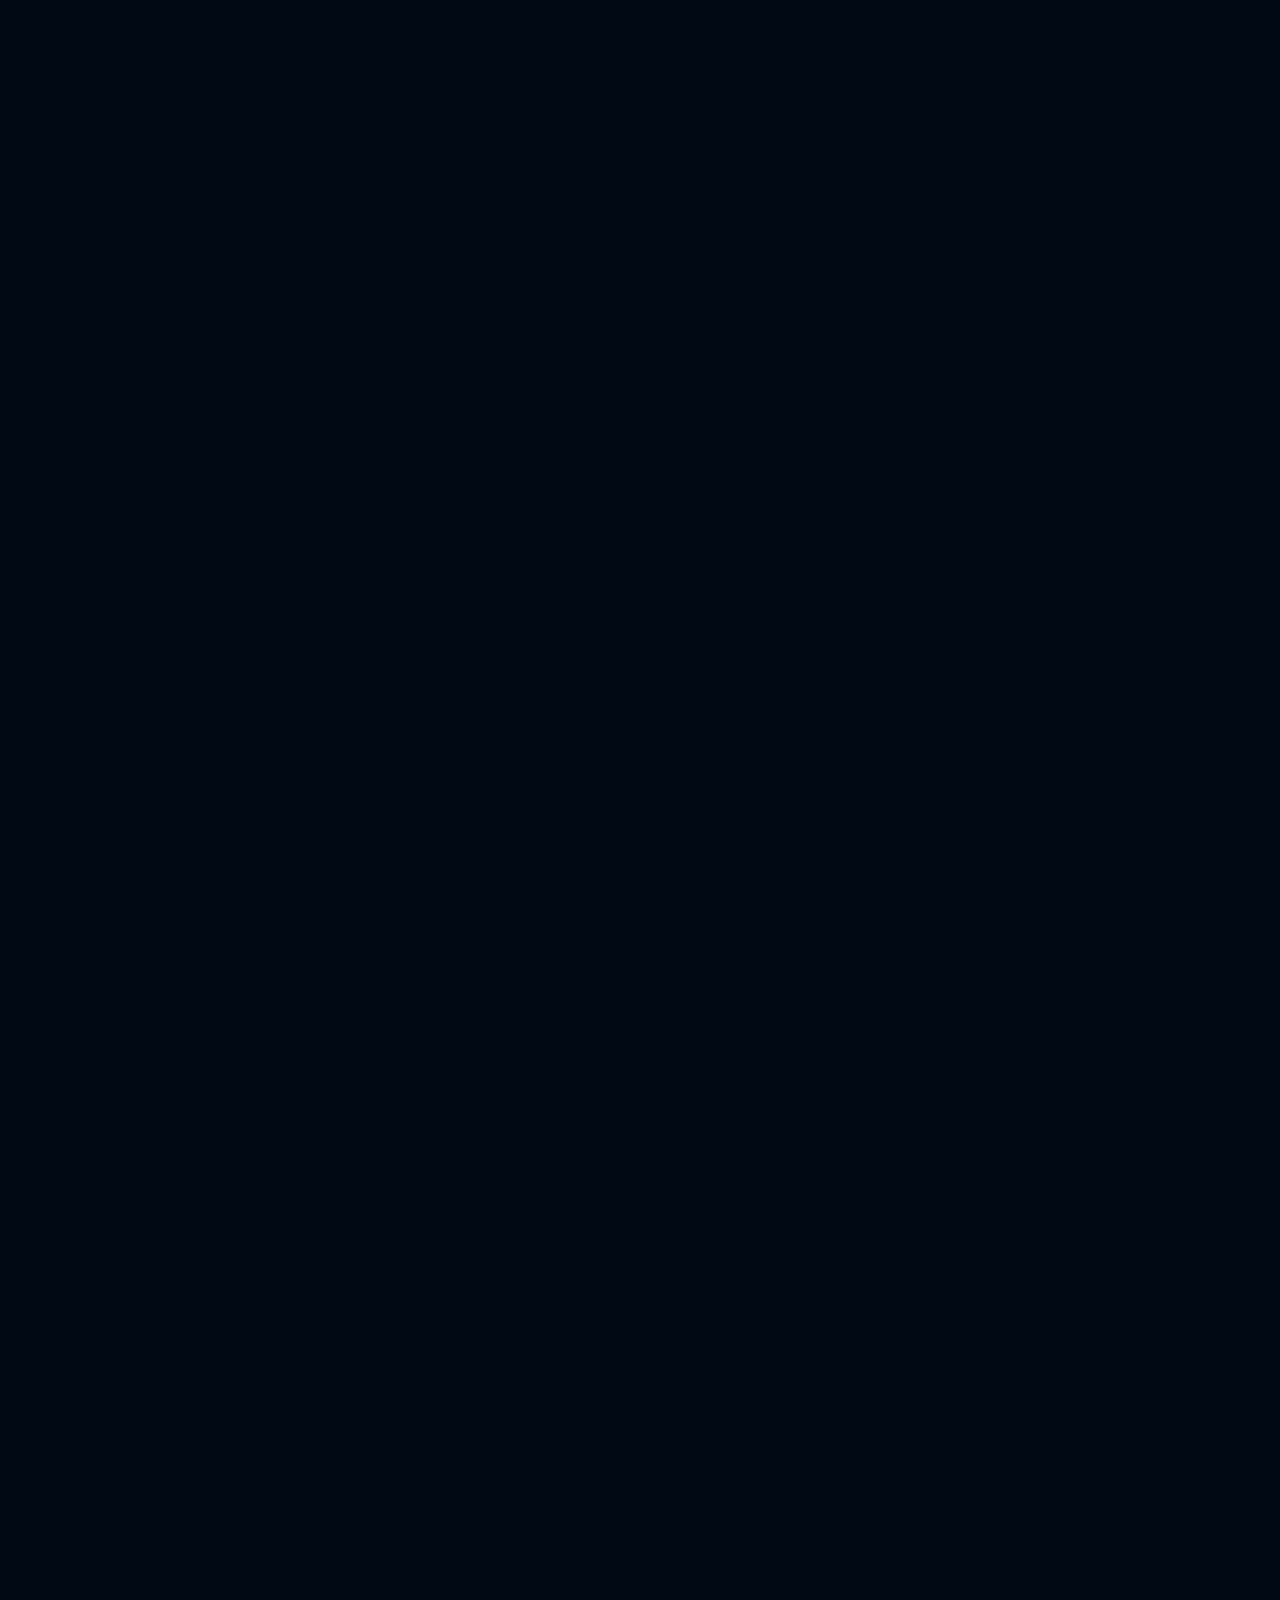
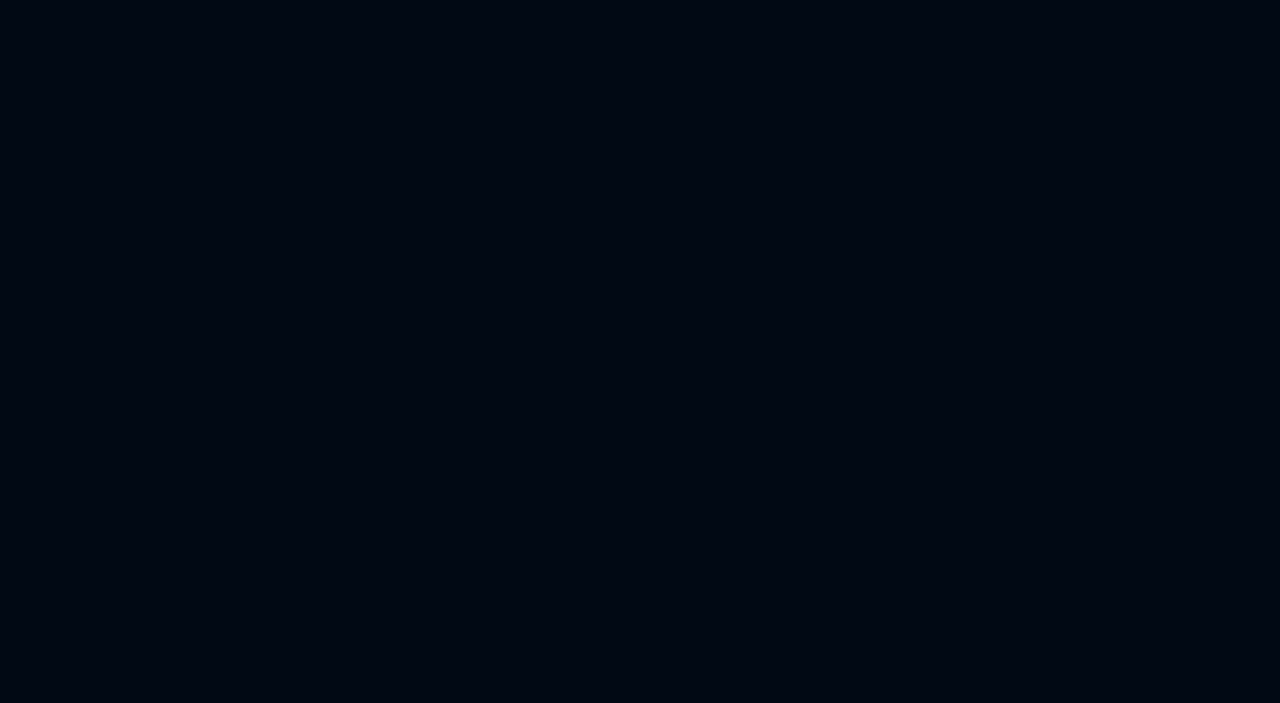
==== commit 02d4734f: "V10.5: rodape sempre nitido sem depender do limite do scroll" ====
--- a/index.html
+++ b/index.html
@@ -9,7 +9,7 @@
 <link rel="preload" as="image" href="hero-poster-mobile.webp" type="image/webp" media="(max-width: 800px)" fetchpriority="high">
 <link rel="stylesheet" href="style.css">
 <link rel="stylesheet" href="stel-secoes-v04.css">
-<link rel="stylesheet" href="stel-motion-v09.css">
+<link rel="stylesheet" href="stel-motion-v10-5.css">
 <link rel="stylesheet" href="stel-slider-v09-1.css">
 <link rel="stylesheet" href="stel-calc-3d-v10.css">
 <link rel="stylesheet" href="stel-aviso-v09-8.css">
@@ -192,7 +192,7 @@
 <script defer src="vendor/ScrollSmoother.min.js"></script>
 <script defer src="script.js"></script>
 <script defer src="stel-secoes-v10-1.js"></script>
-<script defer src="stel-motion-v09.js"></script>
+<script defer src="stel-motion-v10-5.js"></script>
 <script defer src="stel-solar-v08-1.js"></script>
 <!-- STEL — aviso promocional fixo, fora do contêiner de scroll -->
 <aside class="st-bf-float" id="st-bf-float" aria-label="Aviso Black Friday Solar" aria-hidden="true" inert>
--- a/stel-motion-v10-5.css
+++ b/stel-motion-v10-5.css
@@ -0,0 +1,98 @@
+/* STEL V07: reversible, scroll-linked motion. No hidden-content baseline. */
+.st-landing{overflow-x:clip}
+.st-landing .st-motion-edge{
+  transition:none!important;
+  opacity:var(--st-opacity,1);
+  translate:var(--st-x,0px) var(--st-y,0px);
+  scale:var(--st-scale,1);
+  filter:var(--st-filter,none);
+}
+.st-landing .st-motion-edge.st-motion-card{clip-path:none}
+.st-landing .st-motion-edge.st-motion-card:focus-within,
+.st-landing .st-motion-edge:focus-within{
+  opacity:1;translate:none;scale:none;filter:none;clip-path:none;
+}
+.st-landing .st-motion-card{isolation:isolate}
+.st-motion-glint{
+  position:absolute;inset:0;z-index:3;border-radius:inherit;pointer-events:none;
+  background:linear-gradient(112deg,transparent 10%,#d7fa5a 48%,transparent 82%);
+  opacity:var(--st-glint-alpha,0);transform:translateX(var(--st-glint-x,0%));
+}
+.st-motion-wave .st-word-mask{display:inline;vertical-align:baseline;overflow:visible;padding:0;margin:0;white-space:normal}
+.st-motion-wave .st-word-ink{display:inline-block;max-width:100%;white-space:normal;overflow:visible;overflow-wrap:anywhere}
+.st-motion-wave.st-wave-edge .st-word-ink{
+  translate:0 var(--st-word-y,0%);opacity:var(--st-word-alpha,1);
+  filter:var(--st-word-filter,none);
+}
+.st-motion-wave.st-wave-edge:focus-within .st-word-ink{translate:none;opacity:1;filter:none}
+.campaign-sign .ribbon.st-band-edge{
+  filter:var(--st-band-filter,none);
+}
+.campaign-sign.st-ribbons-idle .ribbon-unit,.campaign-sign.st-ribbons-idle .ribbon::after{animation-play-state:paused}
+@media(prefers-reduced-motion:reduce){
+  .st-landing .st-motion-edge,.campaign-sign .ribbon.st-band-edge,.st-motion-wave.st-wave-edge .st-word-ink{opacity:1!important;translate:none!important;scale:none!important;filter:none!important;clip-path:none!important}
+  .st-motion-glint{display:none!important}
+}
+
+/* V09 — text safety: no clipping masks on text; allow italic overhang and descenders. */
+.hero .line-mask{overflow:visible;padding:0;margin:0;max-width:100%}
+.hero h1{overflow:visible;line-height:1.05;max-inline-size:100%;overflow-wrap:normal}
+.hero h1 .title-line{max-inline-size:100%;overflow:visible;padding-inline-end:.075em}
+.hero h1 .period{display:inline}
+.hero-body .hero-content{min-width:0}
+.st-landing :is(h2,h3){overflow:visible;max-inline-size:100%;line-height:1.13;overflow-wrap:anywhere;word-break:normal}
+.st-landing h2 em,.st-landing h3 em{line-height:inherit}
+.st-landing .st-value{line-height:1.09;overflow-wrap:anywhere}
+.st-landing .st-big-number{line-height:1}
+.st-landing :is(.st-head,.st-split,.st-faq-grid,.st-contact-panel,.st-offer-grid,.st-bento,.st-solar-module,.st-calc-results)>*{min-width:0}
+.st-landing .st-split{grid-template-columns:minmax(0,.9fr) minmax(0,1.1fr)}
+.st-landing .st-faq-grid{grid-template-columns:minmax(0,.85fr) minmax(0,1.15fr)}
+.st-landing .st-contact-panel{grid-template-columns:minmax(0,.9fr) minmax(0,1.1fr)}
+.st-landing .st-calc-results{grid-template-columns:repeat(2,minmax(0,1fr))}
+.st-landing .st-calc-results strong{overflow-wrap:anywhere;line-height:1.15}
+.st-landing .st-calc-top{flex-wrap:wrap}
+.st-landing .st-calc-top output{max-width:100%;white-space:normal;overflow-wrap:anywhere}
+.st-landing .st-solar-tab-copy,.st-landing .st-solar-tab-name,.st-landing .st-solar-tab-desc{max-width:100%;min-width:0;overflow-wrap:anywhere;line-height:1.2}
+.st-landing .st-solar-tab-desc{line-height:1.45}
+.st-landing .st-solar-panel-info{min-width:0}
+.st-landing .pill{max-width:100%;white-space:normal;min-width:0;overflow-wrap:anywhere;line-height:1.25}
+.st-landing .pill .arrow-disc{flex-shrink:0}
+.st-landing .st-follow .pill,.st-landing .st-solar-cta{flex-shrink:1}
+.st-landing .st-bento-cta{min-height:260px}
+.st-landing .st-bento{grid-template-rows:minmax(270px,auto) minmax(260px,auto)}
+.st-landing .st-contact .form-card,.st-landing .st-card{min-inline-size:0}
+.st-landing .st-contact .field :is(input,select){min-width:0;max-width:100%}
+.st-landing .st-faq summary{overflow-wrap:anywhere;line-height:1.5}
+.st-landing .st-footer .st-wrap>div{min-width:0;overflow-wrap:anywhere}
+@media(max-width:1000px){
+ .st-landing .st-contact-panel{grid-template-columns:minmax(0,1fr)}
+ .st-landing .st-bento{grid-template-rows:minmax(240px,auto) minmax(240px,auto) minmax(260px,auto)}
+}
+@media(max-width:800px){
+ .hero h1{font-size:clamp(34px,10.8vw,85px)}
+ .hero h1 .title-line{padding-inline-end:.045em}
+ .st-landing .st-head{flex-wrap:wrap}
+ .st-landing .st-head>div:first-child{max-width:100%}
+ .st-landing .st-split,.st-landing .st-faq-grid{grid-template-columns:minmax(0,1fr)}
+ .st-landing h2{font-size:clamp(32px,7.4vw,54px)}
+ .st-landing .st-solar-tab-name{font-size:clamp(12px,3.25vw,20px);line-height:1.2}
+ .st-landing .st-solar-tab{min-width:0}
+ .st-landing .st-solar-tab-copy{width:100%}
+}
+@media(max-width:700px){
+ .st-landing .st-bento{grid-template-rows:none;grid-auto-rows:minmax(290px,auto)}
+ .st-landing .st-offer-grid{grid-template-columns:minmax(0,1fr)}
+ .st-landing .st-contact .form-grid{grid-template-columns:minmax(0,1fr)}
+ .st-landing .st-bento-cta{min-height:260px}
+}
+@media(max-width:360px){
+ .st-landing .st-calc-results{grid-template-columns:minmax(0,1fr)}
+ .st-landing .st-contact-panel{padding:15px}
+ .st-landing .st-contact .form-card{padding:14px}
+ .st-landing .st-solar-tab-name{font-size:12px}
+}
+
+/* V10.5 — legal footer must be fully readable, even at the physical end of the page. */
+.st-landing .st-footer,.st-landing .st-footer .st-wrap{
+ opacity:1!important;filter:none!important;translate:none!important;scale:none!important;clip-path:none!important;
+}
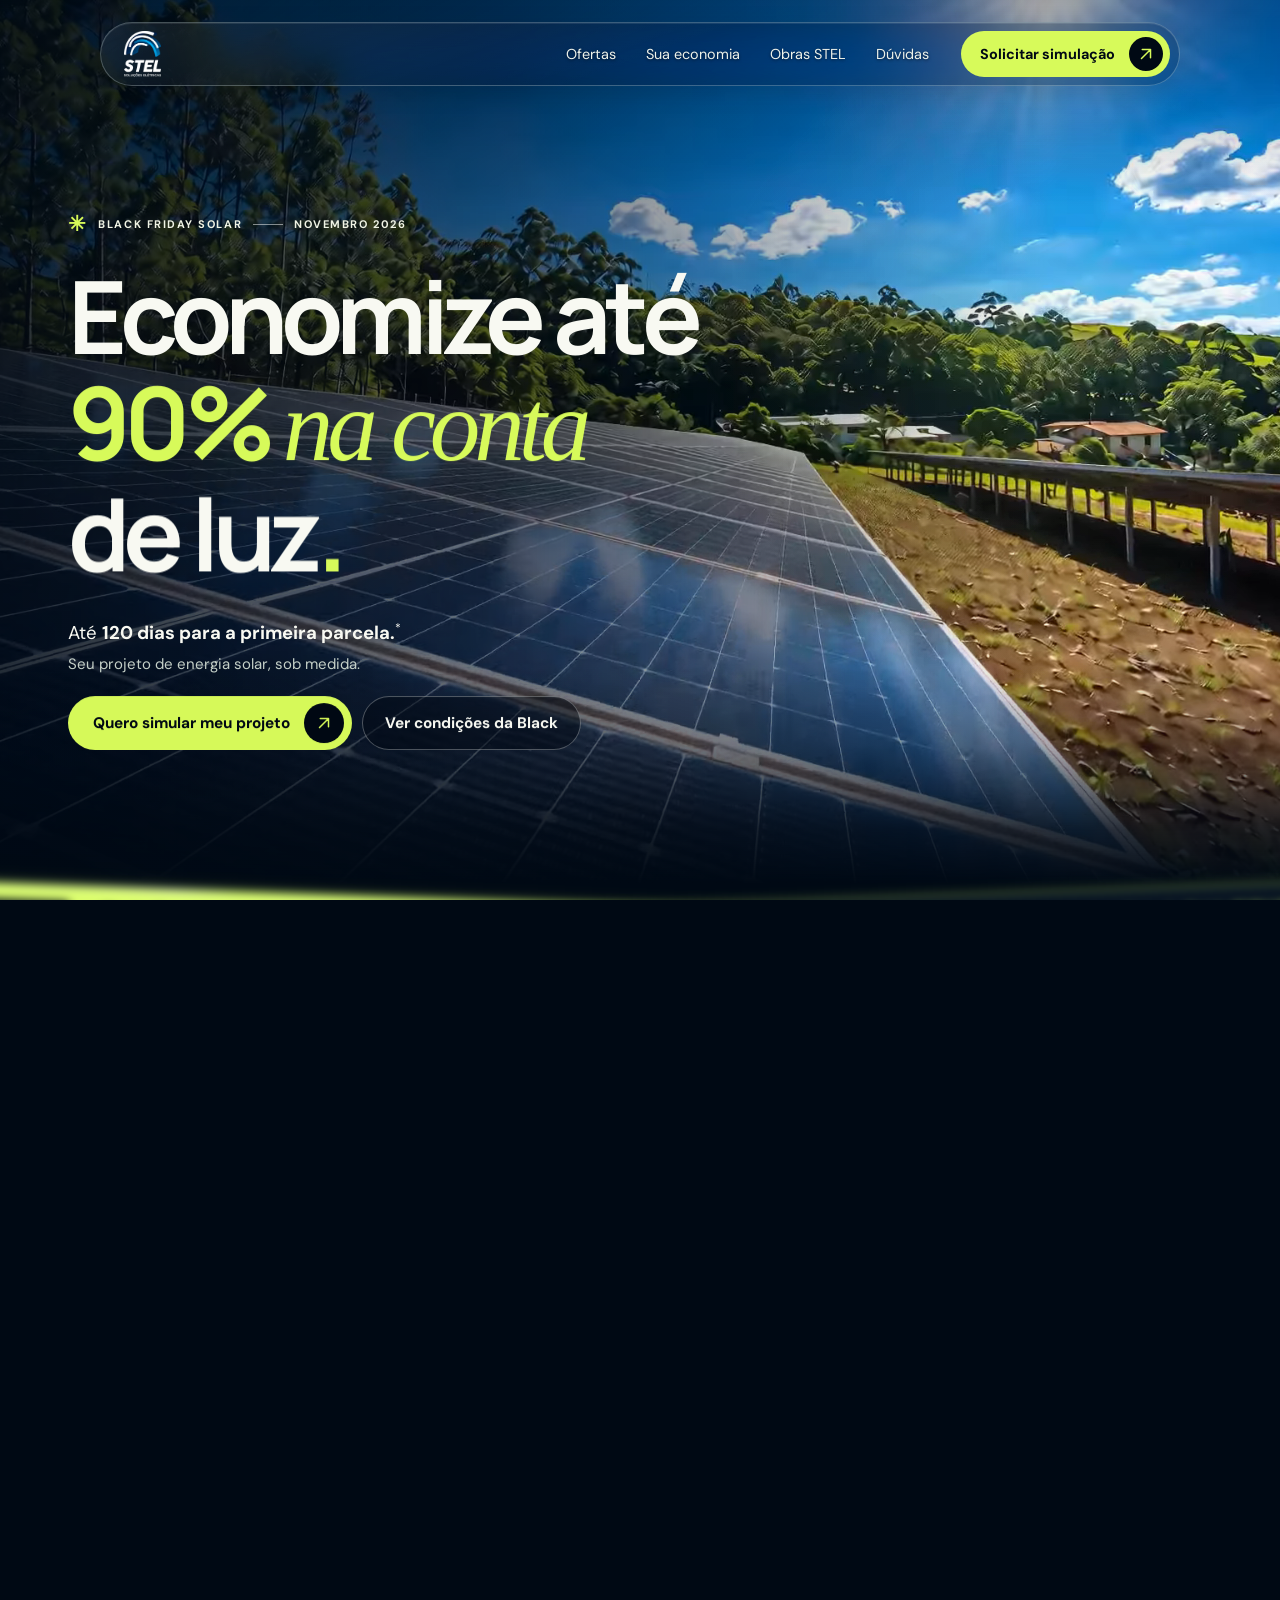
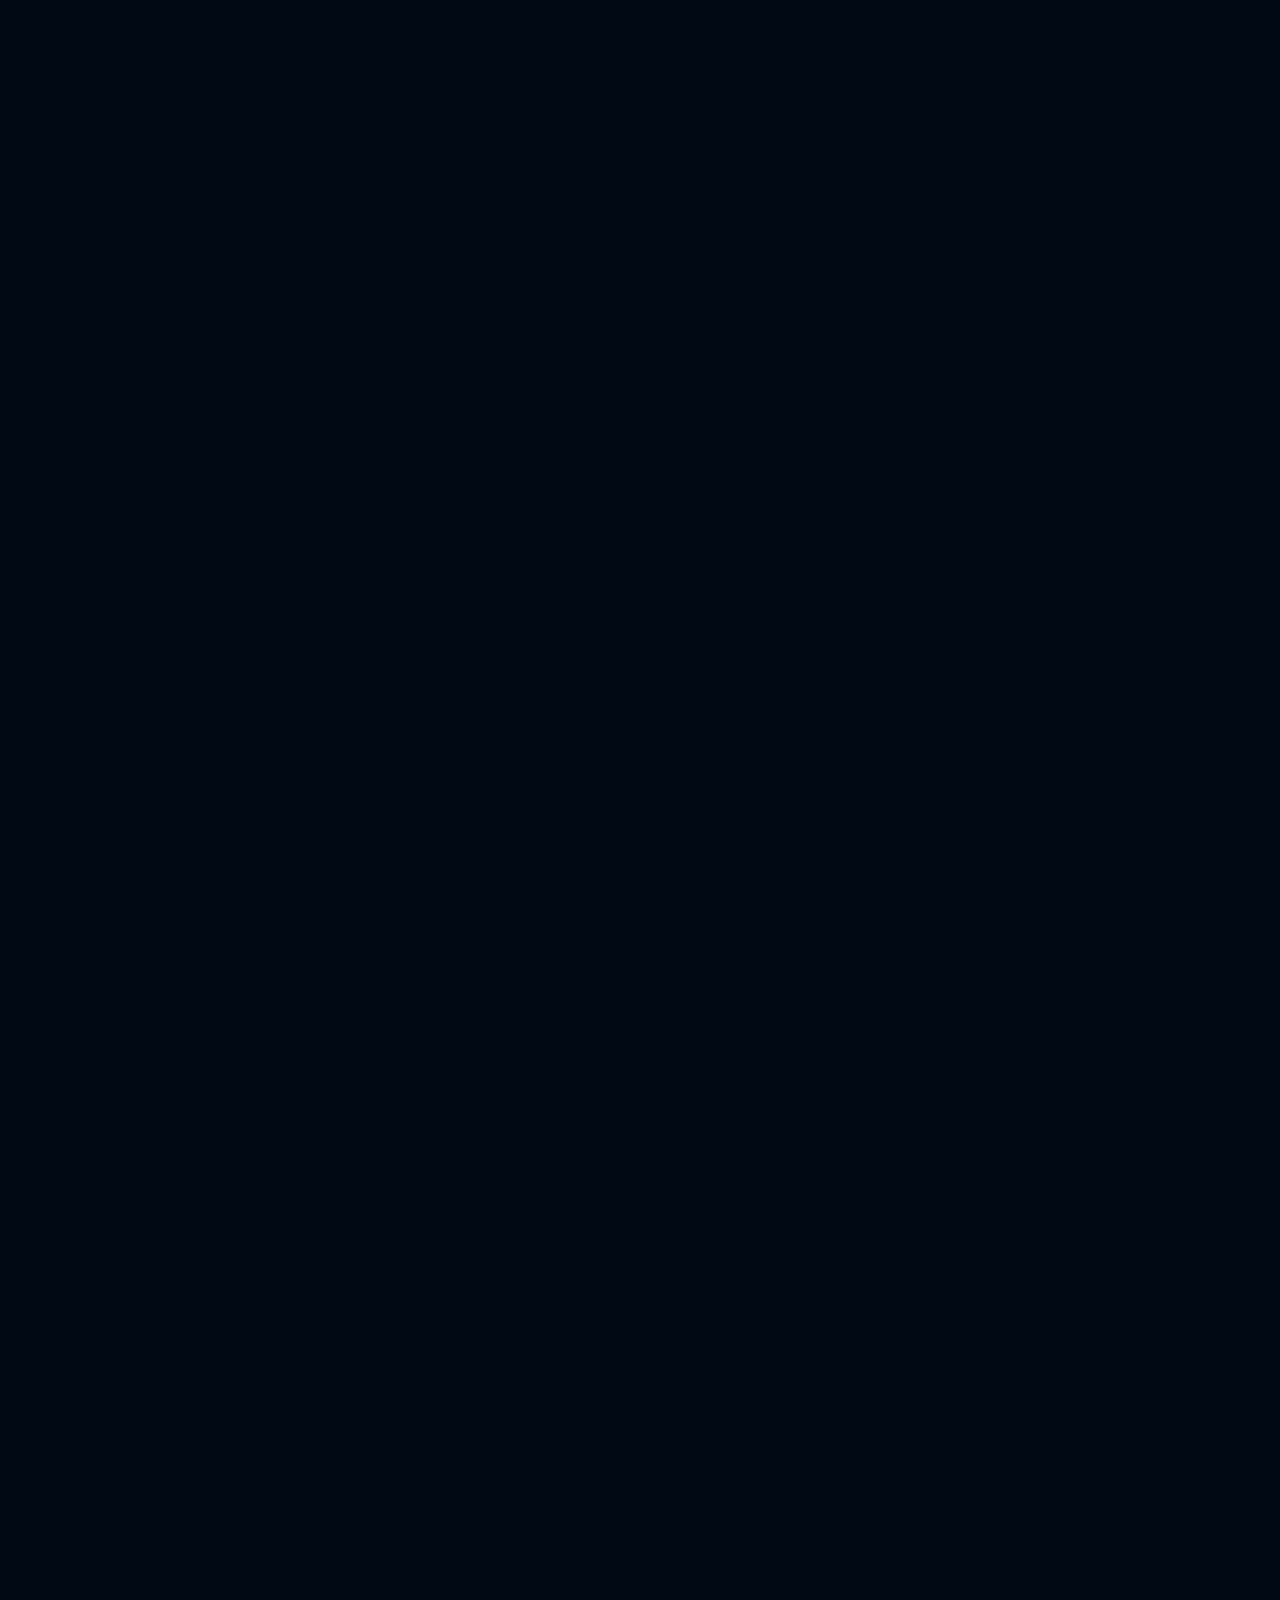
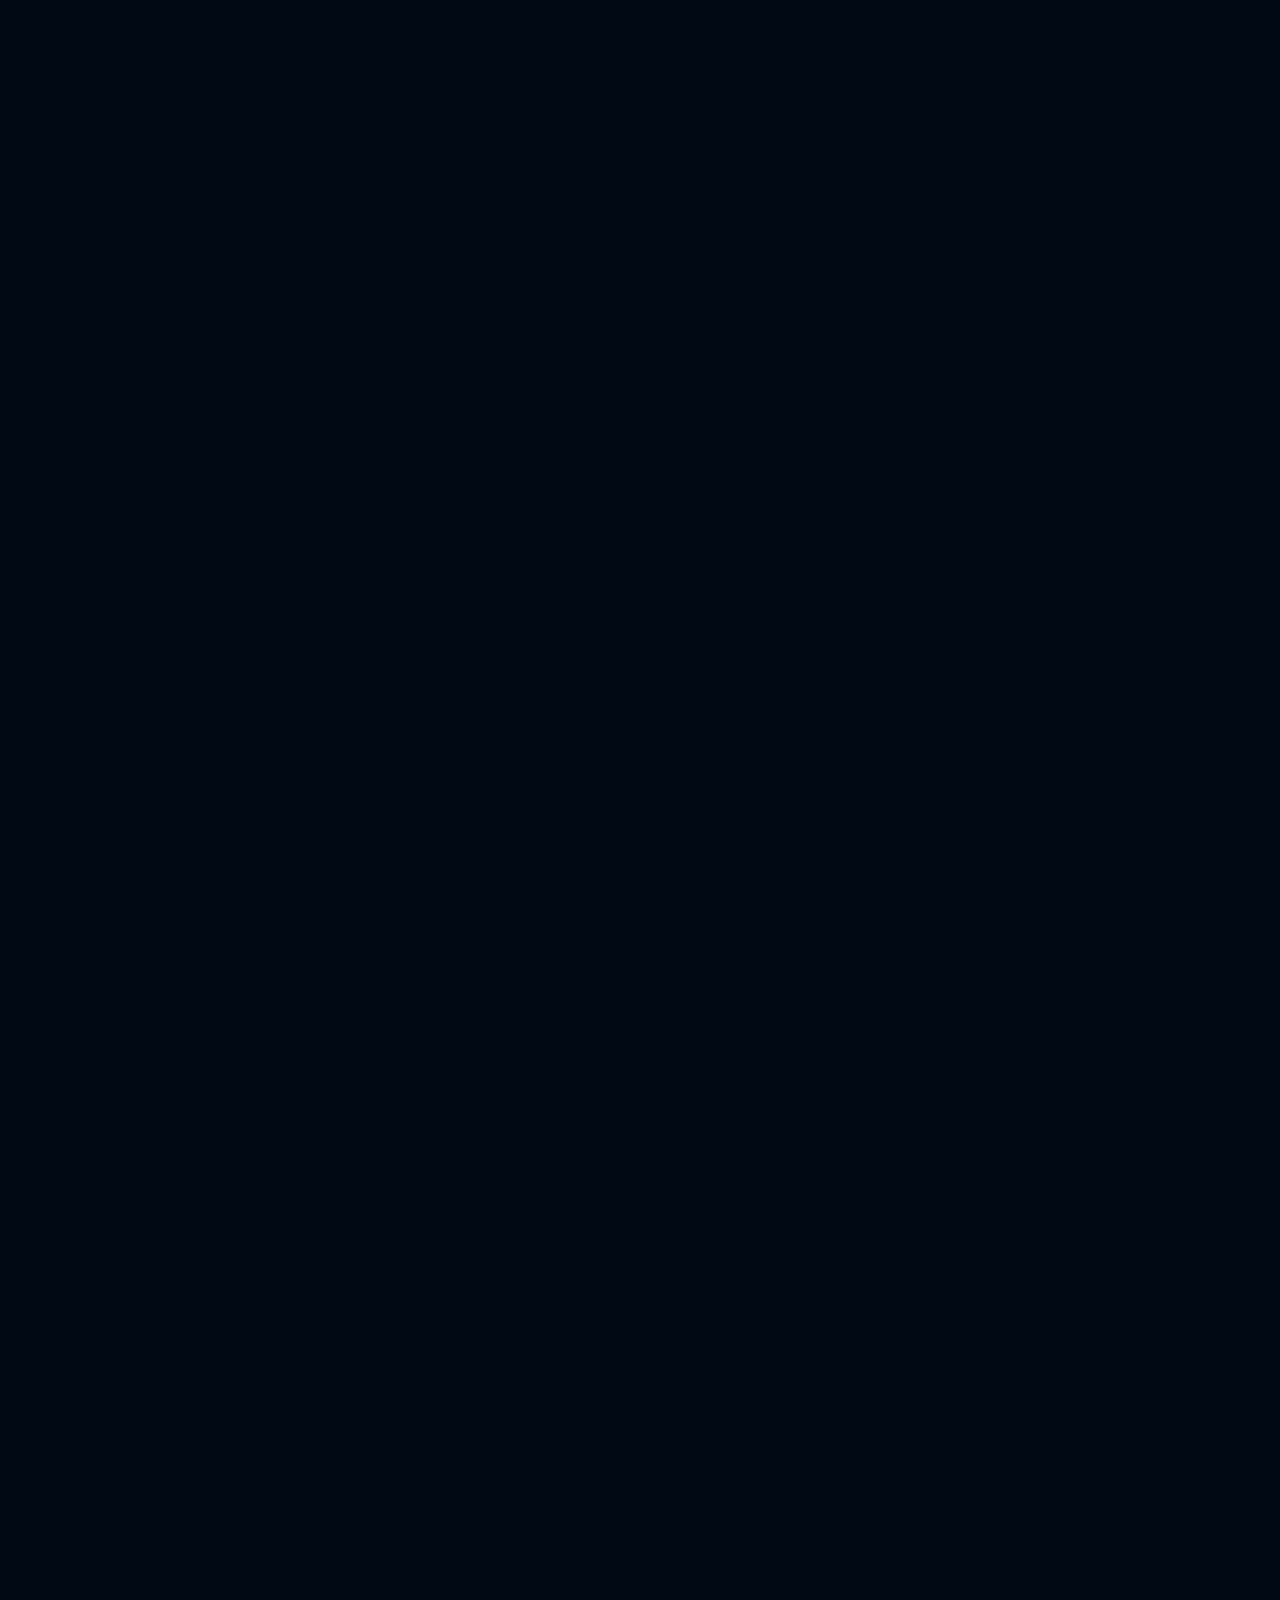
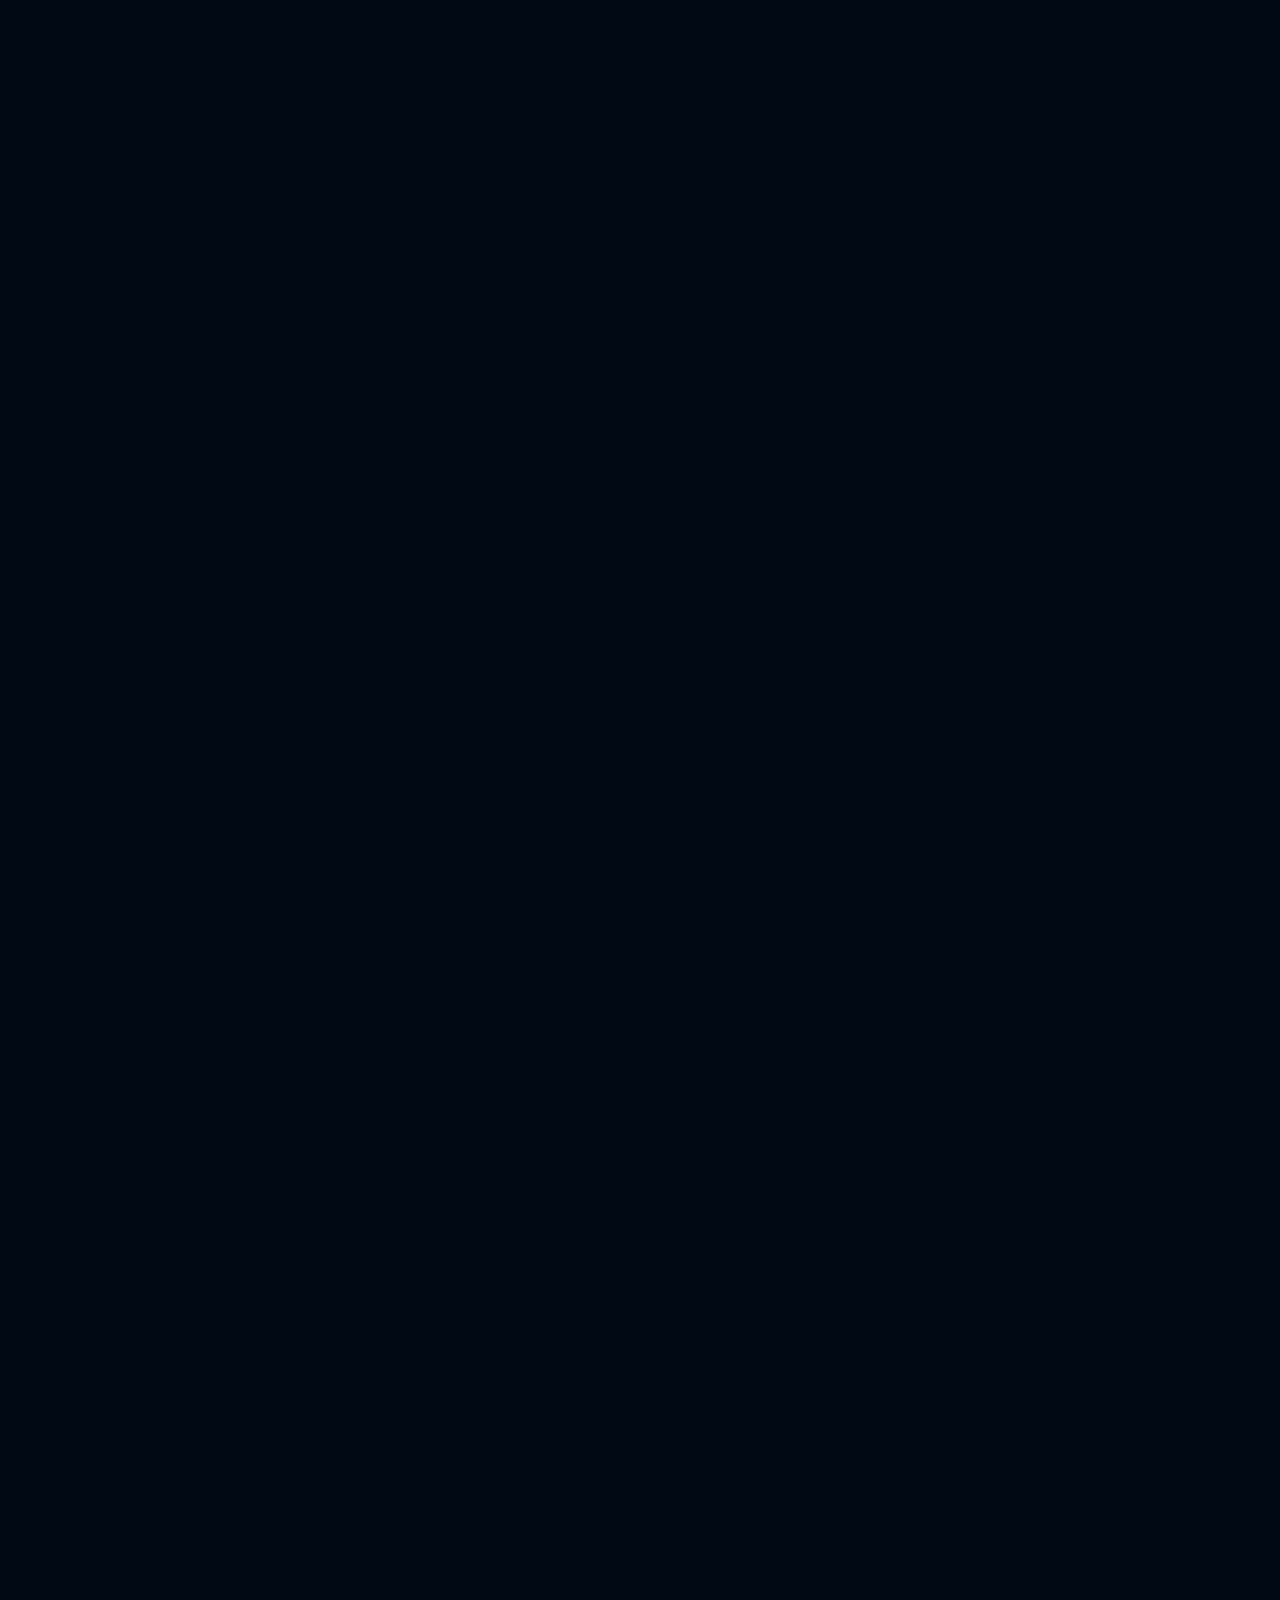
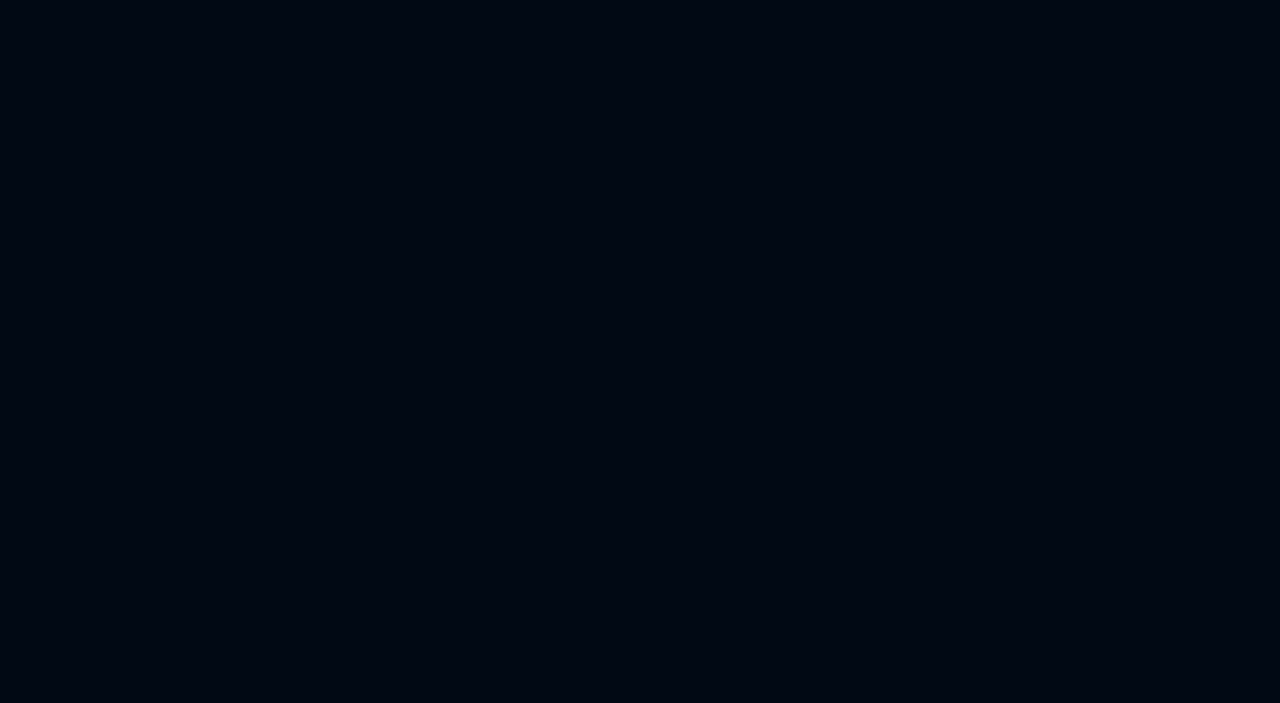
==== commit 5e6ba1cd: "V10.6: aviso com fade e blur suaves e janela de scroll estavel" ====
--- a/index.html
+++ b/index.html
@@ -12,7 +12,7 @@
 <link rel="stylesheet" href="stel-motion-v10-5.css">
 <link rel="stylesheet" href="stel-slider-v09-1.css">
 <link rel="stylesheet" href="stel-calc-3d-v10.css">
-<link rel="stylesheet" href="stel-aviso-v09-8.css">
+<link rel="stylesheet" href="stel-aviso-v10-6.css">
 <link rel="stylesheet" href="stel-solar-v08-1.css">
 <link rel="stylesheet" href="stel-faq-v09-7.css">
 <link rel="stylesheet" href="stel-effects-v10-4.css">
@@ -203,7 +203,7 @@
   </div>
   <a class="pill st-bf-float-cta" href="#cadastro" tabindex="-1">Simular <span class="arrow-disc" aria-hidden="true"><svg viewBox="0 0 24 24"><path d="M6 18 18 6M7 6h11v11"/></svg></span></a>
 </aside>
-<script defer src="stel-aviso-v09-9.js"></script>
+<script defer src="stel-aviso-v10-6.js"></script>
 <script defer src="stel-calc-3d-v10-2.js"></script>
 <script defer src="stel-effects-v10-3.js"></script>
 <!-- NPS CENTRAL — INÍCIO -->
--- a/stel-aviso-v10-6.css
+++ b/stel-aviso-v10-6.css
@@ -0,0 +1,81 @@
+/* STEL V10.6 — fixed campaign notice, below the central NPS launcher (2147483000). */
+.st-bf-float{
+ position:fixed;z-index:2147482000;
+ bottom:max(22px,env(safe-area-inset-bottom));left:20px;right:196px;
+ width:auto;max-width:780px;margin-inline:auto;
+ display:flex;align-items:center;gap:14px;padding:10px 11px 10px 15px;
+ color:var(--white);background:linear-gradient(115deg,#152631f7,#07121efc 65%);
+ border:1px solid #d7fa5a70;border-radius:22px;
+ box-shadow:0 12px 32px #0008,inset 0 1px #ffffff12;
+ opacity:0;visibility:hidden;pointer-events:none;
+ transform:translate3d(0,14px,0);
+ filter:blur(7px);
+ transition:opacity .7s cubic-bezier(.22,.61,.36,1),filter .7s cubic-bezier(.22,.61,.36,1),transform .7s cubic-bezier(.22,.61,.36,1),visibility 0s linear .7s;
+ font-family:"DM Sans",Arial,sans-serif;
+}
+.st-bf-float.is-visible{visibility:visible;opacity:1;pointer-events:auto;transform:translate3d(0,0,0);filter:blur(0);transition-delay:0s}
+.st-bf-float-icon{display:grid;place-items:center;flex:0 0 39px;height:39px;border-radius:50%;color:var(--ink);background:var(--lime);font-size:24px;line-height:1}
+.st-bf-float-copy{display:grid;gap:3px;min-width:0;flex:1}
+.st-bf-float-copy strong{font:750 16px/1.25 Manrope,Arial,sans-serif;color:var(--lime)}
+.st-bf-float-copy>span{font-size:13px;line-height:1.4;color:#e7edf0;overflow-wrap:anywhere}
+.st-bf-float-copy b{white-space:nowrap;font-weight:700;color:var(--white)}
+
+
+
+
+@media(max-width:800px){
+ .st-bf-float{left:12px;right:12px;bottom:calc(76px + env(safe-area-inset-bottom,0px));padding:9px 9px 9px 11px;gap:9px;border-radius:17px}
+ .st-bf-float-icon{flex-basis:30px;height:30px;font-size:19px}
+ .st-bf-float-copy strong{font-size:14px}
+ .st-bf-float-copy>span{font-size:11.5px;line-height:1.35}
+ 
+ 
+}
+@media(max-width:360px){.st-bf-float-icon{display:none}.st-bf-float-copy>span{font-size:11px}}
+@media(prefers-reduced-motion:reduce){.st-bf-float,.st-bf-float.is-visible{transform:none;filter:none;transition:none}.st-bf-float.is-visible{opacity:1}}
+
+/* Larger neon campaign alert. Animated angle paints only the narrow border. */
+@property --bf-neon-angle{syntax:"<angle>";initial-value:0deg;inherits:false}
+.st-bf-float{
+ --bf-neon-angle:0deg;
+ max-width:940px;right:196px;gap:18px;padding:15px 15px 15px 20px;
+ border:2px solid #d7fa5a;
+ border-radius:26px;
+ background:linear-gradient(115deg,#152631,#07121e 65%);
+ box-shadow:0 0 10px #d7fa5a66,0 0 24px #d7fa5a32,0 12px 32px #0009,inset 0 1px #ffffff12;
+}
+@supports(background:conic-gradient(from 0deg,red,blue)){
+ .st-bf-float{
+  border-color:transparent;
+  background:linear-gradient(115deg,#152631,#07121e 65%) padding-box,
+    conic-gradient(from var(--bf-neon-angle),#789c29 0deg,#d7fa5a 45deg,#f6ffd9 65deg,#d7fa5a 85deg,#526e22 145deg,#a6d23d 200deg,#d7fa5a 245deg,#f6ffd9 265deg,#d7fa5a 285deg,#526e22 330deg,#789c29 360deg) border-box;
+ }
+ .st-bf-float{animation:st-bf-neon-orbit 3.8s linear infinite;animation-play-state:paused}
+ .st-bf-float.is-visible{animation-play-state:running}
+}
+@keyframes st-bf-neon-orbit{to{--bf-neon-angle:360deg}}
+.st-bf-float-icon{flex-basis:48px;height:48px;font-size:29px;box-shadow:0 0 16px #d7fa5a44}
+.st-bf-float-copy{gap:4px}
+.st-bf-float-copy strong{font-size:21px;line-height:1.24;letter-spacing:-.035em}
+.st-bf-float-copy>span{font-size:15px;line-height:1.4}
+
+
+@media(max-width:800px){
+ .st-bf-float{left:12px;right:12px;bottom:calc(80px + env(safe-area-inset-bottom,0px));padding:12px 10px 12px 12px;gap:10px;border-radius:20px;box-shadow:0 0 9px #d7fa5a55,0 0 19px #d7fa5a29,0 8px 24px #0008}
+ .st-bf-float-icon{flex-basis:35px;height:35px;font-size:23px}
+ .st-bf-float-copy strong{font-size:16px}
+ .st-bf-float-copy>span{font-size:12px}
+ 
+ 
+}
+@media(max-width:360px){.st-bf-float-icon{display:none}.st-bf-float-copy>span{font-size:11.5px}.st-bf-float-copy strong{font-size:15px}}
+@media(prefers-reduced-motion:reduce){.st-bf-float{animation:none!important}}
+
+/* Use the shared .pill and .arrow-disc design and hover behavior. */
+.st-bf-float .st-bf-float-cta{flex:none;white-space:nowrap}
+.st-bf-float .st-bf-float-cta:focus-visible{outline:2px solid var(--white);outline-offset:3px}
+@media(max-width:800px){
+ .st-bf-float .st-bf-float-cta{gap:8px;min-height:46px;padding:5px 6px 5px 14px;font-size:.86rem}
+ .st-bf-float .st-bf-float-cta .arrow-disc{width:34px}
+}
+@media(max-width:360px){.st-bf-float .st-bf-float-cta{gap:6px;padding-left:11px}.st-bf-float .st-bf-float-cta .arrow-disc{width:30px}}
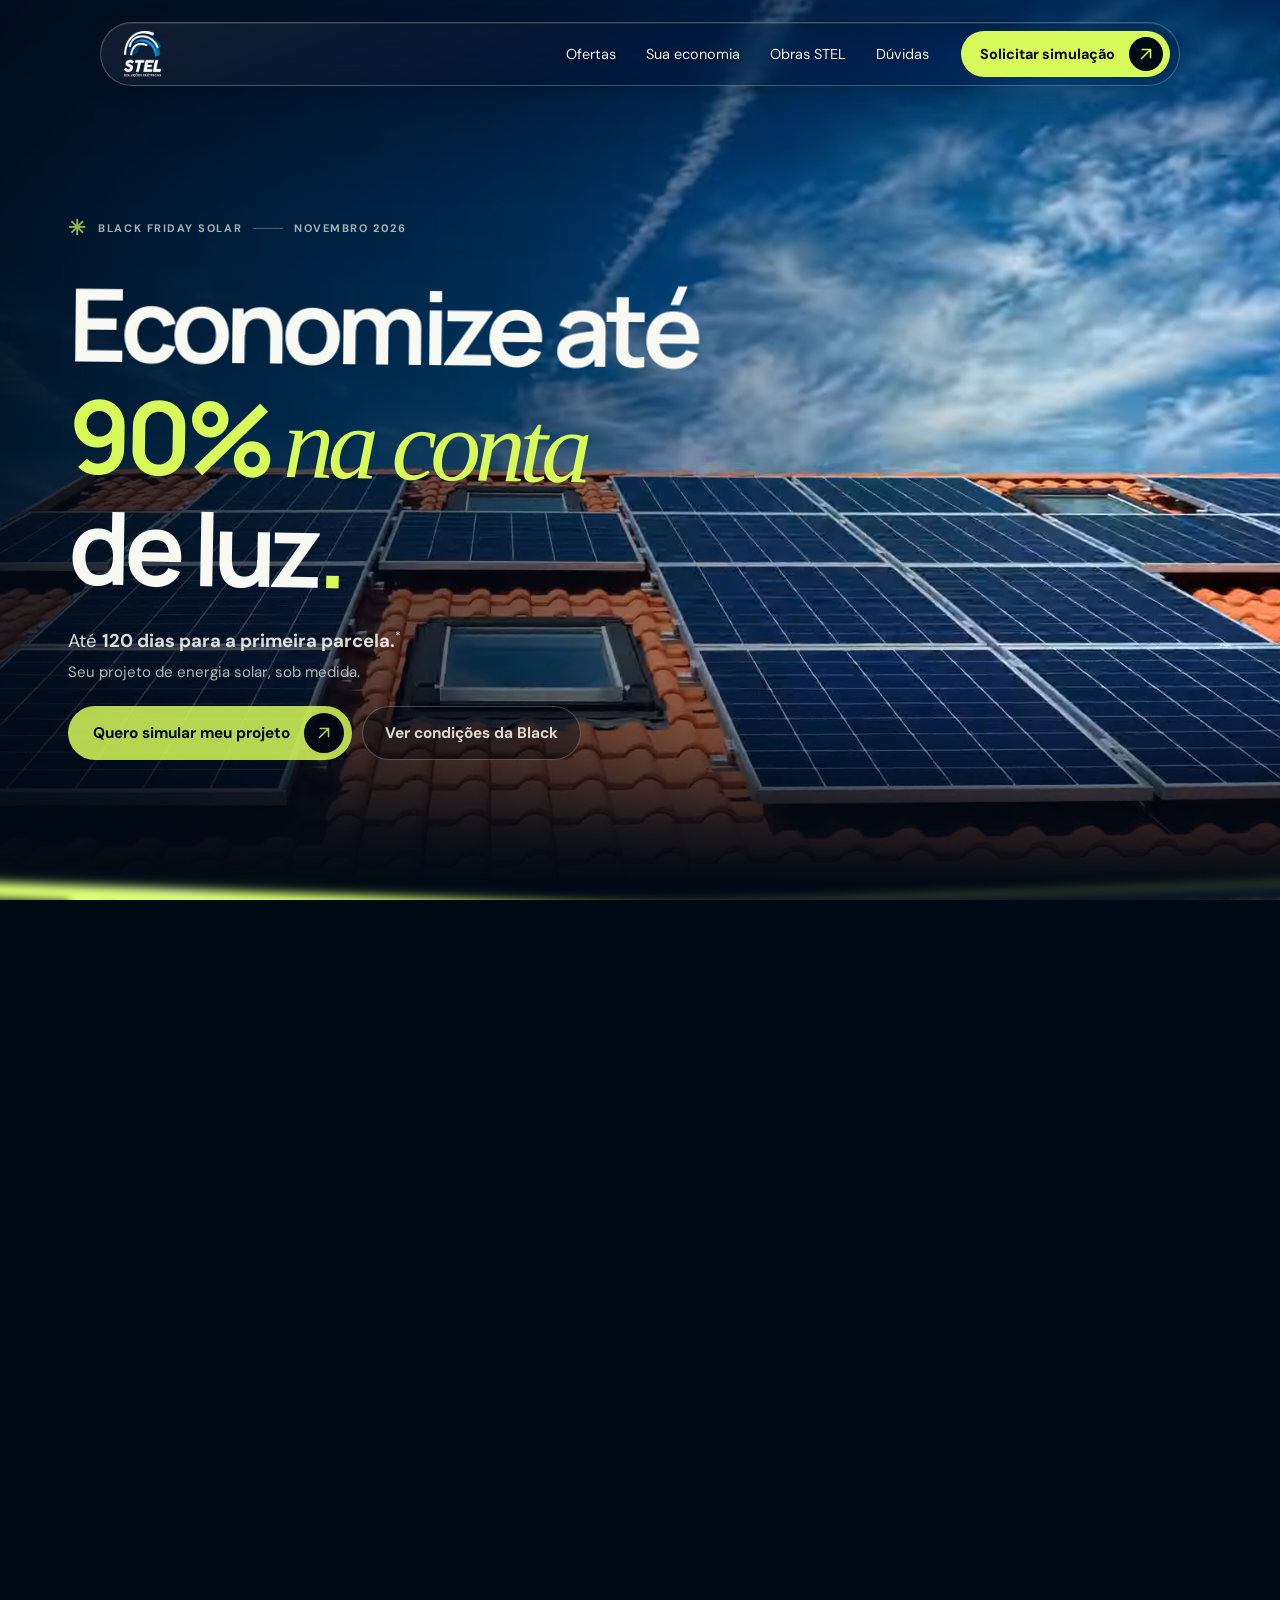
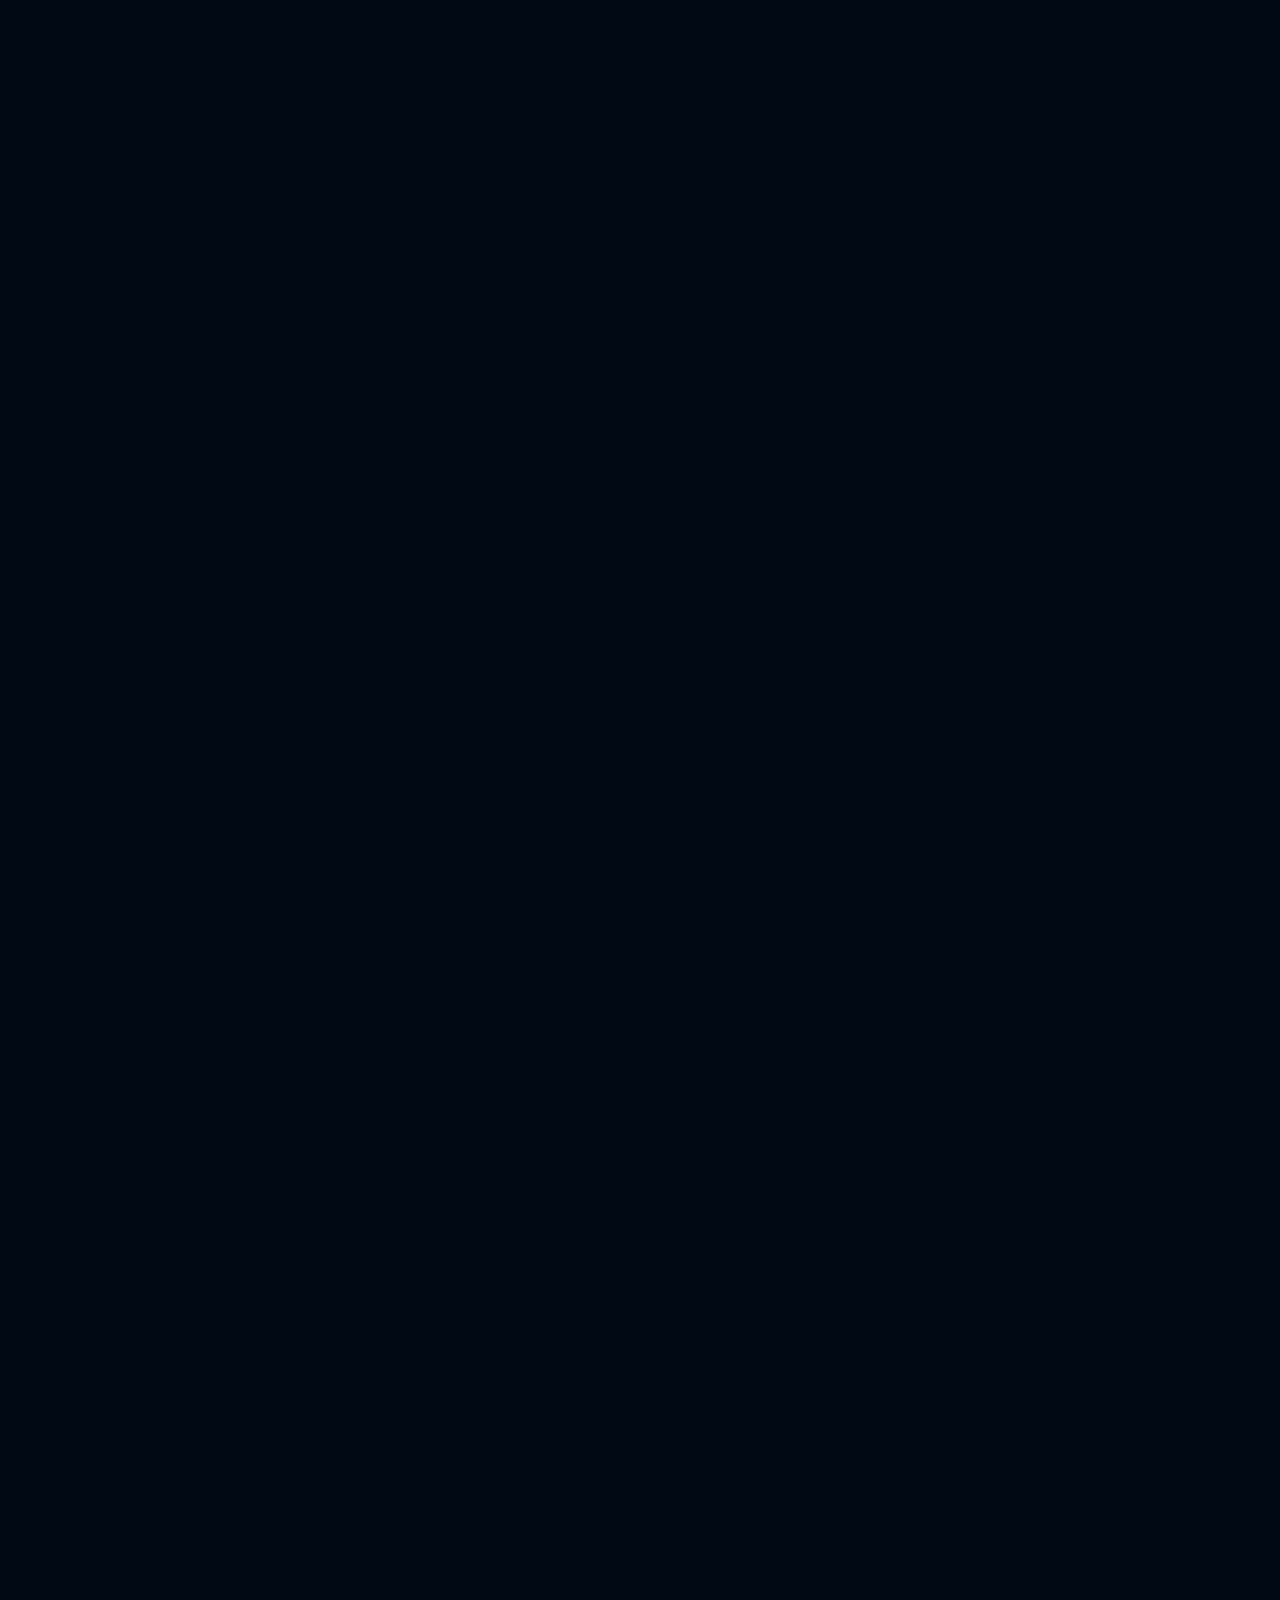
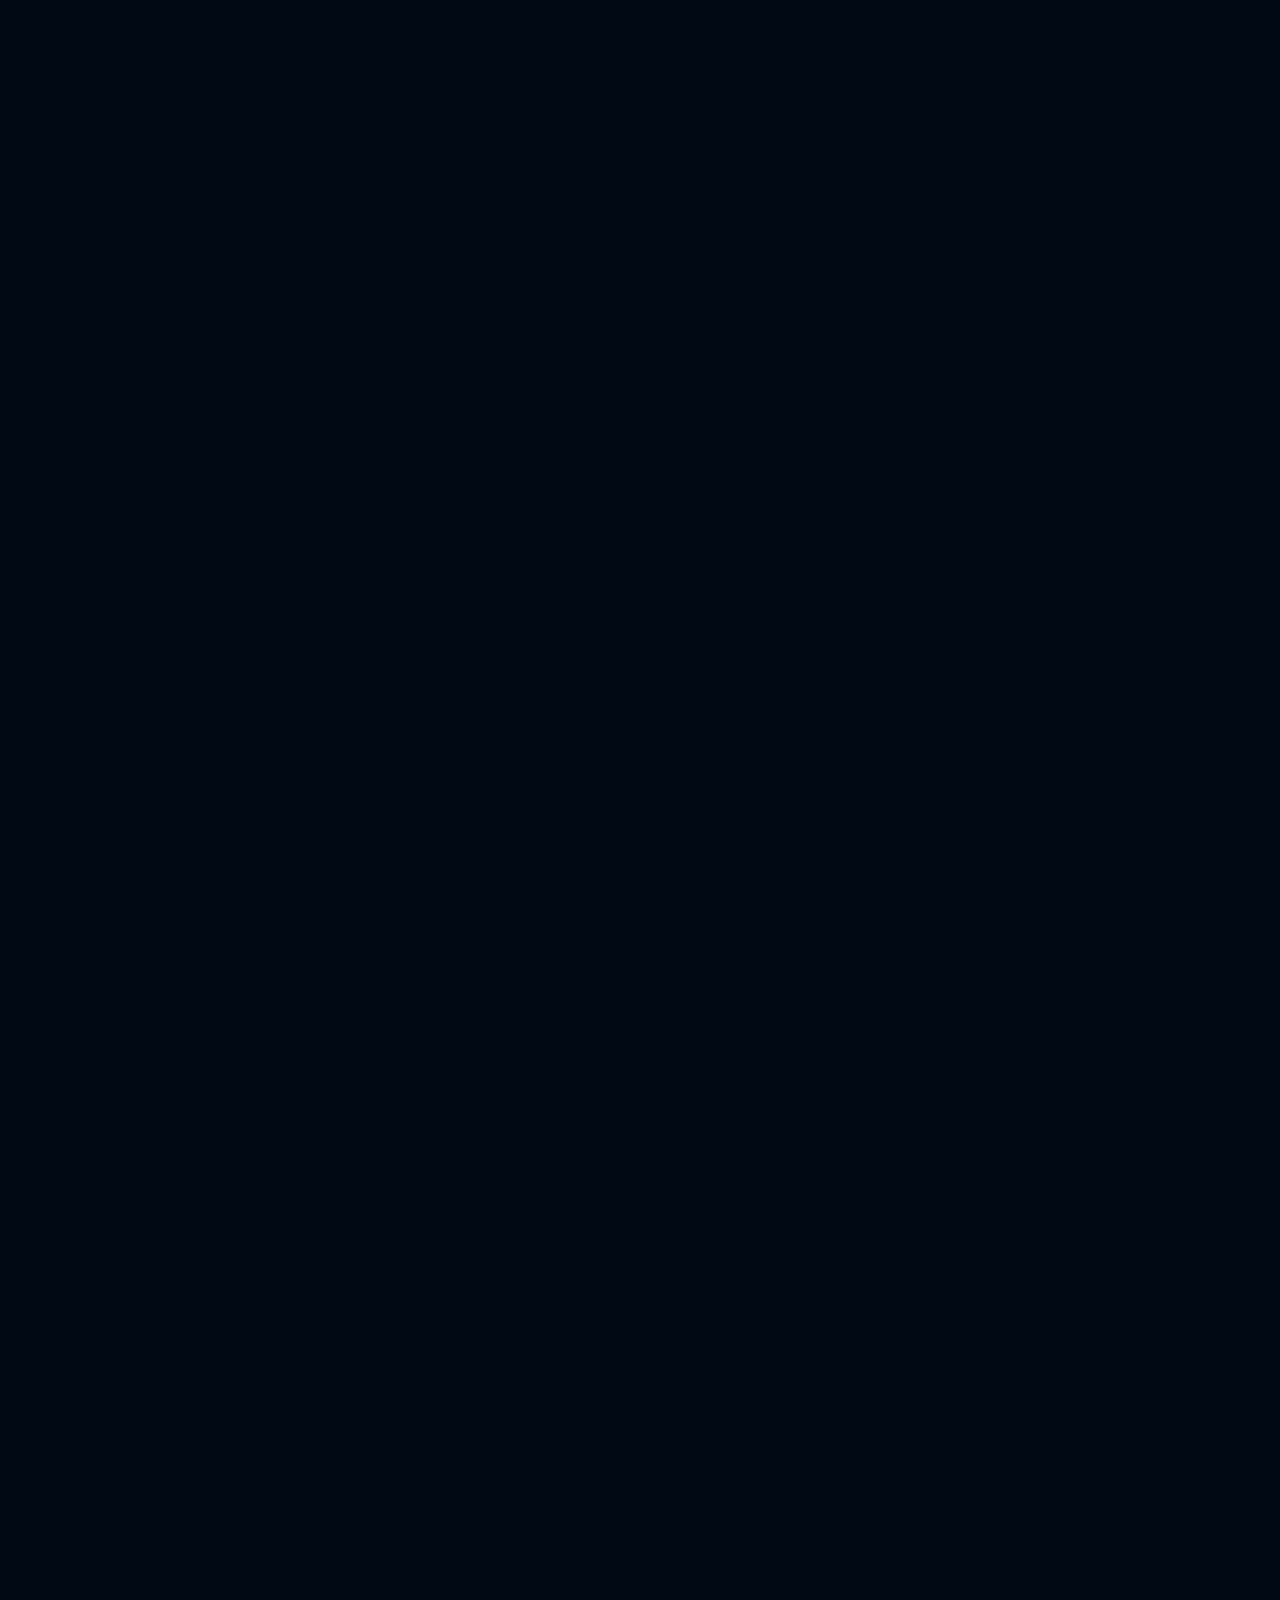
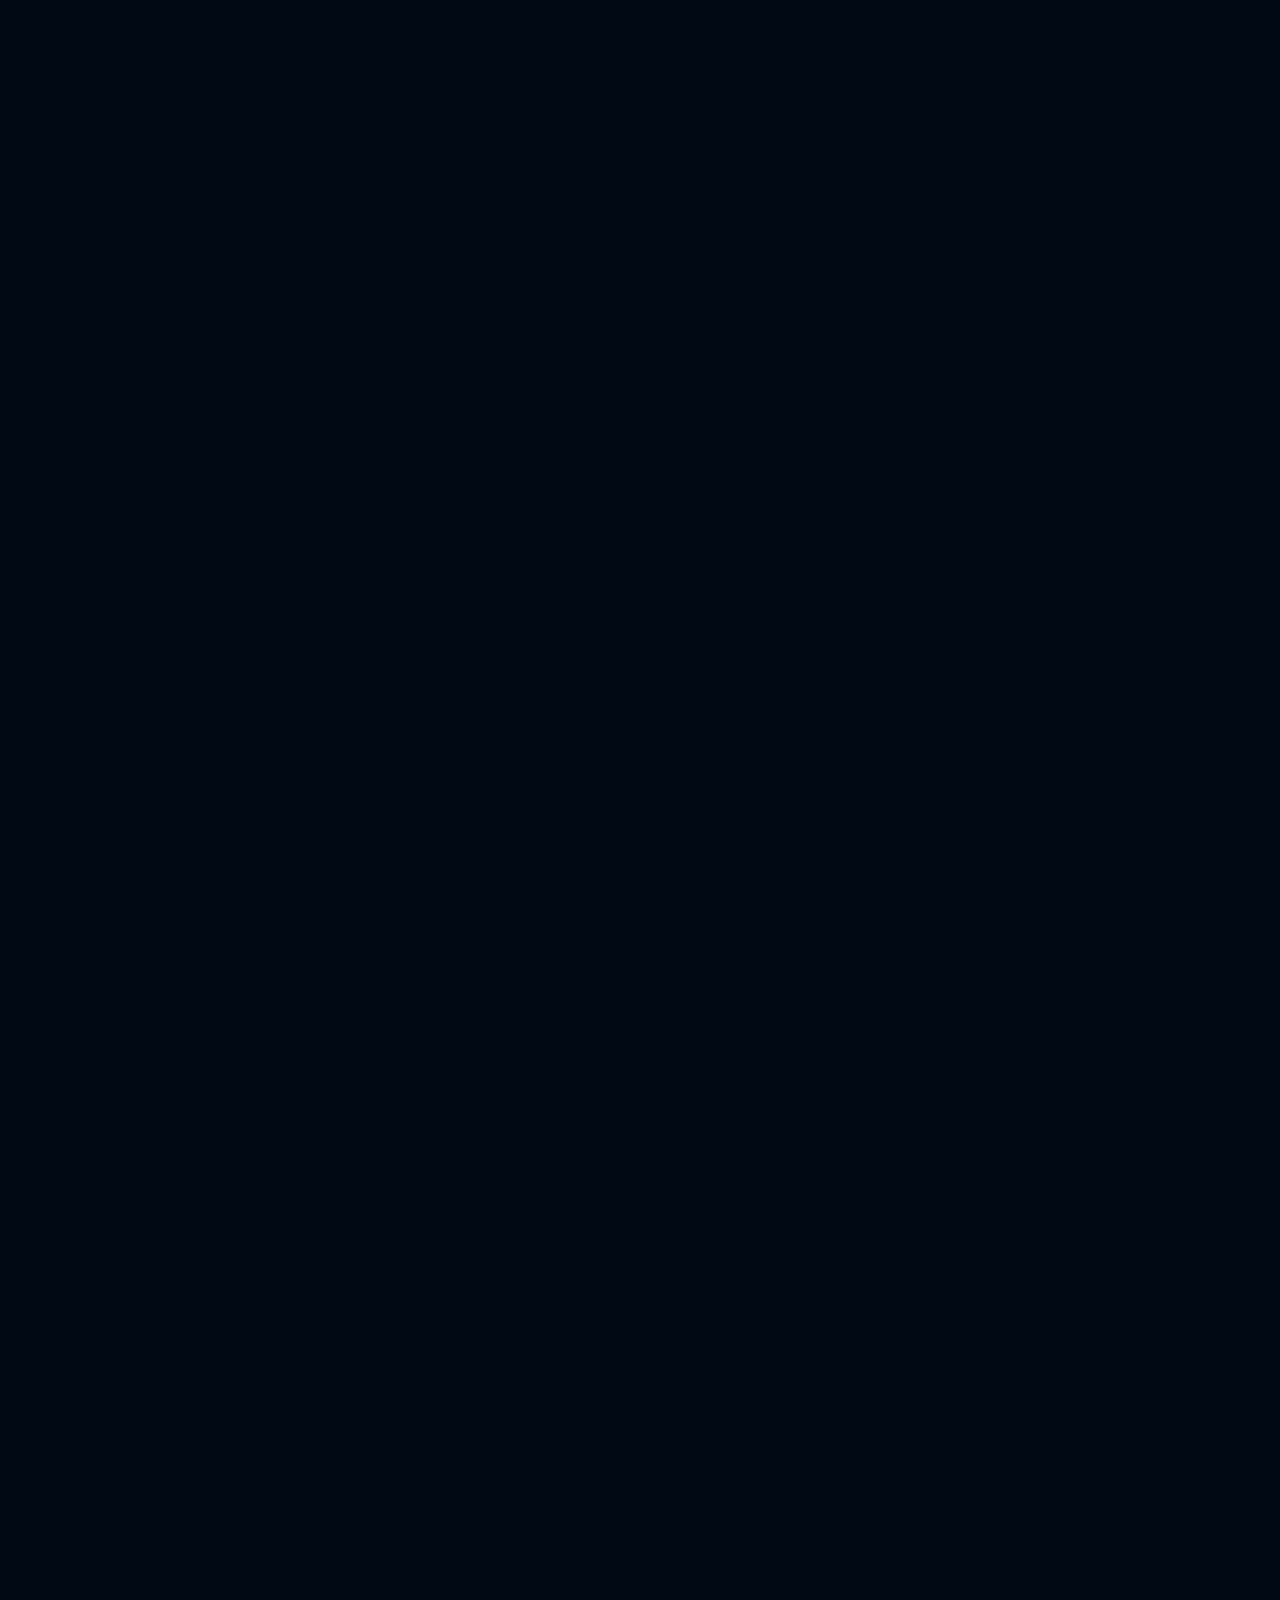
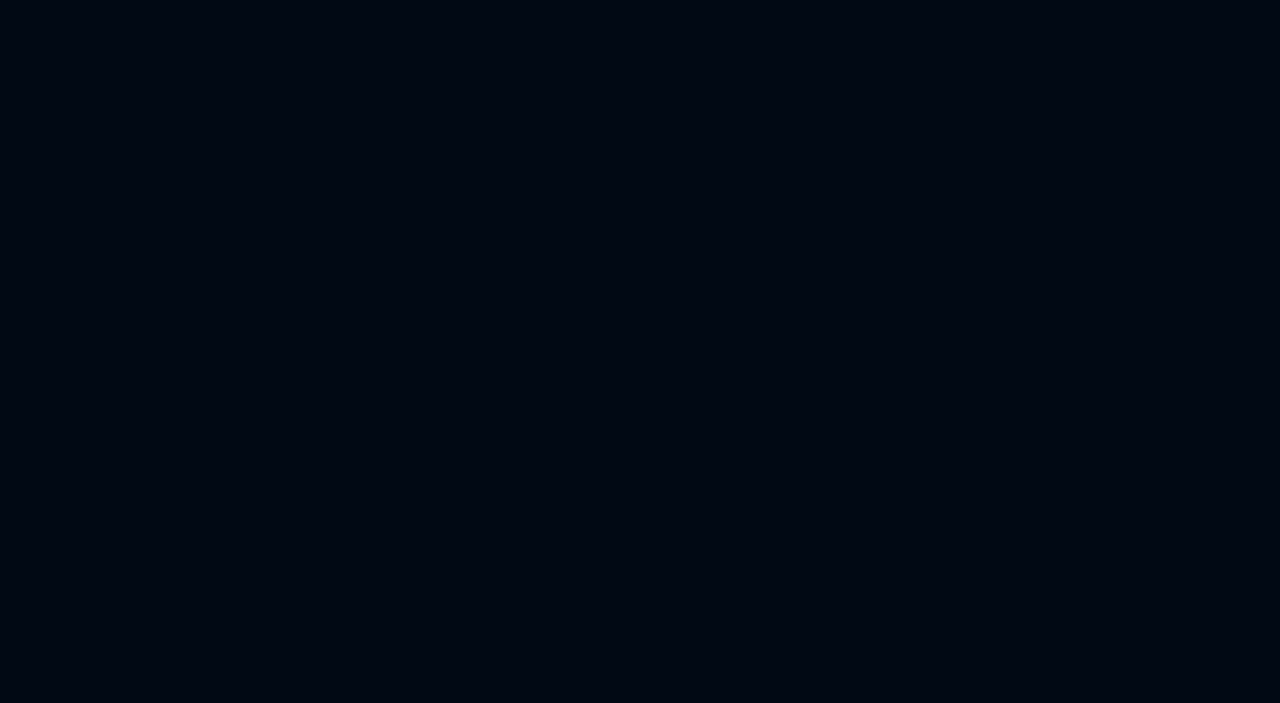
==== commit 087fd94c: "V10.7: contador compacto sincronizado no aviso flutuante" ====
--- a/index.html
+++ b/index.html
@@ -12,7 +12,7 @@
 <link rel="stylesheet" href="stel-motion-v10-5.css">
 <link rel="stylesheet" href="stel-slider-v09-1.css">
 <link rel="stylesheet" href="stel-calc-3d-v10.css">
-<link rel="stylesheet" href="stel-aviso-v10-6.css">
+<link rel="stylesheet" href="stel-aviso-v10-7.css">
 <link rel="stylesheet" href="stel-solar-v08-1.css">
 <link rel="stylesheet" href="stel-faq-v09-7.css">
 <link rel="stylesheet" href="stel-effects-v10-4.css">
@@ -201,11 +201,17 @@
     <strong>Black Friday Solar</strong>
     <span>Feirão Solar: condições especiais até <b>30/11/2026*</b></span>
   </div>
+  <div class="st-bf-countdown" role="timer" aria-label="Tempo restante da campanha" aria-live="off">
+    <div class="st-bf-count-unit"><b id="bf-cd-d">00</b><small>dias</small></div>
+    <div class="st-bf-count-unit"><b id="bf-cd-h">00</b><small>horas</small></div>
+    <div class="st-bf-count-unit"><b id="bf-cd-m">00</b><small>min</small></div>
+    <div class="st-bf-count-unit"><b id="bf-cd-s">00</b><small>seg</small></div>
+  </div>
   <a class="pill st-bf-float-cta" href="#cadastro" tabindex="-1">Simular <span class="arrow-disc" aria-hidden="true"><svg viewBox="0 0 24 24"><path d="M6 18 18 6M7 6h11v11"/></svg></span></a>
 </aside>
 <script defer src="stel-aviso-v10-6.js"></script>
 <script defer src="stel-calc-3d-v10-2.js"></script>
-<script defer src="stel-effects-v10-3.js"></script>
+<script defer src="stel-effects-v10-7.js"></script>
 <!-- NPS CENTRAL — INÍCIO -->
 <kloh-nps-popup
   site-id="stel-energia"
--- a/stel-aviso-v10-7.css
+++ b/stel-aviso-v10-7.css
@@ -0,0 +1,113 @@
+/* STEL V10.6 — fixed campaign notice, below the central NPS launcher (2147483000). */
+.st-bf-float{
+ position:fixed;z-index:2147482000;
+ bottom:max(22px,env(safe-area-inset-bottom));left:20px;right:196px;
+ width:auto;max-width:780px;margin-inline:auto;
+ display:flex;align-items:center;gap:14px;padding:10px 11px 10px 15px;
+ color:var(--white);background:linear-gradient(115deg,#152631f7,#07121efc 65%);
+ border:1px solid #d7fa5a70;border-radius:22px;
+ box-shadow:0 12px 32px #0008,inset 0 1px #ffffff12;
+ opacity:0;visibility:hidden;pointer-events:none;
+ transform:translate3d(0,14px,0);
+ filter:blur(7px);
+ transition:opacity .7s cubic-bezier(.22,.61,.36,1),filter .7s cubic-bezier(.22,.61,.36,1),transform .7s cubic-bezier(.22,.61,.36,1),visibility 0s linear .7s;
+ font-family:"DM Sans",Arial,sans-serif;
+}
+.st-bf-float.is-visible{visibility:visible;opacity:1;pointer-events:auto;transform:translate3d(0,0,0);filter:blur(0);transition-delay:0s}
+.st-bf-float-icon{display:grid;place-items:center;flex:0 0 39px;height:39px;border-radius:50%;color:var(--ink);background:var(--lime);font-size:24px;line-height:1}
+.st-bf-float-copy{display:grid;gap:3px;min-width:0;flex:1}
+.st-bf-float-copy strong{font:750 16px/1.25 Manrope,Arial,sans-serif;color:var(--lime)}
+.st-bf-float-copy>span{font-size:13px;line-height:1.4;color:#e7edf0;overflow-wrap:anywhere}
+.st-bf-float-copy b{white-space:nowrap;font-weight:700;color:var(--white)}
+
+
+
+
+@media(max-width:800px){
+ .st-bf-float{left:12px;right:12px;bottom:calc(76px + env(safe-area-inset-bottom,0px));padding:9px 9px 9px 11px;gap:9px;border-radius:17px}
+ .st-bf-float-icon{flex-basis:30px;height:30px;font-size:19px}
+ .st-bf-float-copy strong{font-size:14px}
+ .st-bf-float-copy>span{font-size:11.5px;line-height:1.35}
+ 
+ 
+}
+@media(max-width:360px){.st-bf-float-icon{display:none}.st-bf-float-copy>span{font-size:11px}}
+@media(prefers-reduced-motion:reduce){.st-bf-float,.st-bf-float.is-visible{transform:none;filter:none;transition:none}.st-bf-float.is-visible{opacity:1}}
+
+/* Larger neon campaign alert. Animated angle paints only the narrow border. */
+@property --bf-neon-angle{syntax:"<angle>";initial-value:0deg;inherits:false}
+.st-bf-float{
+ --bf-neon-angle:0deg;
+ max-width:940px;right:196px;gap:18px;padding:15px 15px 15px 20px;
+ border:2px solid #d7fa5a;
+ border-radius:26px;
+ background:linear-gradient(115deg,#152631,#07121e 65%);
+ box-shadow:0 0 10px #d7fa5a66,0 0 24px #d7fa5a32,0 12px 32px #0009,inset 0 1px #ffffff12;
+}
+@supports(background:conic-gradient(from 0deg,red,blue)){
+ .st-bf-float{
+  border-color:transparent;
+  background:linear-gradient(115deg,#152631,#07121e 65%) padding-box,
+    conic-gradient(from var(--bf-neon-angle),#789c29 0deg,#d7fa5a 45deg,#f6ffd9 65deg,#d7fa5a 85deg,#526e22 145deg,#a6d23d 200deg,#d7fa5a 245deg,#f6ffd9 265deg,#d7fa5a 285deg,#526e22 330deg,#789c29 360deg) border-box;
+ }
+ .st-bf-float{animation:st-bf-neon-orbit 3.8s linear infinite;animation-play-state:paused}
+ .st-bf-float.is-visible{animation-play-state:running}
+}
+@keyframes st-bf-neon-orbit{to{--bf-neon-angle:360deg}}
+.st-bf-float-icon{flex-basis:48px;height:48px;font-size:29px;box-shadow:0 0 16px #d7fa5a44}
+.st-bf-float-copy{gap:4px}
+.st-bf-float-copy strong{font-size:21px;line-height:1.24;letter-spacing:-.035em}
+.st-bf-float-copy>span{font-size:15px;line-height:1.4}
+
+
+@media(max-width:800px){
+ .st-bf-float{left:12px;right:12px;bottom:calc(80px + env(safe-area-inset-bottom,0px));padding:12px 10px 12px 12px;gap:10px;border-radius:20px;box-shadow:0 0 9px #d7fa5a55,0 0 19px #d7fa5a29,0 8px 24px #0008}
+ .st-bf-float-icon{flex-basis:35px;height:35px;font-size:23px}
+ .st-bf-float-copy strong{font-size:16px}
+ .st-bf-float-copy>span{font-size:12px}
+ 
+ 
+}
+@media(max-width:360px){.st-bf-float-icon{display:none}.st-bf-float-copy>span{font-size:11.5px}.st-bf-float-copy strong{font-size:15px}}
+@media(prefers-reduced-motion:reduce){.st-bf-float{animation:none!important}}
+
+/* Use the shared .pill and .arrow-disc design and hover behavior. */
+.st-bf-float .st-bf-float-cta{flex:none;white-space:nowrap}
+.st-bf-float .st-bf-float-cta:focus-visible{outline:2px solid var(--white);outline-offset:3px}
+@media(max-width:800px){
+ .st-bf-float .st-bf-float-cta{gap:8px;min-height:46px;padding:5px 6px 5px 14px;font-size:.86rem}
+ .st-bf-float .st-bf-float-cta .arrow-disc{width:34px}
+}
+@media(max-width:360px){.st-bf-float .st-bf-float-cta{gap:6px;padding-left:11px}.st-bf-float .st-bf-float-cta .arrow-disc{width:30px}}
+
+/* V10.7 — compact synchronized countdown in the floating campaign notice. */
+.st-bf-float{max-width:1040px;gap:14px}
+.st-bf-countdown{display:grid;grid-template-columns:repeat(4,minmax(0,1fr));gap:5px;flex:0 0 224px;min-width:0}
+.st-bf-count-unit{display:flex;flex-direction:column;align-items:center;justify-content:center;min-width:0;min-height:56px;padding:4px 2px;border:1px solid #d7fa5a55;border-radius:10px;background:linear-gradient(155deg,#142533,#081420);box-shadow:inset 0 1px 0 #ffffff0f}
+.st-bf-count-unit:last-child{border-color:#d7fa5ab3}
+.st-bf-count-unit b{display:flex;justify-content:center;gap:0;color:var(--lime);font:750 25px/1.2 Manrope,Arial,sans-serif;font-variant-numeric:tabular-nums;letter-spacing:0}
+.st-bf-count-unit small{color:#c5cfd6;font:600 9px/1.2 "DM Sans",Arial,sans-serif;letter-spacing:.05em;text-transform:uppercase}
+.st-bf-countdown .st-roll-digit{display:block;position:relative;width:.65em;height:1.25em;overflow:hidden;text-align:center;flex:none}
+.st-bf-countdown .st-roll-digit>span{display:block;position:absolute;inset:0;line-height:1.25;white-space:nowrap}
+@media(max-width:1050px) and (min-width:801px){
+ .st-bf-float{gap:10px;padding-inline:13px}
+ .st-bf-float-icon{flex-basis:38px;height:38px;font-size:24px}
+ .st-bf-float-copy strong{font-size:18px}
+ .st-bf-float-copy>span{font-size:13px}
+ .st-bf-countdown{flex-basis:184px;gap:4px}
+ .st-bf-count-unit b{font-size:21px}
+ .st-bf-count-unit small{font-size:8px}
+ .st-bf-float .st-bf-float-cta{gap:8px;min-height:46px;padding:5px 6px 5px 12px;font-size:.86rem}
+ .st-bf-float .st-bf-float-cta .arrow-disc{width:34px}
+}
+@media(max-width:800px){
+ .st-bf-float{display:grid;grid-template-columns:auto minmax(0,1fr) auto;grid-template-areas:"icon copy cta" "clock clock clock";gap:8px 10px}
+ .st-bf-float-icon{grid-area:icon}
+ .st-bf-float-copy{grid-area:copy}
+ .st-bf-float .st-bf-float-cta{grid-area:cta}
+ .st-bf-countdown{grid-area:clock;gap:6px;width:100%;max-width:360px;justify-self:center}
+ .st-bf-count-unit{min-height:42px;padding:3px 2px;border-radius:8px}
+ .st-bf-count-unit b{font-size:20px}
+ .st-bf-count-unit small{font-size:9px}
+}
+@media(max-width:360px){.st-bf-float{grid-template-columns:minmax(0,1fr) auto;grid-template-areas:"copy cta" "clock clock";gap:7px}}
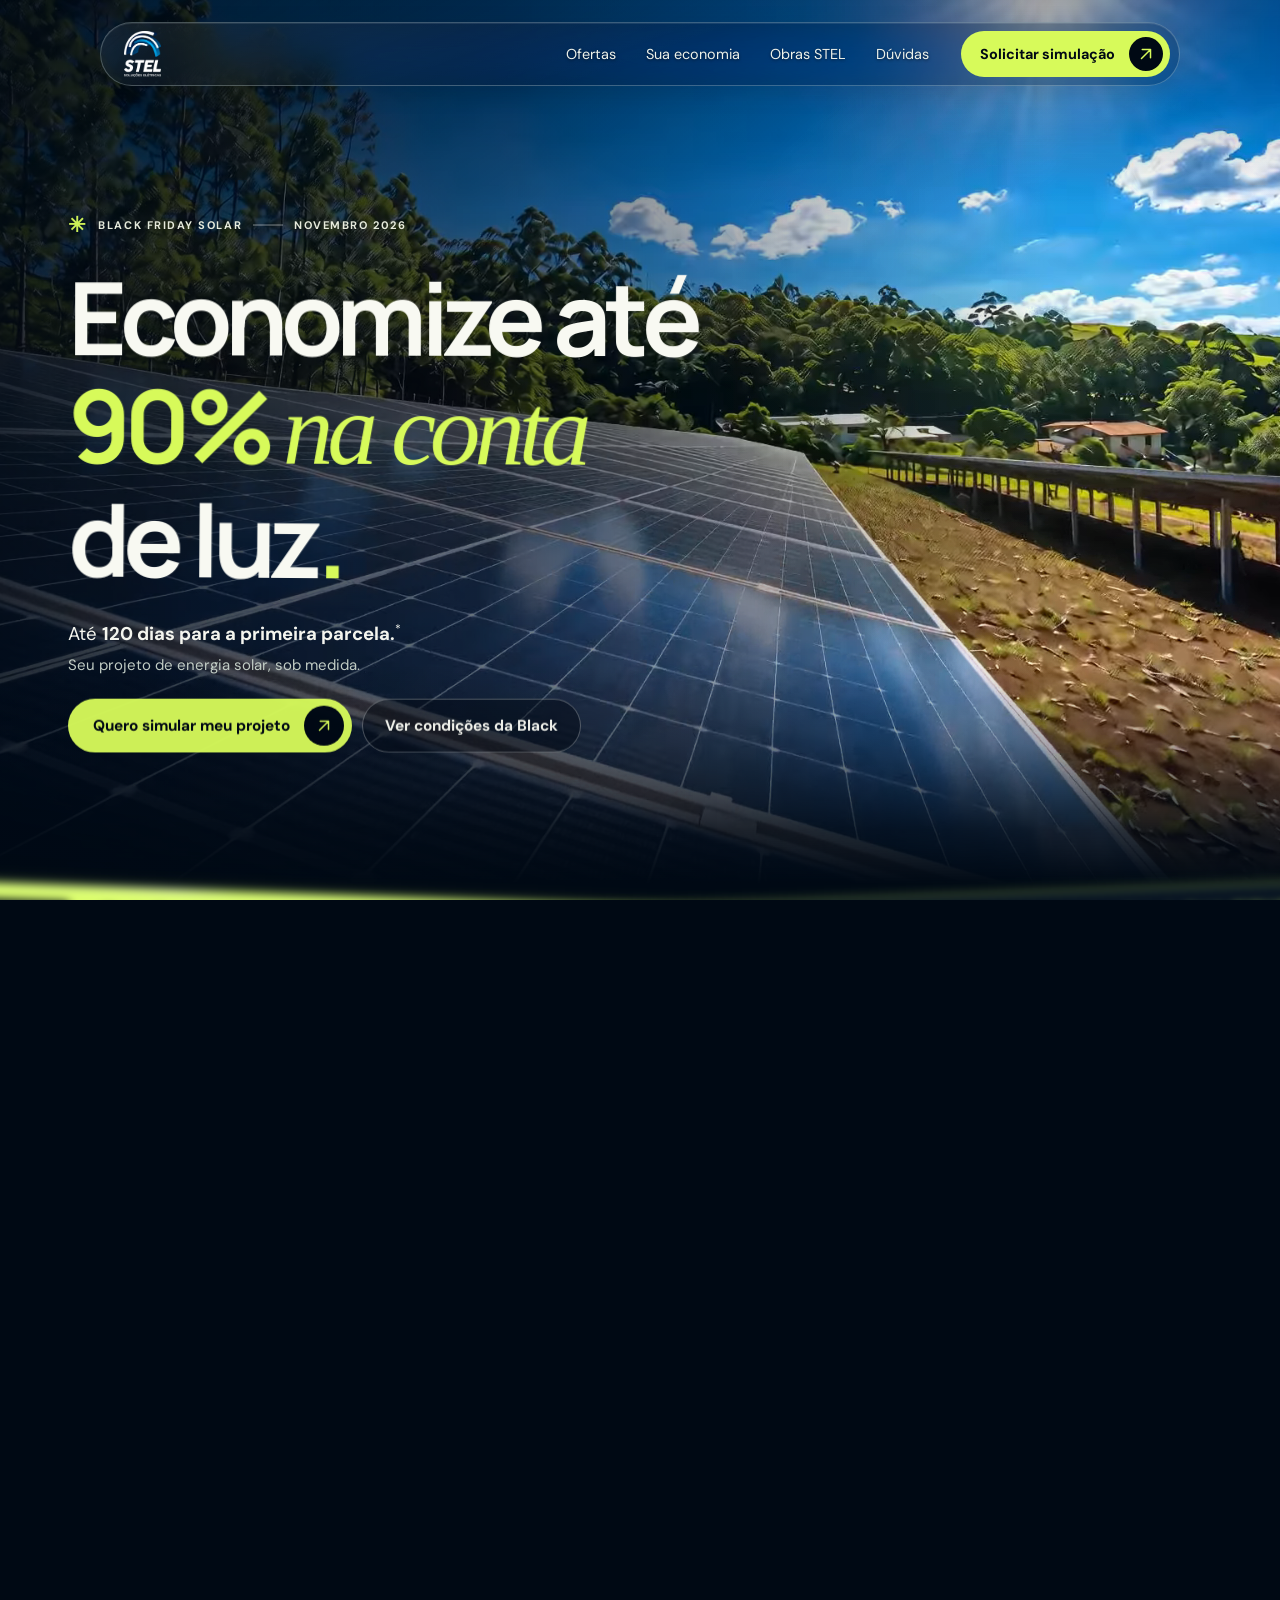
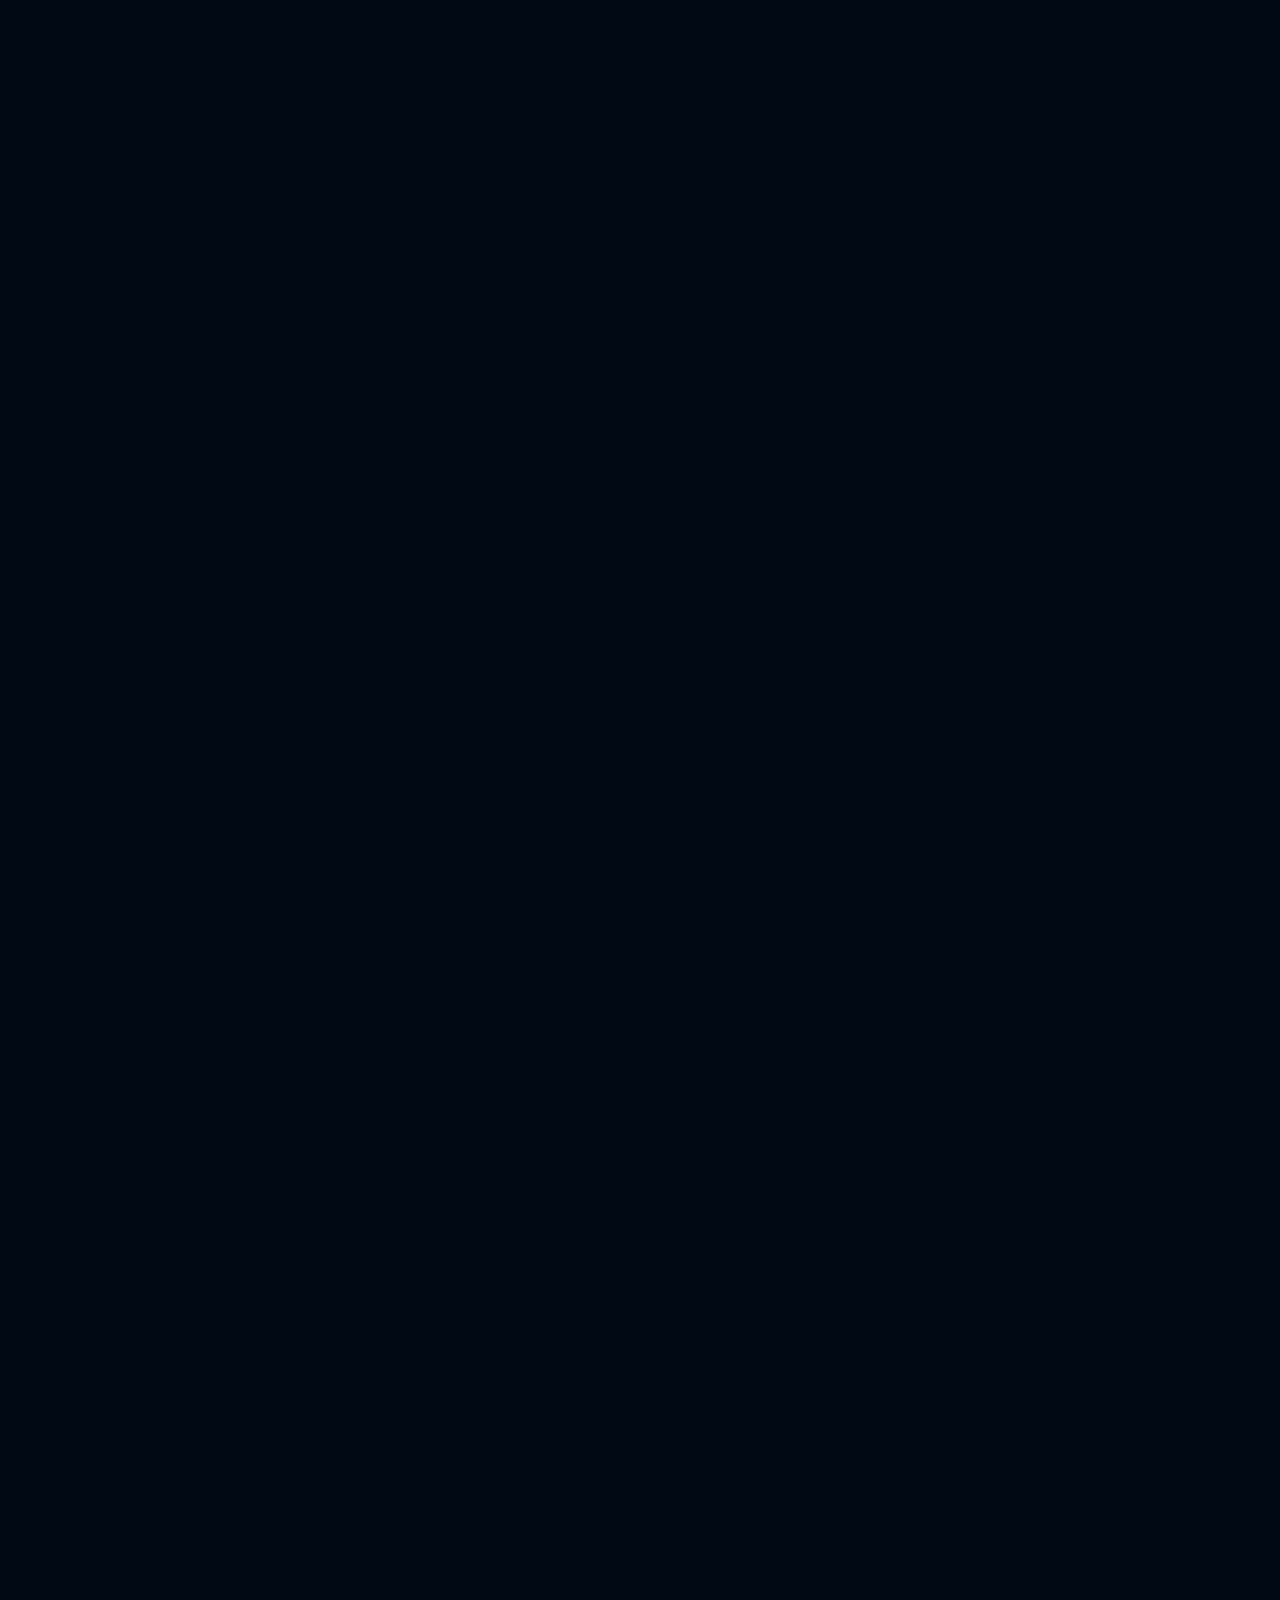
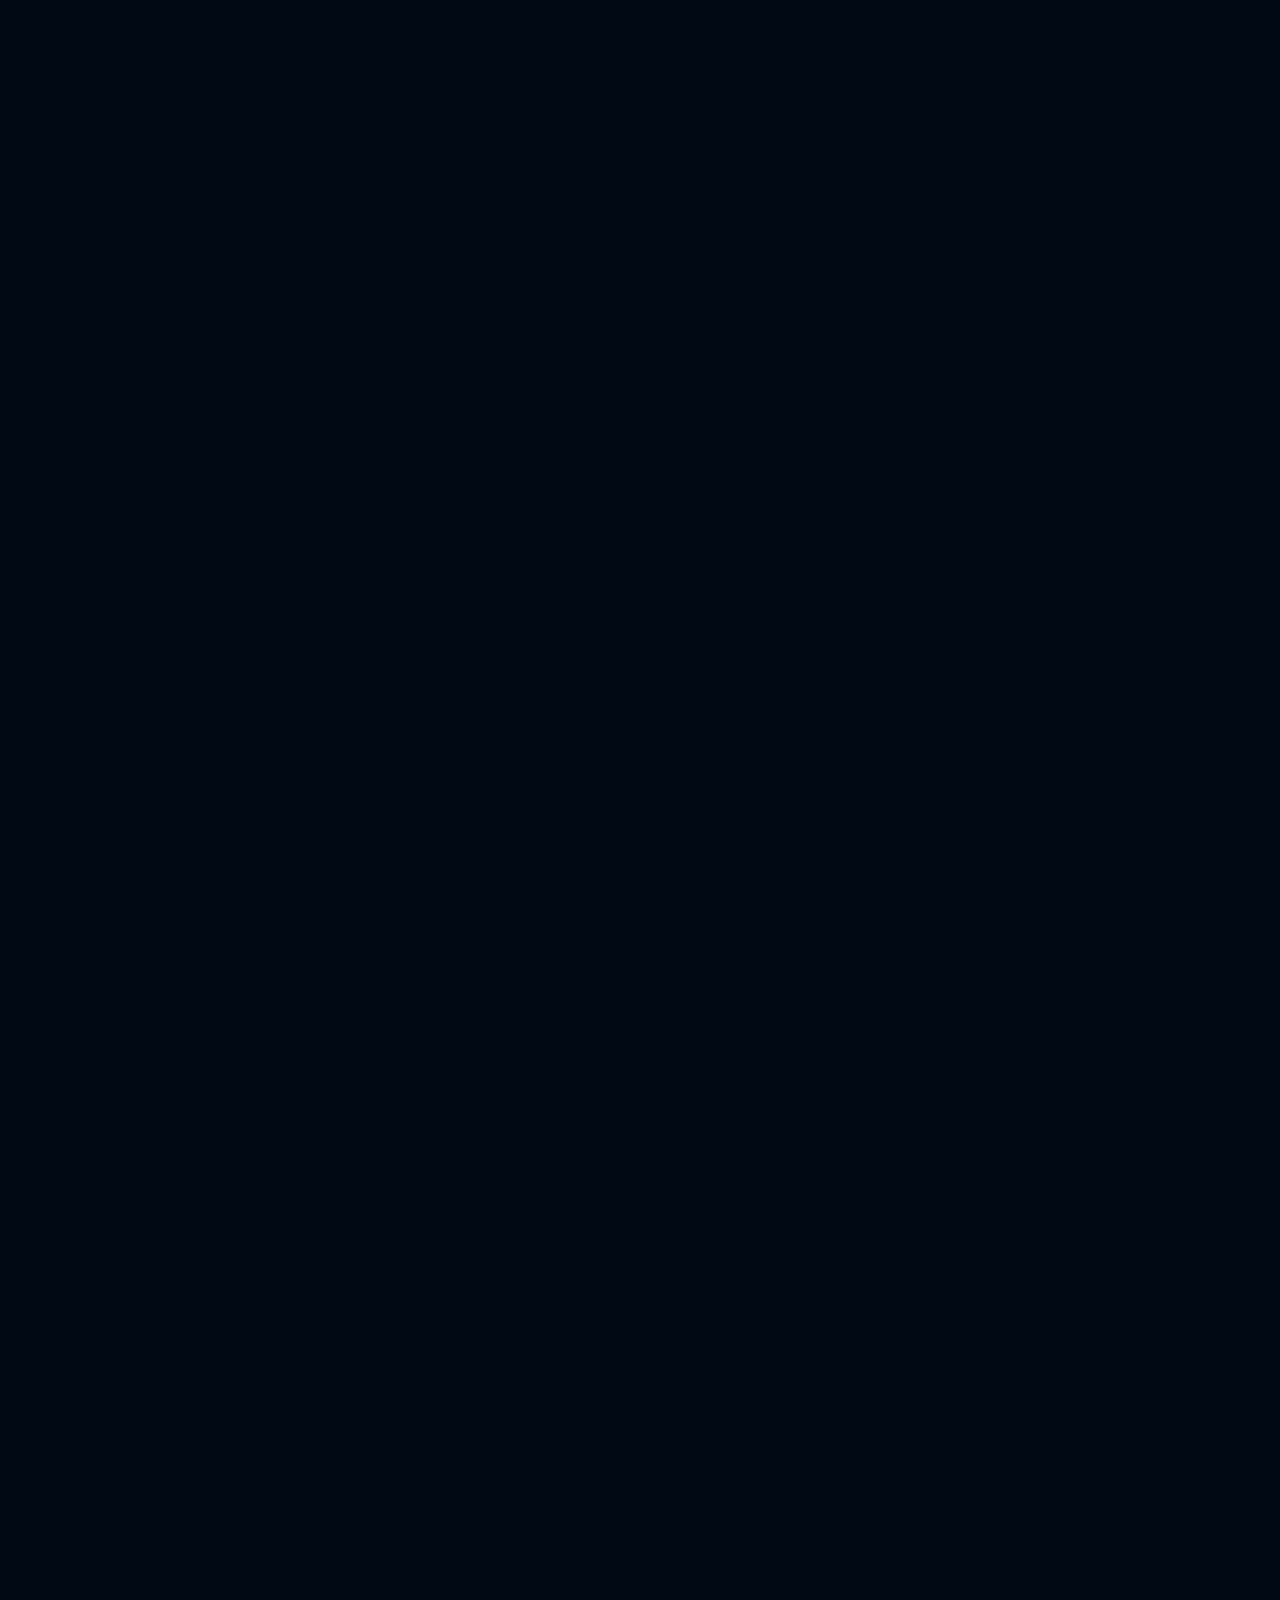
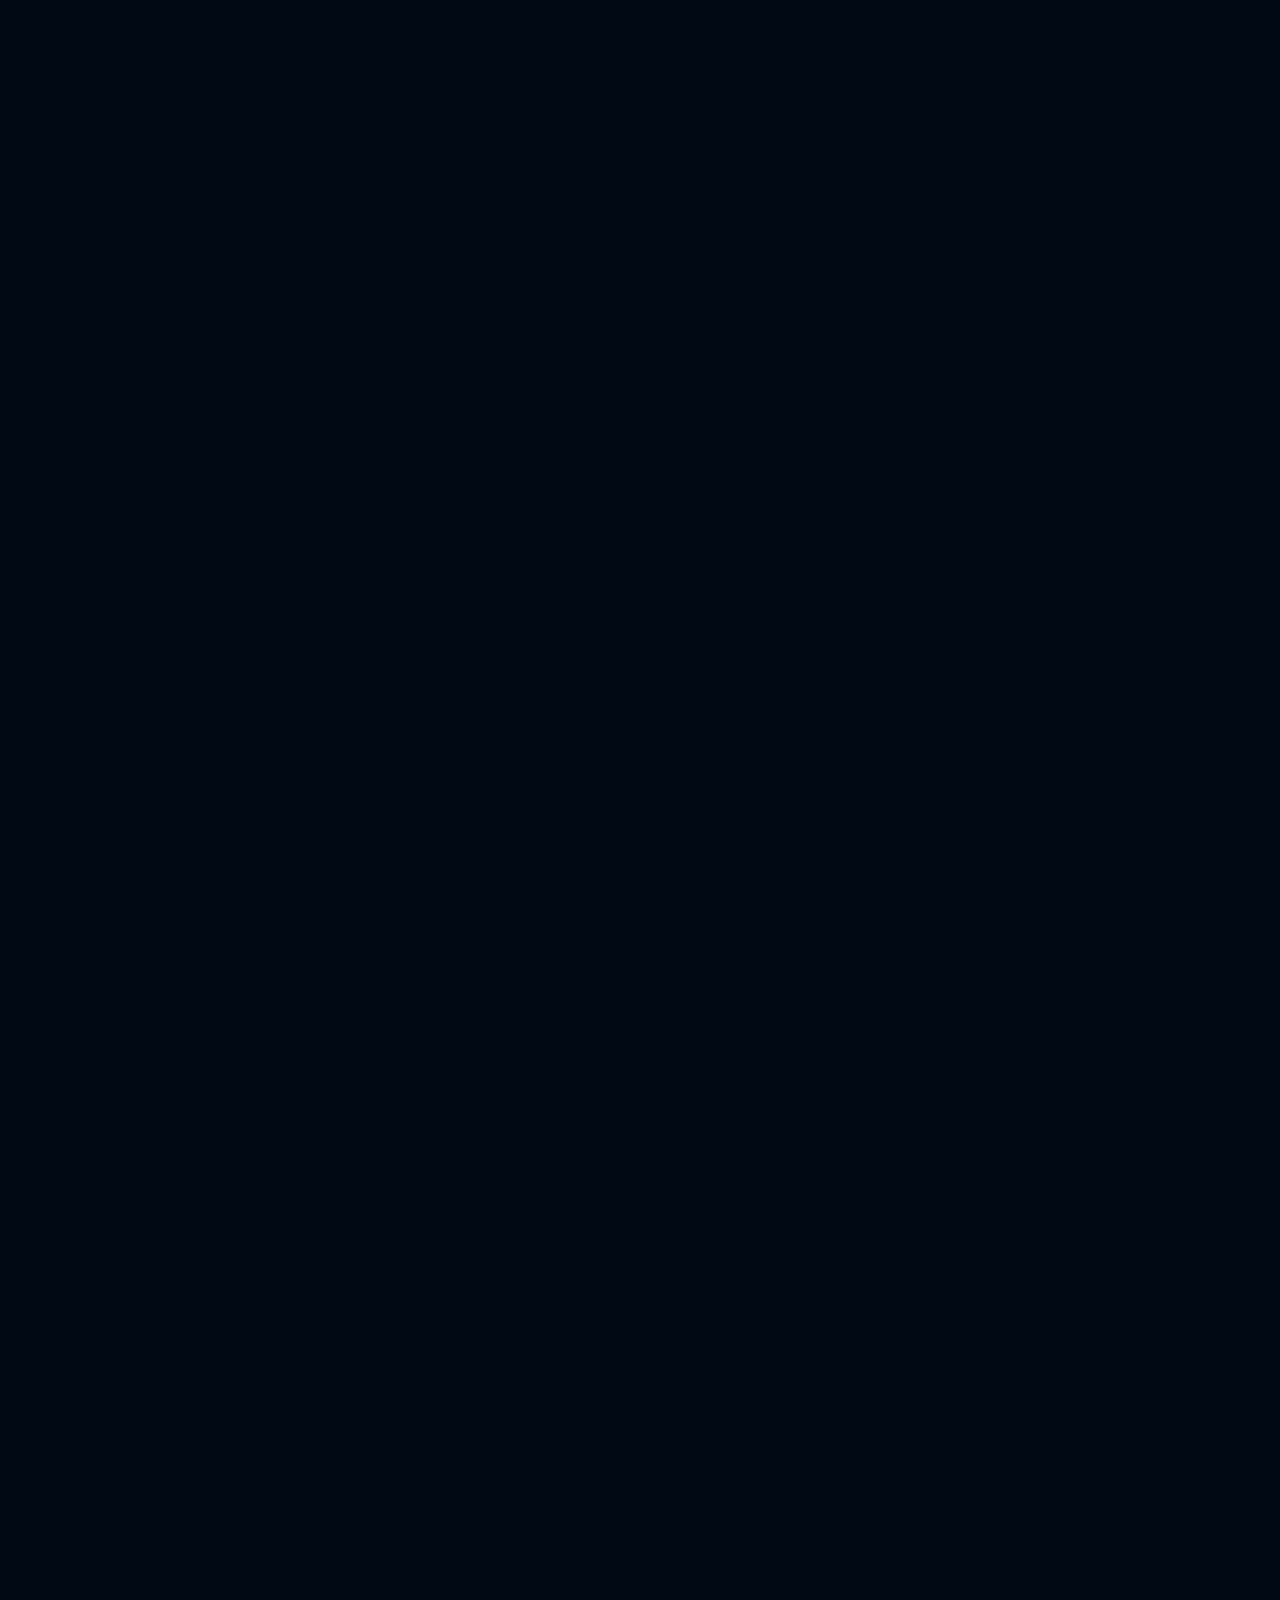
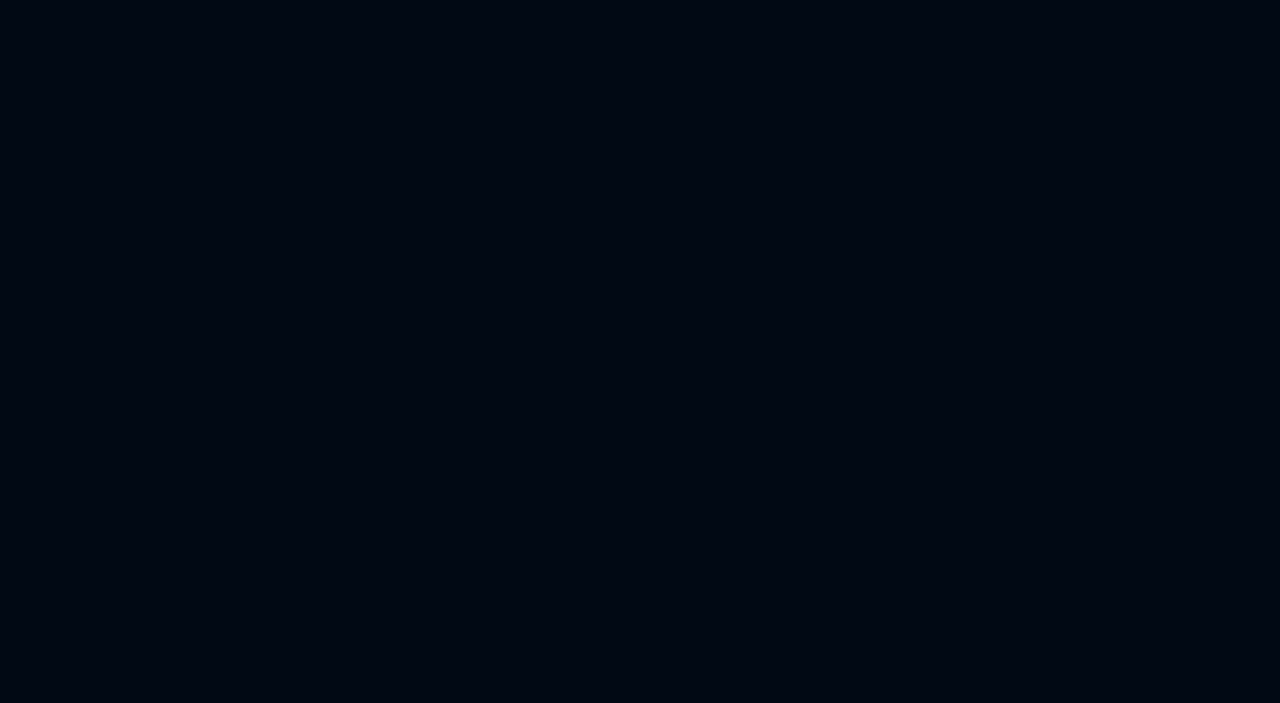
==== commit 6aea5b8c: "V10.9: legibilidade mobile, ofertas e rodape responsivo" ====
--- a/index.html
+++ b/index.html
@@ -16,6 +16,7 @@
 <link rel="stylesheet" href="stel-solar-v08-1.css">
 <link rel="stylesheet" href="stel-faq-v09-7.css">
 <link rel="stylesheet" href="stel-effects-v10-4.css">
+<link rel="stylesheet" href="stel-mobile-v10-9.css">
 <link href="https://fonts.googleapis.com/css2?family=DM+Sans:wght@400..700&family=Manrope:wght@400..800&display=swap" rel="stylesheet">
 </head>
 <body>
@@ -111,9 +112,9 @@
 <div class="st-wrap">
 <div class="st-head"><div><span class="st-tag"><span aria-hidden="true">✳</span>Black Friday Solar 2026</span><h2 id="st-offers-title">Condições para tirar seu<br>projeto <em>do papel.</em></h2></div><div class="st-clock" id="count-row"><p class="count-text">A campanha termina em:</p><div class="st-count" role="timer" aria-label="Tempo restante da campanha"><div><b id="cd-d">00</b><small>dias</small></div><div><b id="cd-h">00</b><small>horas</small></div><div><b id="cd-m">00</b><small>min</small></div><div><b id="cd-s">00</b><small>seg</small></div></div></div></div>
 <div class="st-offer-grid">
-<article class="st-card st-offer st-feature"><span class="st-meta">01 · Prazo especial</span><div><strong class="st-value">120 <i>dias*</i></strong><p>Até 120 dias para pagar a primeira parcela do financiamento solar aprovado.</p></div><span class="st-offer-icon" aria-hidden="true">↗</span></article>
-<article class="st-card st-offer"><span class="st-meta">02 · Condição financeira</span><div><strong class="st-value">Taxas<br><i>reduzidas*</i></strong><p>Consulte as condições de financiamento disponíveis para seu perfil.</p></div><span class="st-offer-icon" aria-hidden="true">%</span></article>
-<article class="st-card st-offer"><span class="st-meta">03 · Benefício adicional</span><div><strong class="st-value">Até R$ <i>250*</i></strong><p>Cashback para clientes elegíveis ao abrir e utilizar a Conta BV.</p></div><span class="st-offer-icon" aria-hidden="true">+</span></article>
+<article class="st-card st-offer st-feature"><span class="st-meta">01 · Prazo especial</span><div><strong class="st-value">120 <i>dias</i></strong><p>Até 120 dias para pagar a primeira parcela do financiamento solar aprovado.</p></div><span class="st-offer-icon" aria-hidden="true">↗</span></article>
+<article class="st-card st-offer"><span class="st-meta">02 · Condição financeira</span><div><strong class="st-value">Taxas<br><i>reduzidas</i></strong><p>Consulte as condições de financiamento disponíveis para seu perfil.</p></div><span class="st-offer-icon" aria-hidden="true">%</span></article>
+<article class="st-card st-offer"><span class="st-meta">03 · Benefício adicional</span><div><strong class="st-value">Até <i>RAté R$ <i>250*</i>nbsp;250</i></strong><p>Cashback para clientes elegíveis ao abrir e utilizar a Conta BV.</p></div><span class="st-offer-icon" aria-hidden="true">+</span></article>
 </div>
 <div class="st-follow"><p class="st-note">*Feirão Solar BV de 01 a 30/11/2026. Condições sujeitas à participação da STEL, análise de crédito, elegibilidade e regulamento. Cashback não é desconto direto na instalação.</p><a class="pill" href="#cadastro" >Quero consultar as condições<span class="arrow-disc" aria-hidden="true"><svg viewBox="0 0 24 24"><path d="M6 18 18 6M7 6h11v11"/></svg></span></a></div>
 </div></section>
--- a/stel-aviso-v10-7.css
+++ b/stel-aviso-v10-7.css
@@ -1,7 +1,7 @@
 /* STEL V10.6 — fixed campaign notice, below the central NPS launcher (2147483000). */
 .st-bf-float{
  position:fixed;z-index:2147482000;
- bottom:max(22px,env(safe-area-inset-bottom));left:20px;right:196px;
+ bottom:max(22px,env(safe-area-inset-bottom));left:20px;right:20px;
  width:auto;max-width:780px;margin-inline:auto;
  display:flex;align-items:center;gap:14px;padding:10px 11px 10px 15px;
  color:var(--white);background:linear-gradient(115deg,#152631f7,#07121efc 65%);
@@ -38,7 +38,7 @@
 @property --bf-neon-angle{syntax:"<angle>";initial-value:0deg;inherits:false}
 .st-bf-float{
  --bf-neon-angle:0deg;
- max-width:940px;right:196px;gap:18px;padding:15px 15px 15px 20px;
+ max-width:940px;right:20px;gap:18px;padding:15px 15px 15px 20px;
  border:2px solid #d7fa5a;
  border-radius:26px;
  background:linear-gradient(115deg,#152631,#07121e 65%);
--- a/stel-mobile-v10-9.css
+++ b/stel-mobile-v10-9.css
@@ -0,0 +1,42 @@
+/* STEL V10.9 — mobile readability and responsive footer. */
+@media (max-width:800px){
+  /* Remove the decorative icon without retaining an empty grid column. */
+  .st-bf-float{grid-template-columns:minmax(0,1fr) auto;grid-template-areas:"copy cta" "clock clock";gap:9px 10px}
+  .st-bf-float .st-bf-float-icon{display:none}
+  .st-bf-float-copy strong{font-size:17px;line-height:1.25}
+  .st-bf-float-copy>span{font-size:13px;line-height:1.45;overflow-wrap:normal}
+  .st-bf-count-unit small{font-size:10px}
+  .st-bf-float .st-bf-float-cta{font-size:14px}
+  /* Body copy and supporting text: readable without zoom, retain the existing palette. */
+  .st-landing .st-lead,.st-landing .st-offer p,.st-landing .st-segment p,
+  .st-landing .st-checks li,.st-landing .st-contact .desc,
+  .st-landing .st-solar-mobile-desc,#duvidas .st-faq-answer p{
+    font-size:17px;line-height:1.6;overflow-wrap:break-word
+  }
+  .st-landing .st-offer p{max-width:none}
+  .st-landing .st-meta,.st-landing .st-tag,.st-landing .st-note,
+  .st-landing .st-clock .count-text,.st-landing .st-range-label,
+  .st-landing .st-contact .consent,.st-landing .st-contact .form-note,
+  .st-landing .st-about-pics figcaption,.st-landing .st-solar-disclaimer{
+    font-size:14px;line-height:1.55;overflow-wrap:break-word
+  }
+  .st-landing .st-meta,.st-landing .st-tag{letter-spacing:.08em}
+  .st-landing .st-calc-top label,.st-landing .st-calc-results span,
+  .st-landing .st-text-link,.st-landing .st-contact .field label,
+  .st-landing .st-contact .field :is(input,select){font-size:16px;line-height:1.45}
+  .st-landing .st-calc-top label{max-width:none}
+  .st-landing .st-contact .field :is(input,select){min-height:49px}
+  #duvidas .st-faq-item summary .st-faq-question{font-size:17px;line-height:1.45}
+  /* Logo, full-width legal text and back-to-top on separate rows. */
+  .st-landing .st-footer .st-wrap{display:grid;grid-template-columns:minmax(0,1fr);gap:16px;align-items:start}
+  .st-landing .st-footer .st-wrap>a:first-child{justify-self:start}
+  .st-landing .st-footer .st-wrap>div{width:100%;min-width:0;overflow-wrap:normal;word-break:normal}
+  .st-landing .st-footer strong{display:block;font-size:17px;line-height:1.45}
+  .st-landing .st-footer p{font-size:15px;line-height:1.65;max-width:none;margin-top:8px;overflow-wrap:normal;word-break:normal}
+  .st-landing .st-back-top{margin:0;justify-self:start;display:inline-flex;align-items:center;min-height:44px;font-size:15px}
+}
+@media (max-width:360px){
+  .st-bf-float-copy strong{font-size:16px}
+  .st-bf-float-copy>span{font-size:13px}
+  .st-bf-float .st-bf-float-cta{font-size:13px}
+}
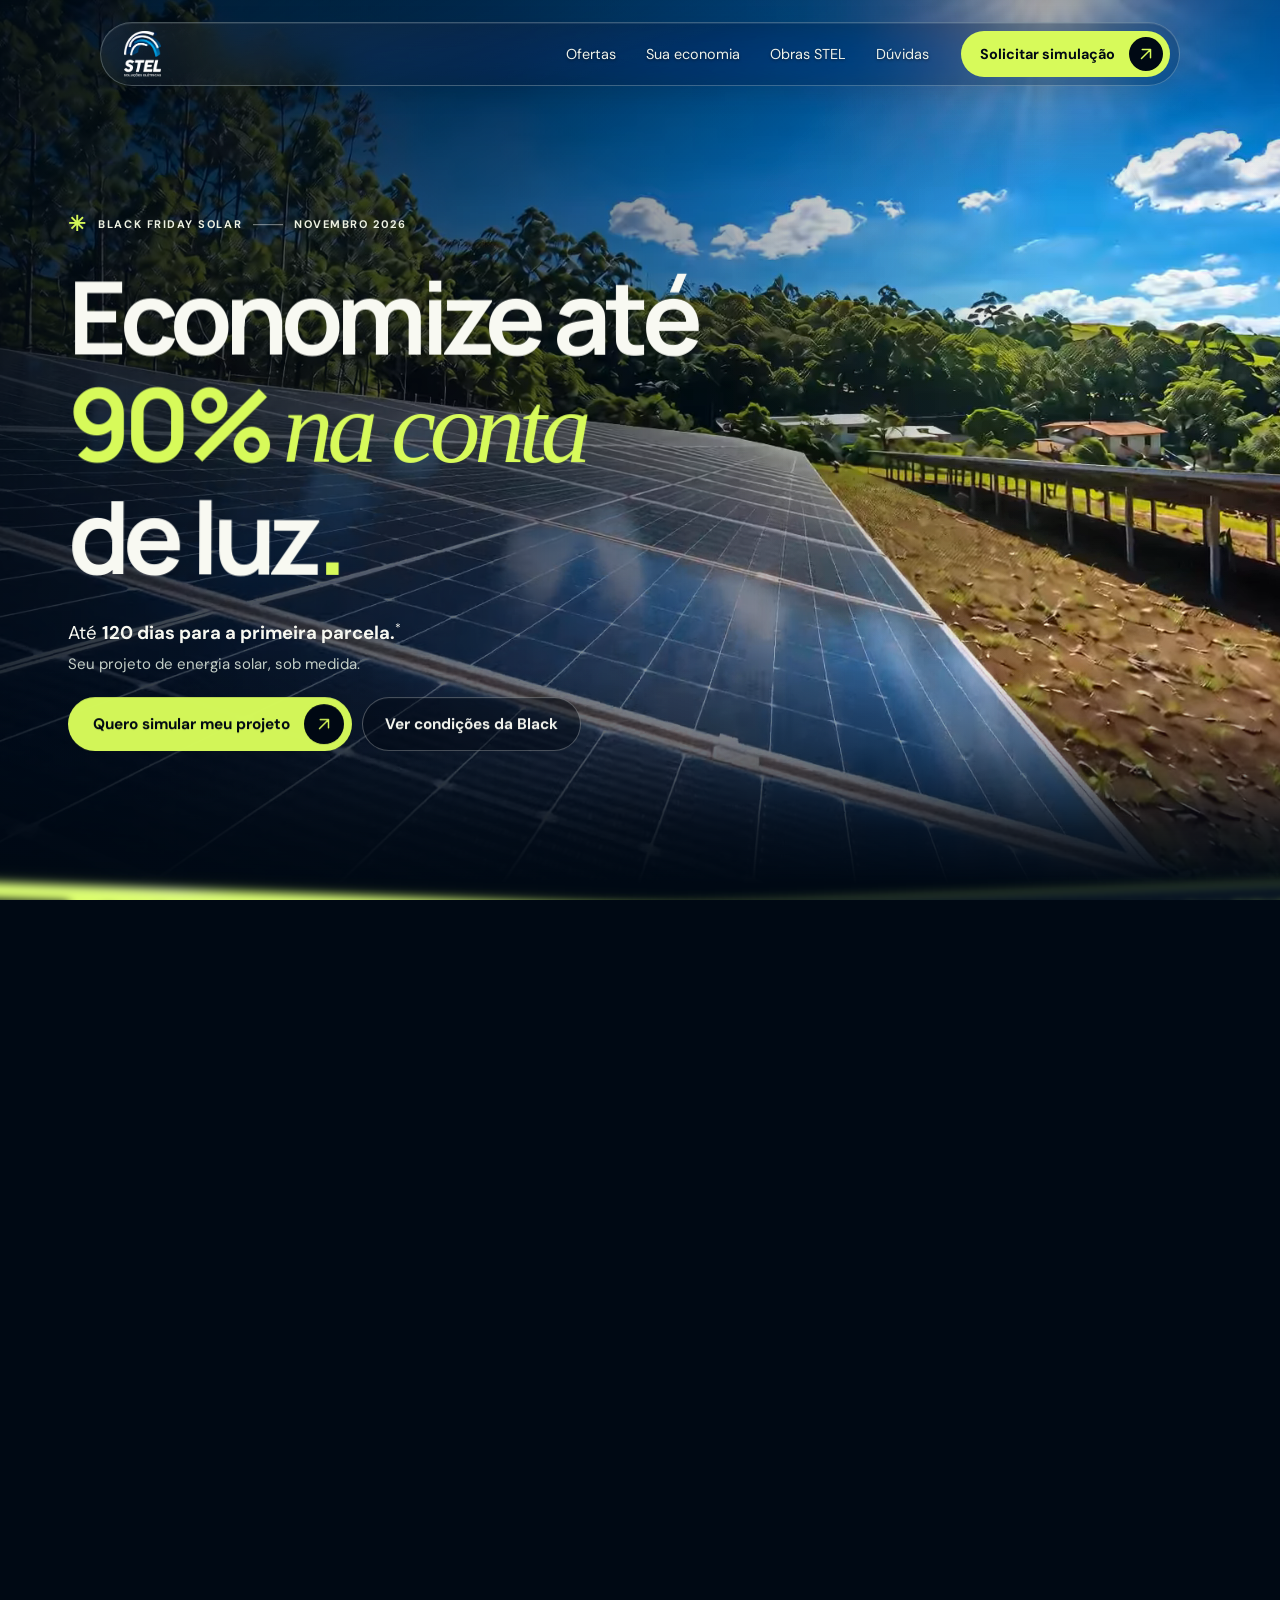
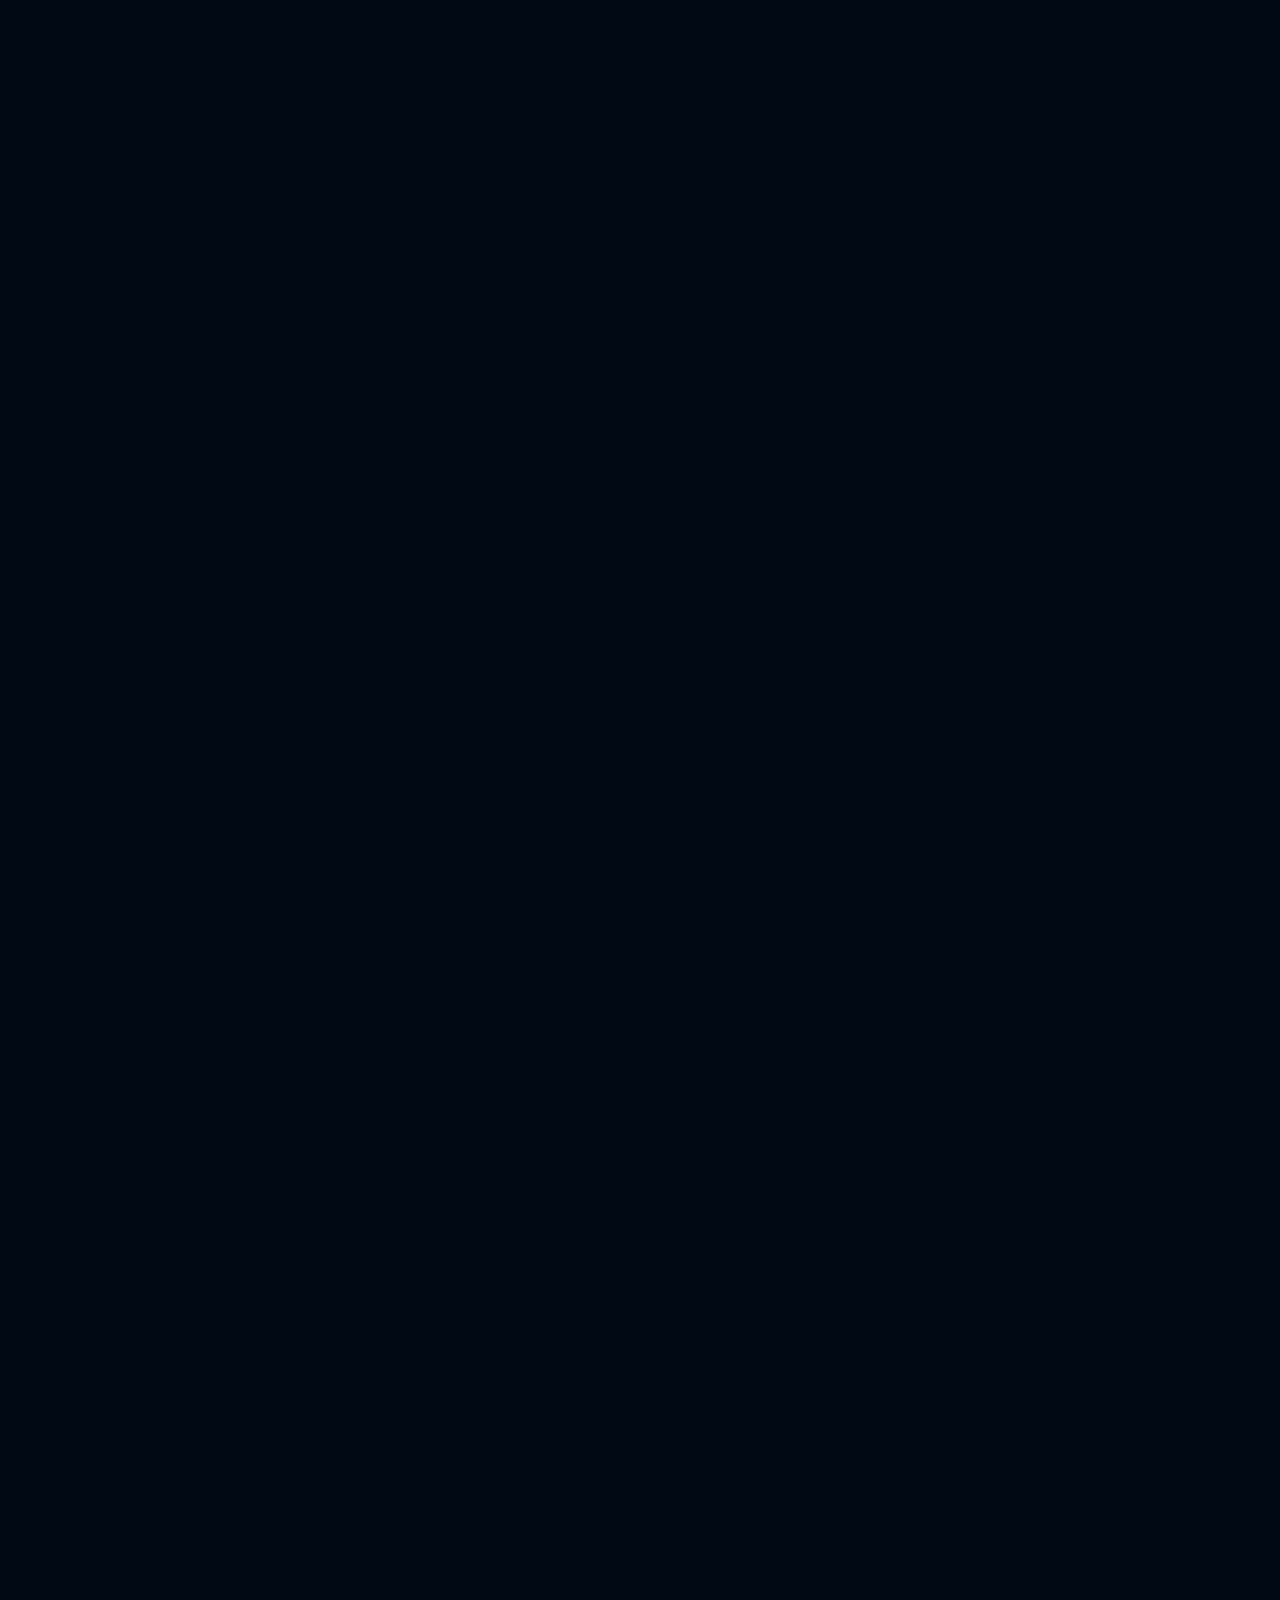
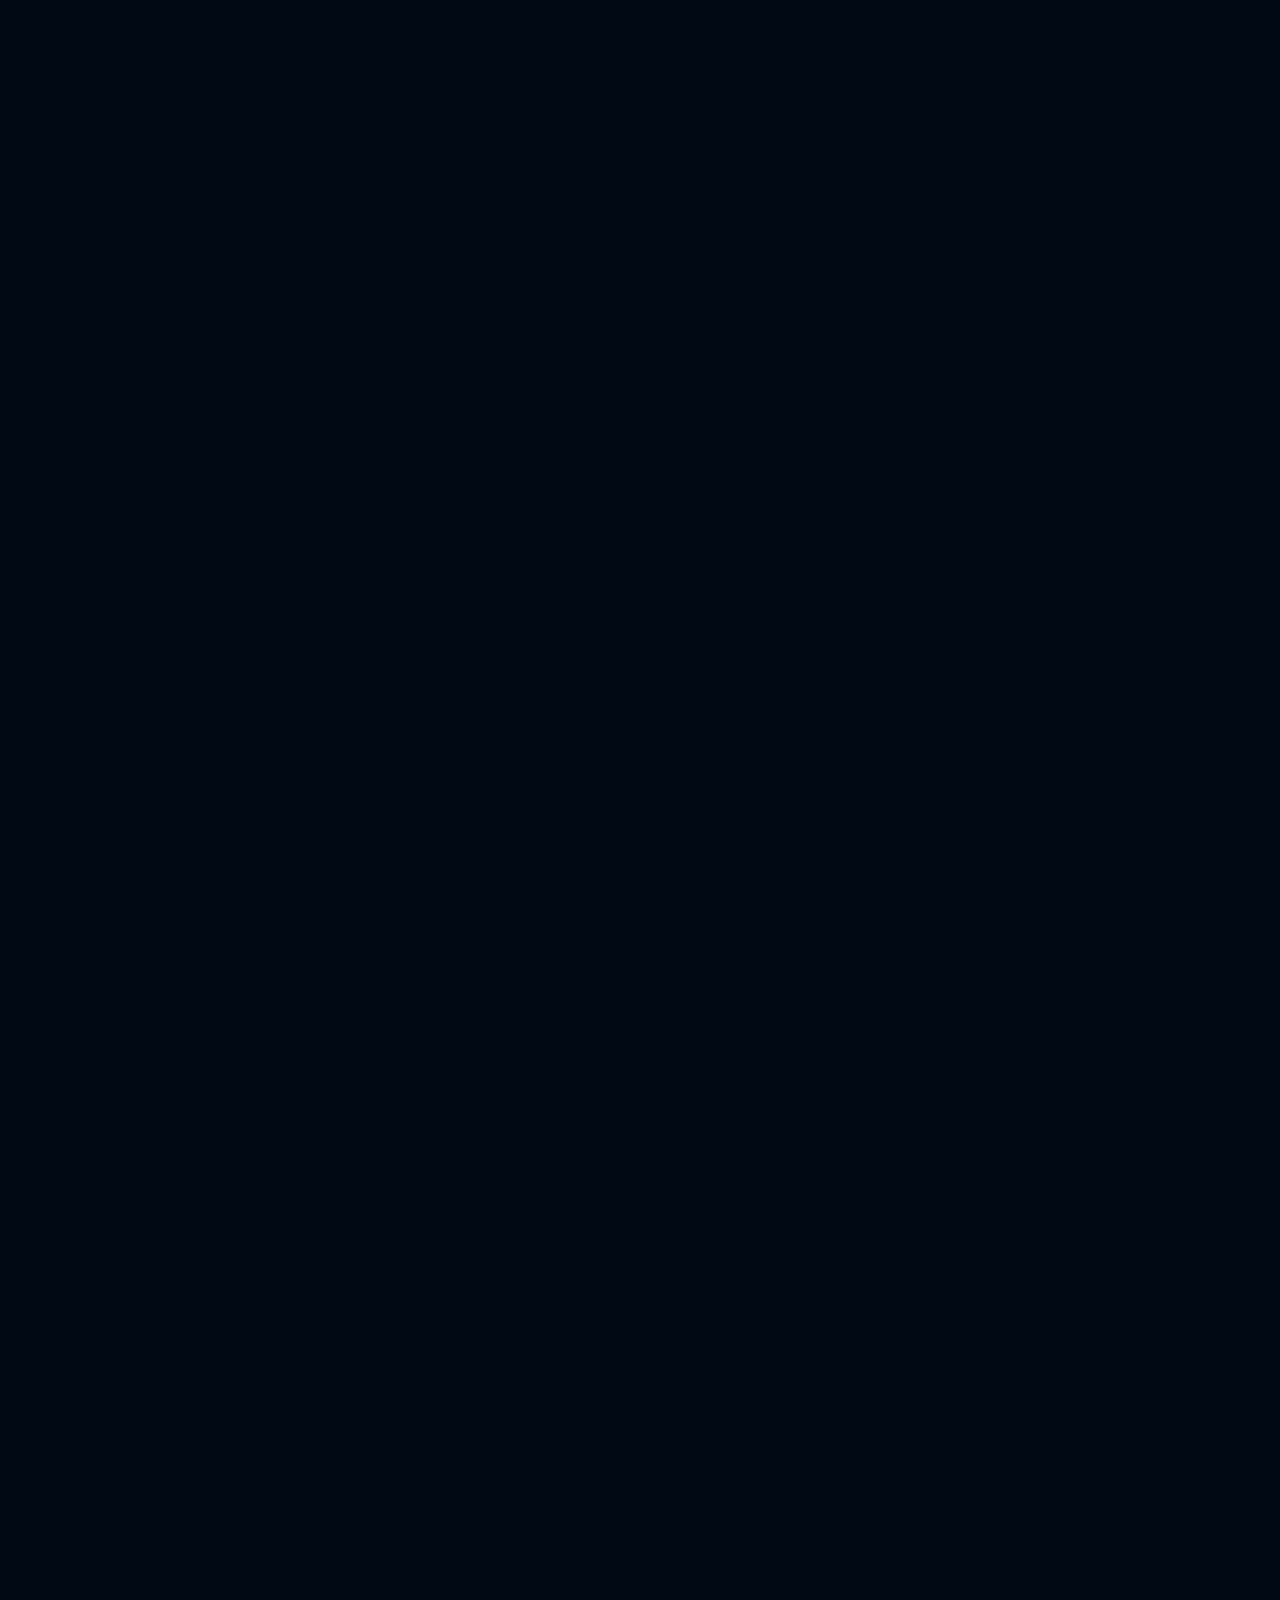
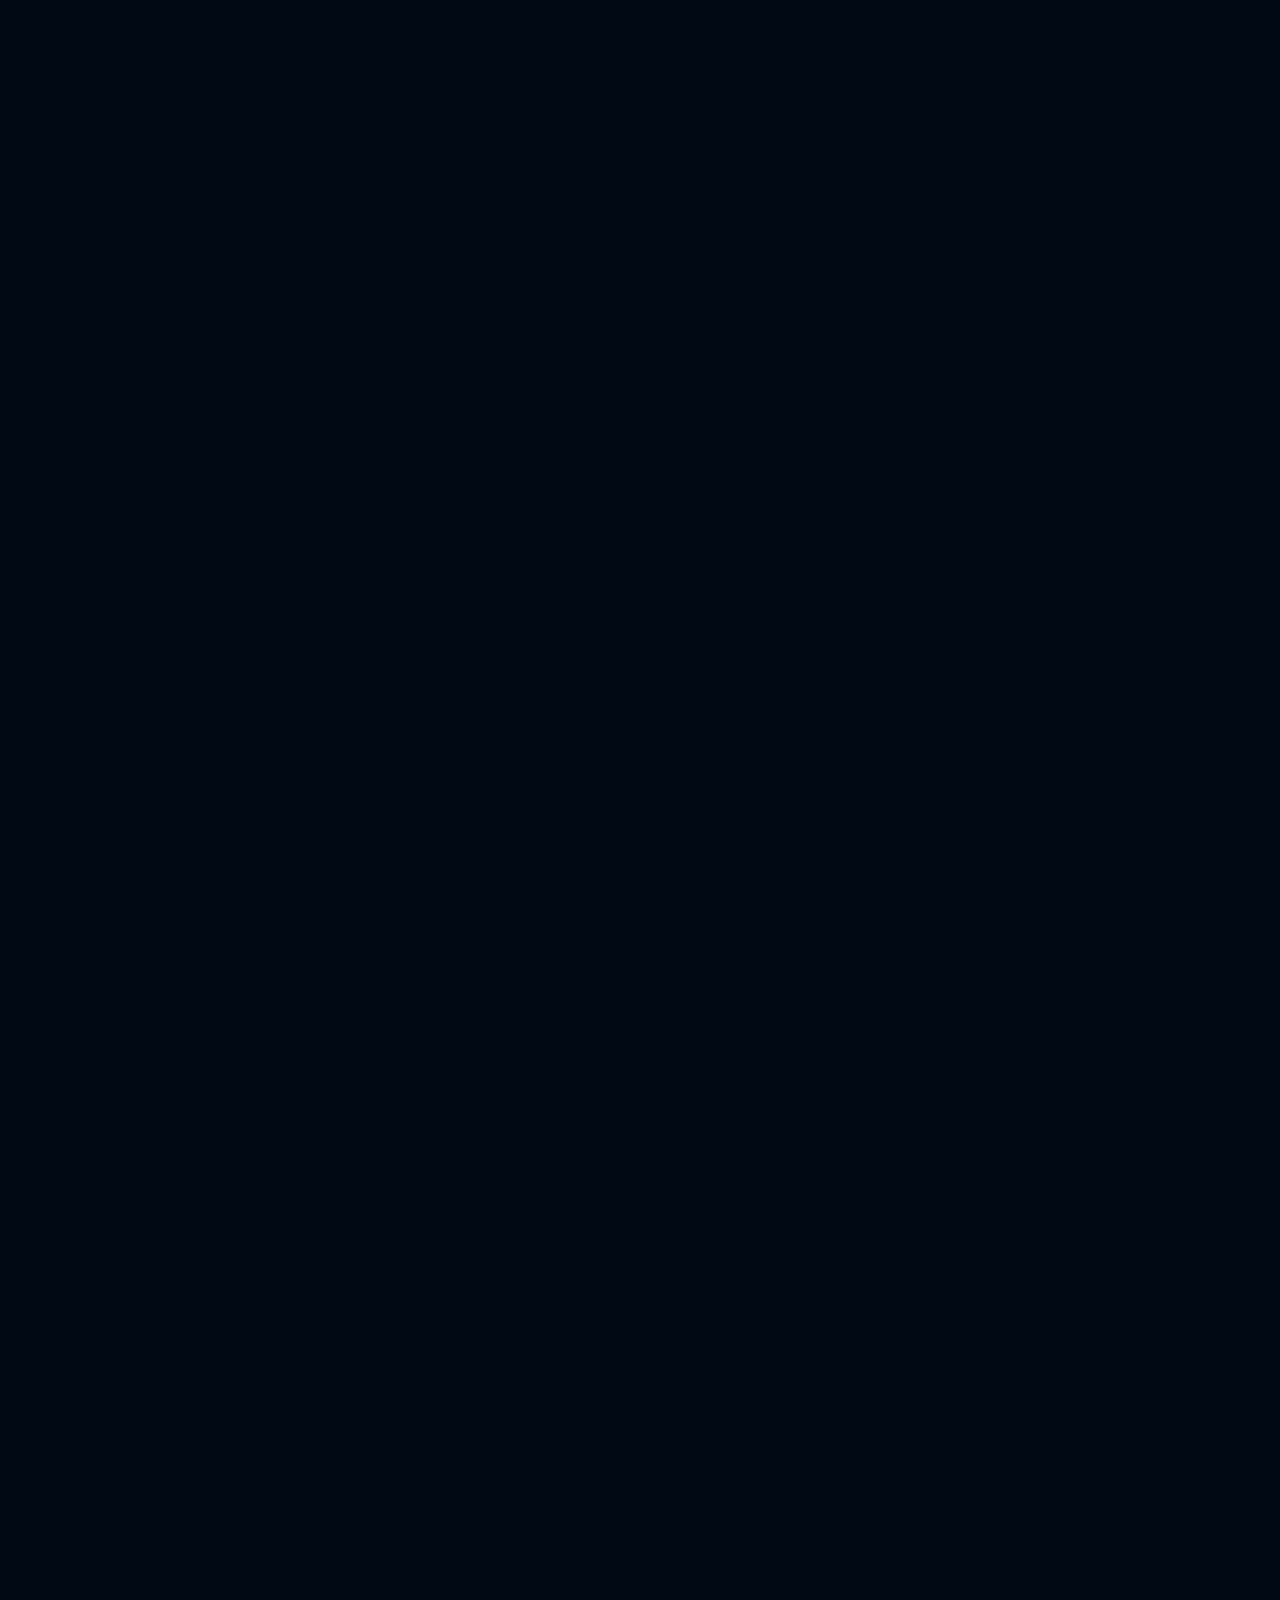
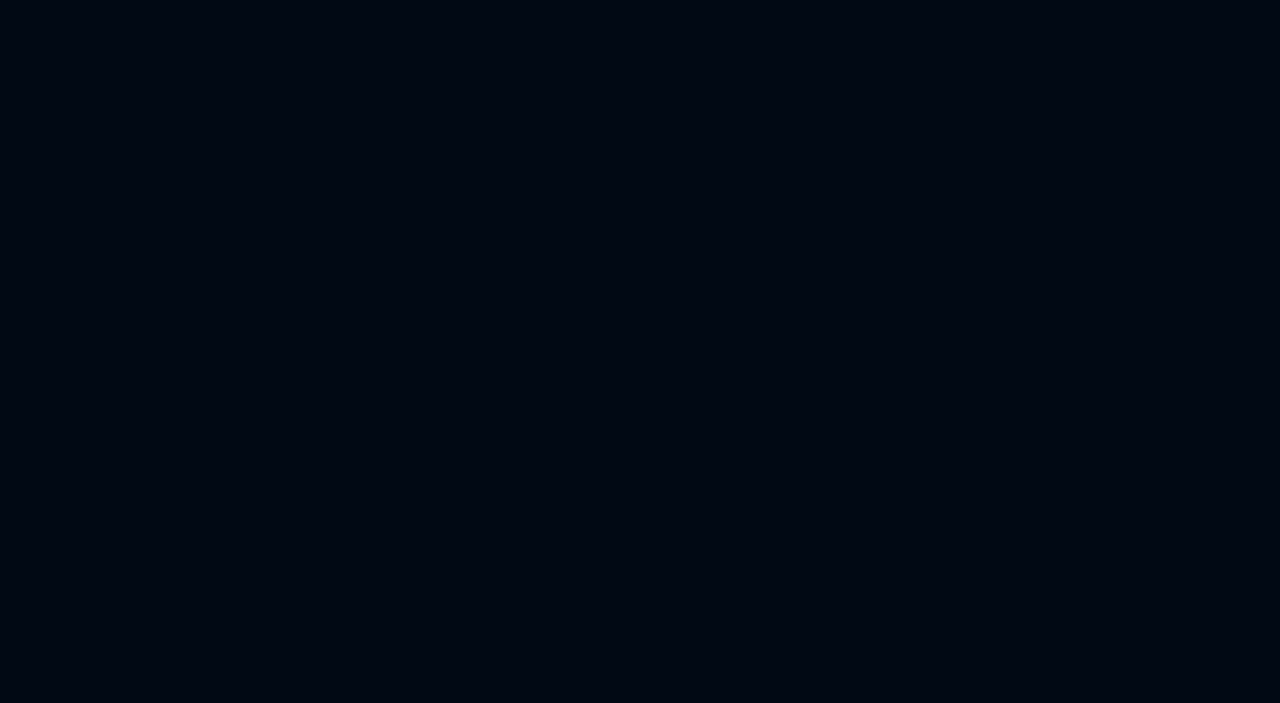
==== commit 4eb522a6: "V10.9.1: corrige entidade e formatação do cashback" ====
--- a/index.html
+++ b/index.html
@@ -114,7 +114,7 @@
 <div class="st-offer-grid">
 <article class="st-card st-offer st-feature"><span class="st-meta">01 · Prazo especial</span><div><strong class="st-value">120 <i>dias</i></strong><p>Até 120 dias para pagar a primeira parcela do financiamento solar aprovado.</p></div><span class="st-offer-icon" aria-hidden="true">↗</span></article>
 <article class="st-card st-offer"><span class="st-meta">02 · Condição financeira</span><div><strong class="st-value">Taxas<br><i>reduzidas</i></strong><p>Consulte as condições de financiamento disponíveis para seu perfil.</p></div><span class="st-offer-icon" aria-hidden="true">%</span></article>
-<article class="st-card st-offer"><span class="st-meta">03 · Benefício adicional</span><div><strong class="st-value">Até <i>RAté R$ <i>250*</i>nbsp;250</i></strong><p>Cashback para clientes elegíveis ao abrir e utilizar a Conta BV.</p></div><span class="st-offer-icon" aria-hidden="true">+</span></article>
+<article class="st-card st-offer"><span class="st-meta">03 · Benefício adicional</span><div><strong class="st-value">Até <i>R$&nbsp;250</i></strong><p>Cashback para clientes elegíveis ao abrir e utilizar a Conta BV.</p></div><span class="st-offer-icon" aria-hidden="true">+</span></article>
 </div>
 <div class="st-follow"><p class="st-note">*Feirão Solar BV de 01 a 30/11/2026. Condições sujeitas à participação da STEL, análise de crédito, elegibilidade e regulamento. Cashback não é desconto direto na instalação.</p><a class="pill" href="#cadastro" >Quero consultar as condições<span class="arrow-disc" aria-hidden="true"><svg viewBox="0 0 24 24"><path d="M6 18 18 6M7 6h11v11"/></svg></span></a></div>
 </div></section>
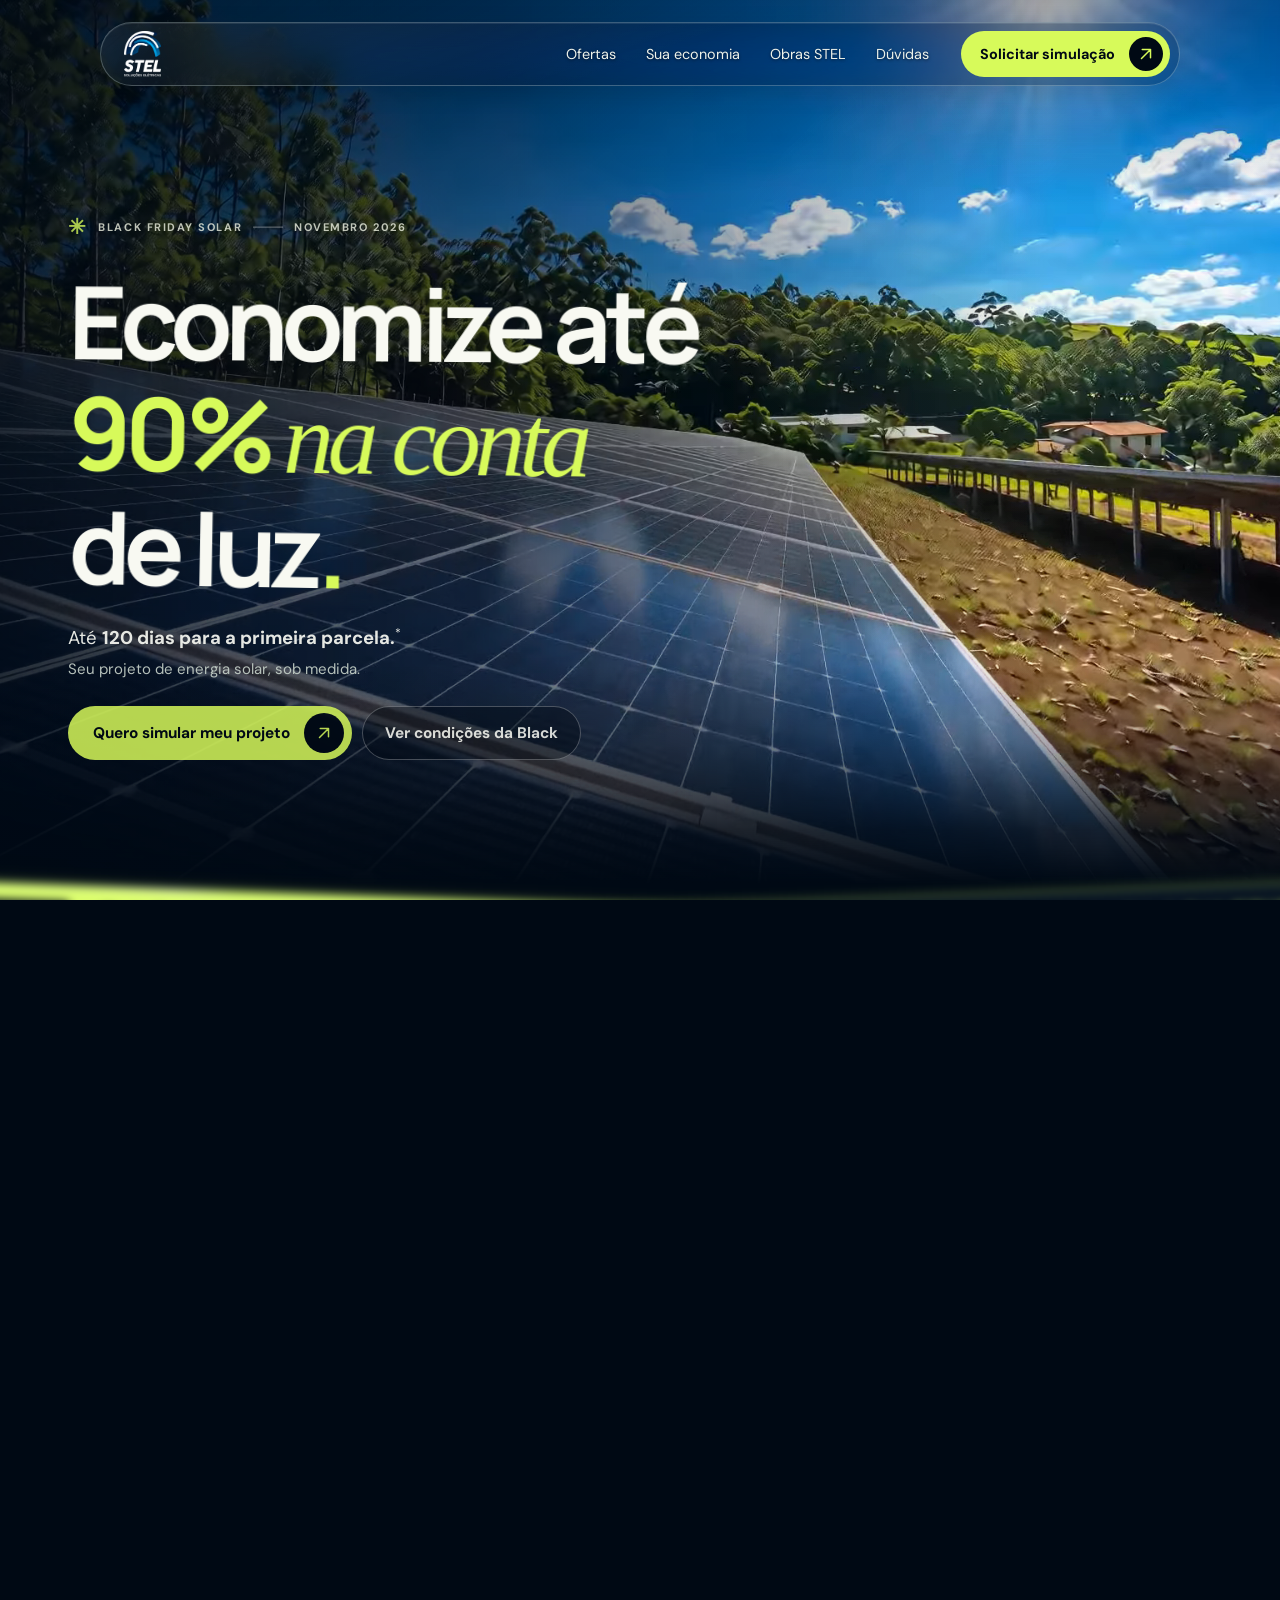
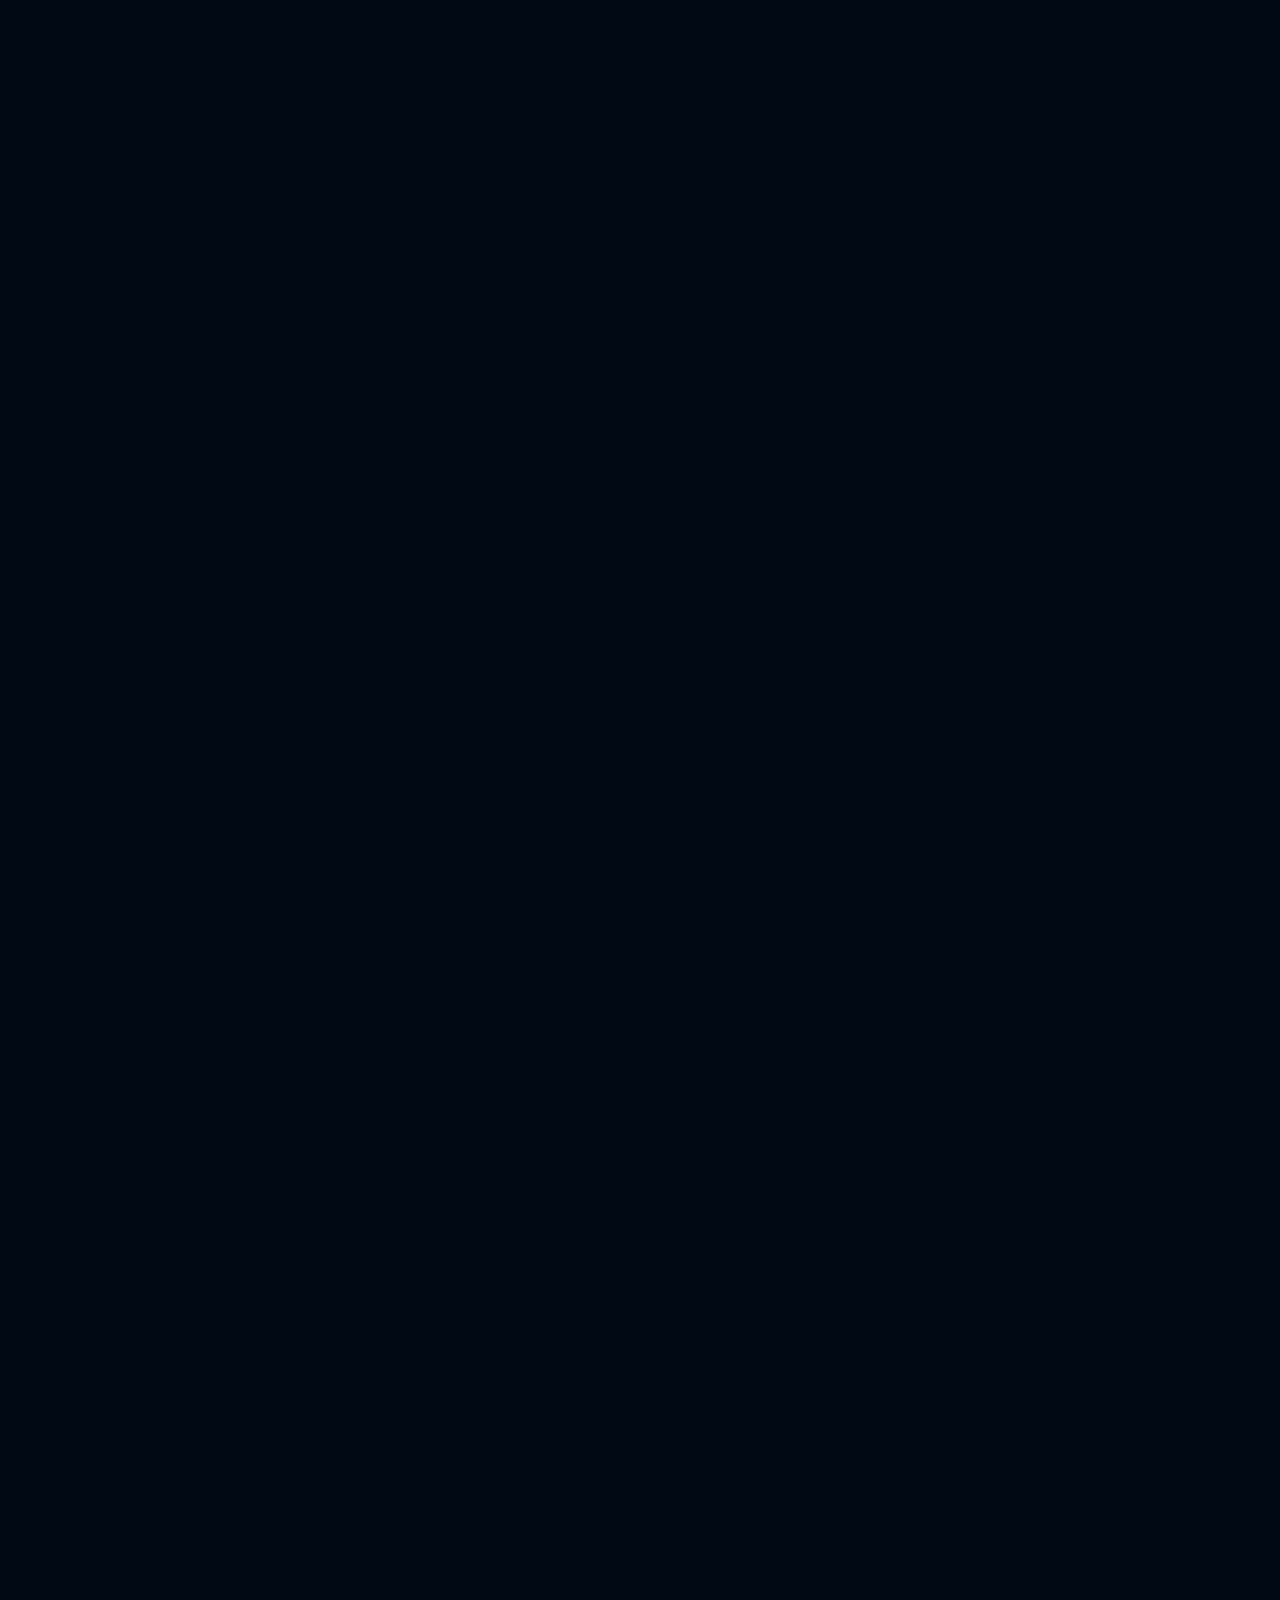
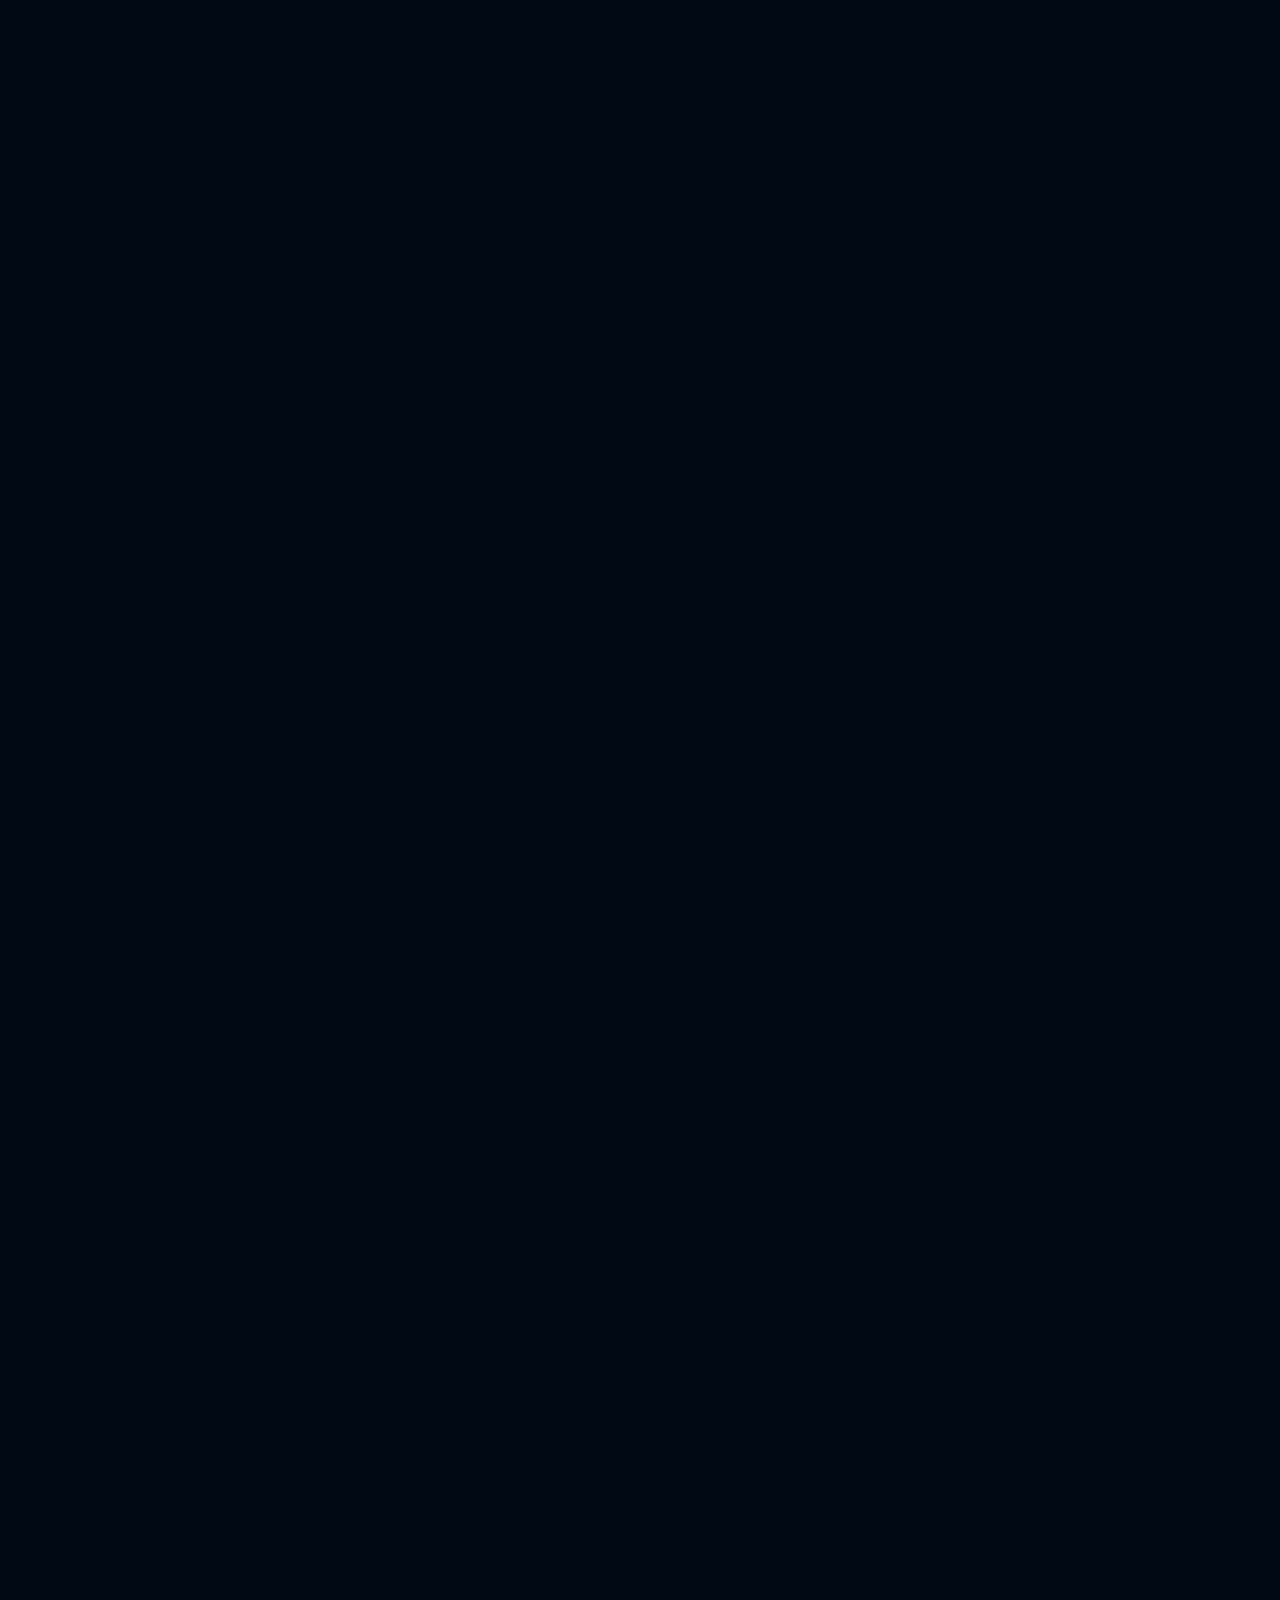
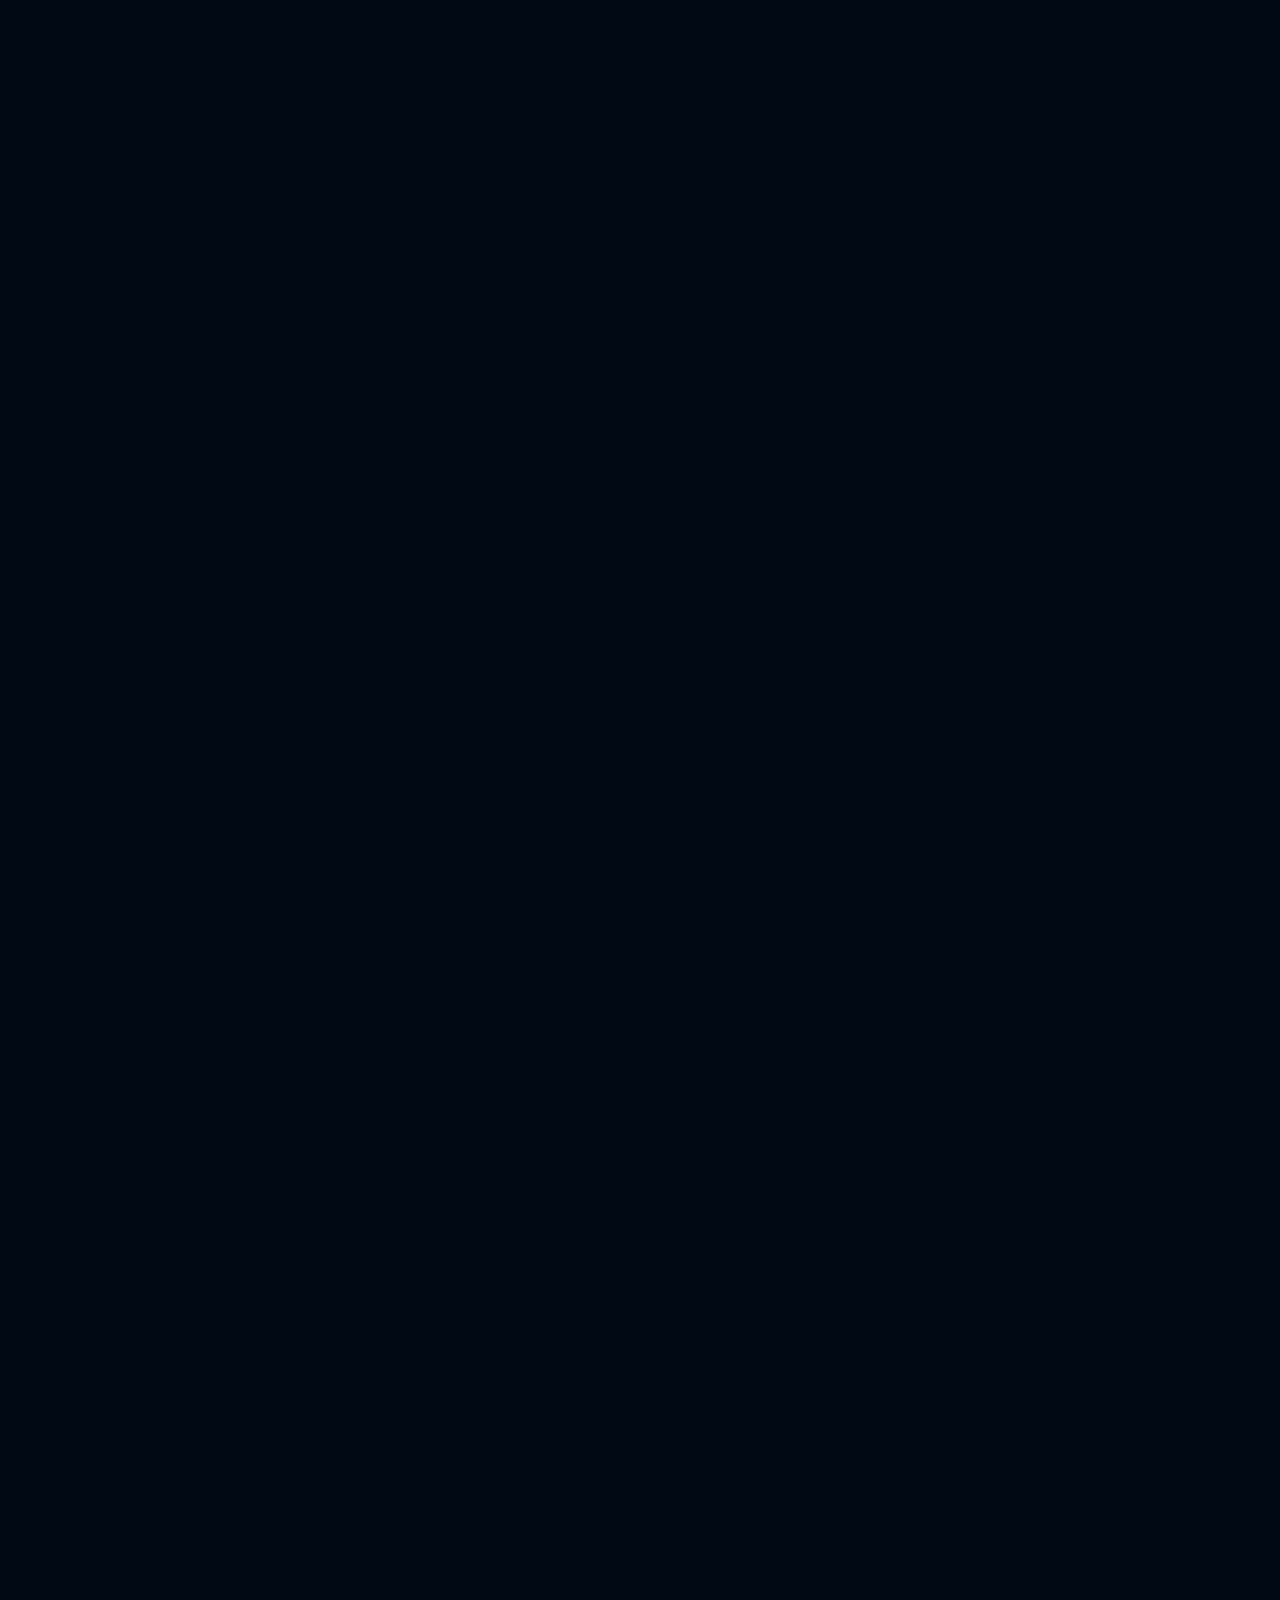
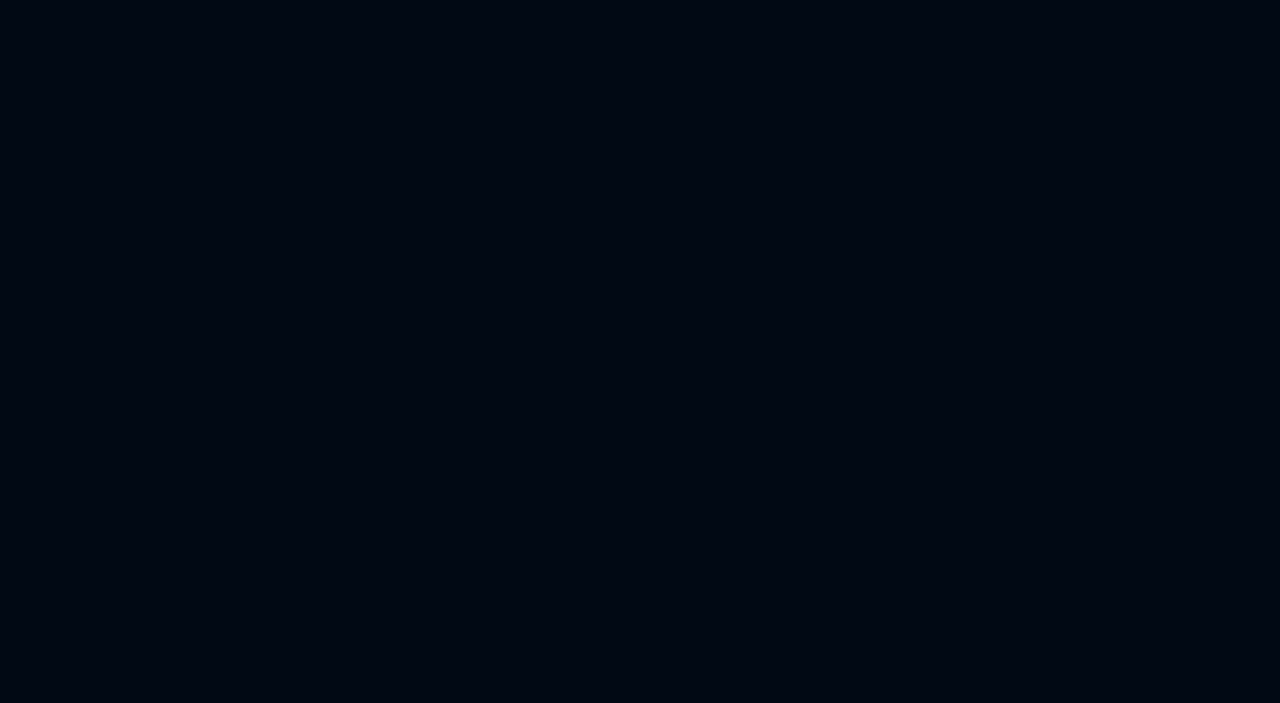
==== commit 8cea866d: "V10.10: efeito 3D da calculadora no toque mobile" ====
--- a/index.html
+++ b/index.html
@@ -11,7 +11,7 @@
 <link rel="stylesheet" href="stel-secoes-v04.css">
 <link rel="stylesheet" href="stel-motion-v10-5.css">
 <link rel="stylesheet" href="stel-slider-v09-1.css">
-<link rel="stylesheet" href="stel-calc-3d-v10.css">
+<link rel="stylesheet" href="stel-calc-3d-v10-10.css">
 <link rel="stylesheet" href="stel-aviso-v10-7.css">
 <link rel="stylesheet" href="stel-solar-v08-1.css">
 <link rel="stylesheet" href="stel-faq-v09-7.css">
@@ -193,7 +193,7 @@
 <script defer src="vendor/ScrollSmoother.min.js"></script>
 <script defer src="script.js"></script>
 <script defer src="stel-secoes-v10-1.js"></script>
-<script defer src="stel-motion-v10-5.js"></script>
+<script defer src="stel-motion-v10-10.js"></script>
 <script defer src="stel-solar-v08-1.js"></script>
 <!-- STEL — aviso promocional fixo, fora do contêiner de scroll -->
 <aside class="st-bf-float" id="st-bf-float" aria-label="Aviso Black Friday Solar" aria-hidden="true" inert>
@@ -211,7 +211,7 @@
   <a class="pill st-bf-float-cta" href="#cadastro" tabindex="-1">Simular <span class="arrow-disc" aria-hidden="true"><svg viewBox="0 0 24 24"><path d="M6 18 18 6M7 6h11v11"/></svg></span></a>
 </aside>
 <script defer src="stel-aviso-v10-6.js"></script>
-<script defer src="stel-calc-3d-v10-2.js"></script>
+<script defer src="stel-calc-3d-v10-10.js"></script>
 <script defer src="stel-effects-v10-7.js"></script>
 <!-- NPS CENTRAL — INÍCIO -->
 <kloh-nps-popup
--- a/stel-calc-3d-v10-10.css
+++ b/stel-calc-3d-v10-10.css
@@ -0,0 +1,38 @@
+/* STEL V10 — interactive calculator depth, independent of scroll animation. */
+.st-calc-tilt-shell{min-width:0;position:relative}
+.st-landing .st-calc-tilt-shell>.st-calc{
+ --tilt-rx:0deg;--tilt-ry:0deg;--tilt-x:50%;--tilt-y:50%;--tilt-light:0;
+ box-shadow:0 14px 30px #0004,inset 0 1px 0 #ffffff0b;
+}
+@media(prefers-reduced-motion:no-preference){
+ .st-landing .st-calc-tilt-shell>.st-calc.is-tilting{
+  transform:perspective(1200px) rotateX(var(--tilt-rx)) rotateY(var(--tilt-ry));
+  transform-origin:50% 50%;
+  transform-style:preserve-3d;
+  overflow:visible;
+  background:radial-gradient(ellipse at var(--tilt-x) var(--tilt-y),rgb(215 250 90 / var(--tilt-light)) 0%,transparent 65%),linear-gradient(145deg,#142333,#081420);
+  border-color:#d7fa5a58;
+  box-shadow:0 20px 44px #0008,0 0 23px #d7fa5a16,inset 0 1px 0 #ffffff20;
+  will-change:transform;
+ }
+ .st-landing .st-calc.is-tilting .st-calc-results>div{
+  transform:translateZ(12px);box-shadow:0 9px 18px #0004;
+ }
+ .st-landing .st-calc.is-tilting .st-calc-top output{
+  transform:translateZ(14px);
+  text-shadow:0 0 19px #d7fa5a22;
+ }
+}
+@media(max-width:800px),(pointer:coarse),(prefers-reduced-motion:reduce){
+ .st-landing .st-calc-tilt-shell>.st-calc{box-shadow:0 12px 24px #0004,inset 0 1px 0 #ffffff0e}
+}
+
+/* V10.10 — touch depth, while the outer shell handles scroll animation. */
+@media(prefers-reduced-motion:no-preference){
+ .st-landing .st-calc-tilt-shell>.st-calc.is-tilting.is-touch-tilting{
+  transform:perspective(850px) rotateX(var(--tilt-rx)) rotateY(var(--tilt-ry));
+  box-shadow:0 18px 35px #0009,0 0 19px #d7fa5a35,inset 0 1px 0 #ffffff20;
+ }
+ .st-landing .st-calc.is-touch-tilting.is-tilting .st-calc-results>div{transform:translateZ(16px)}
+ .st-landing .st-calc.is-touch-tilting.is-tilting .st-calc-top output{transform:translateZ(17px)}
+}
